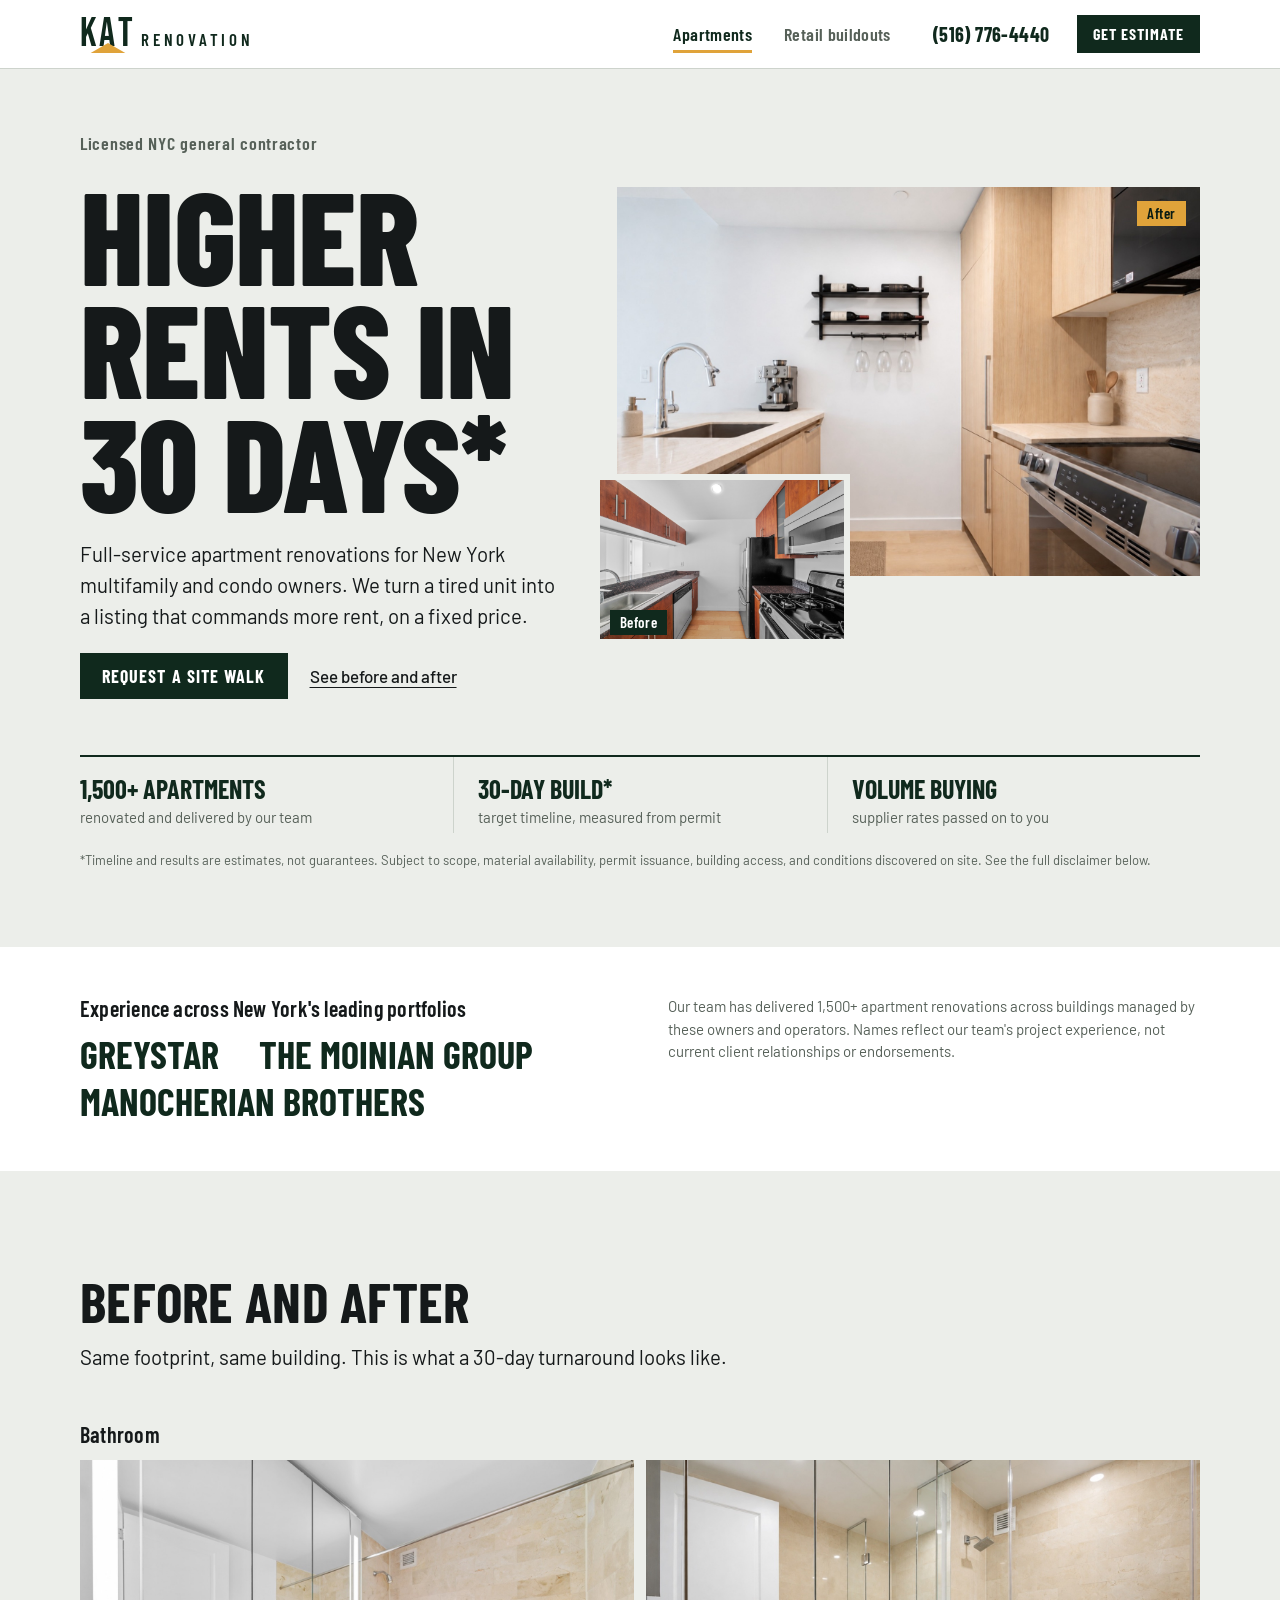
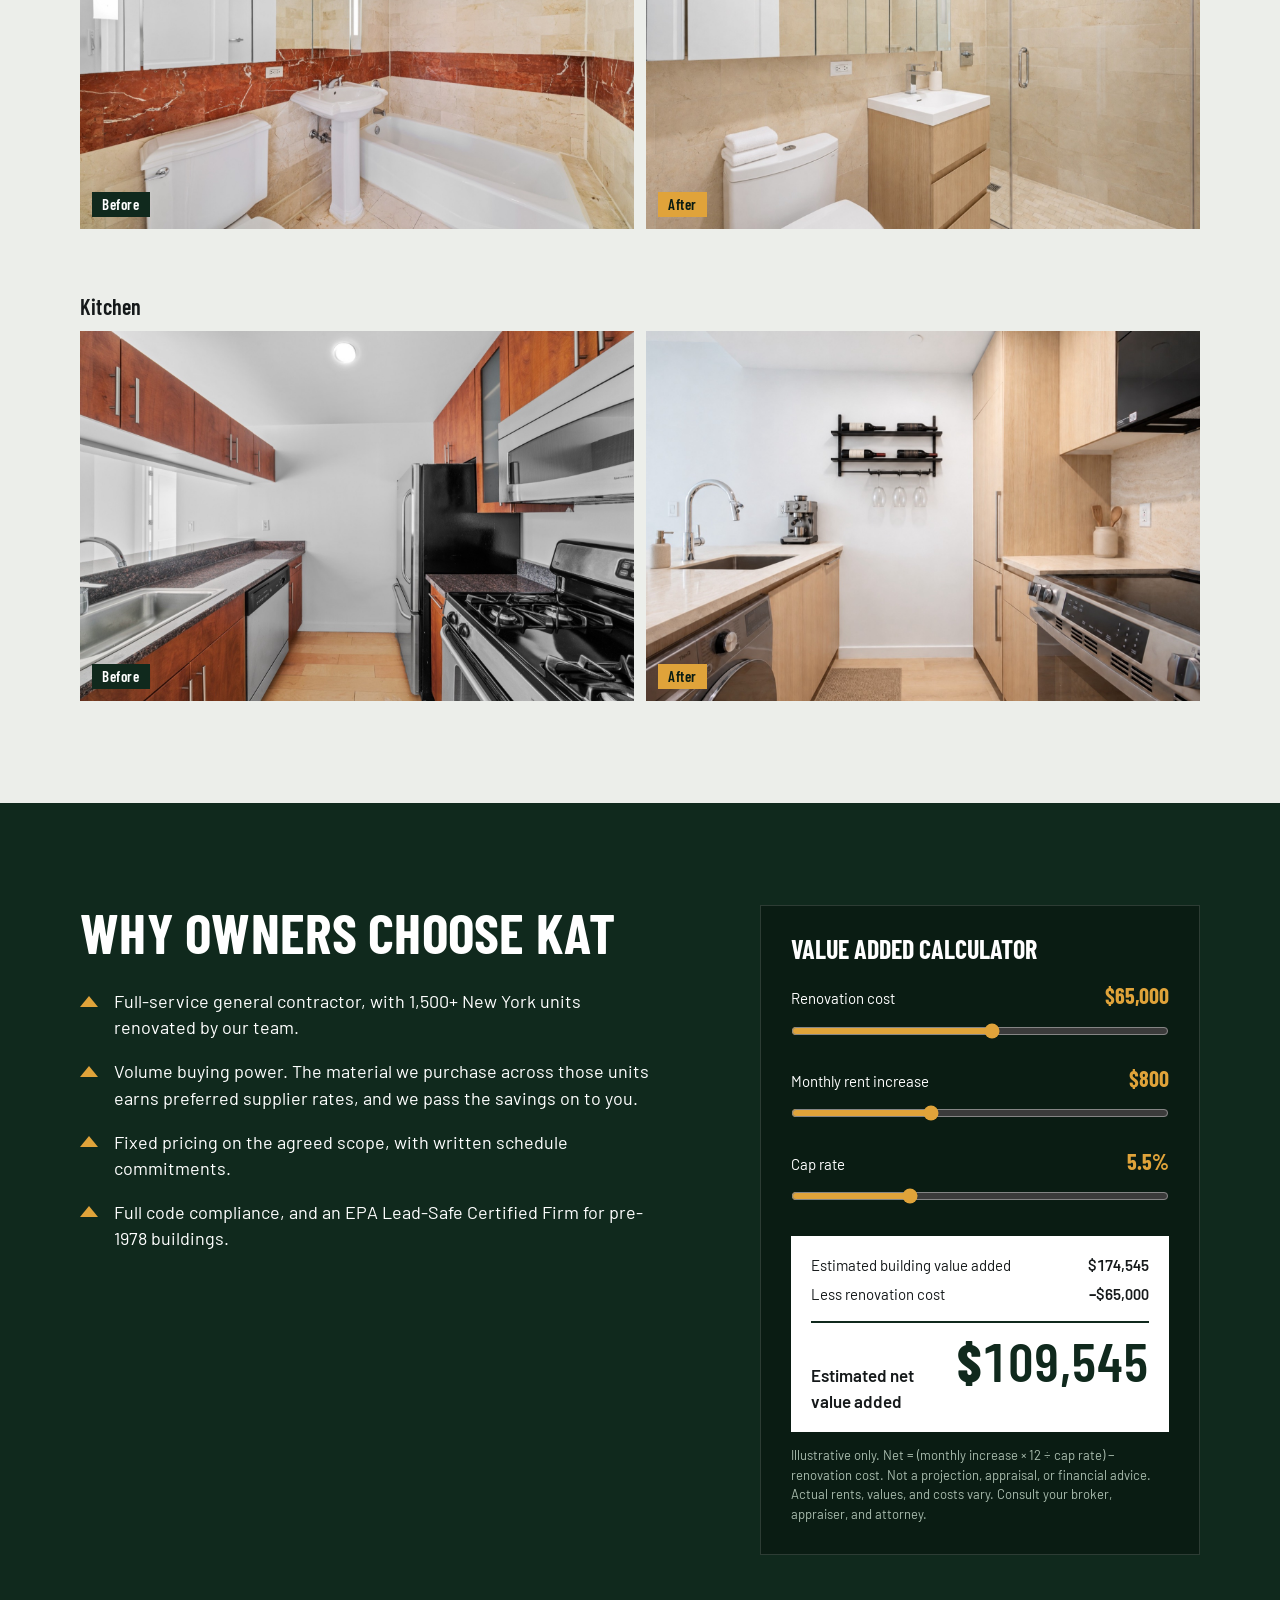
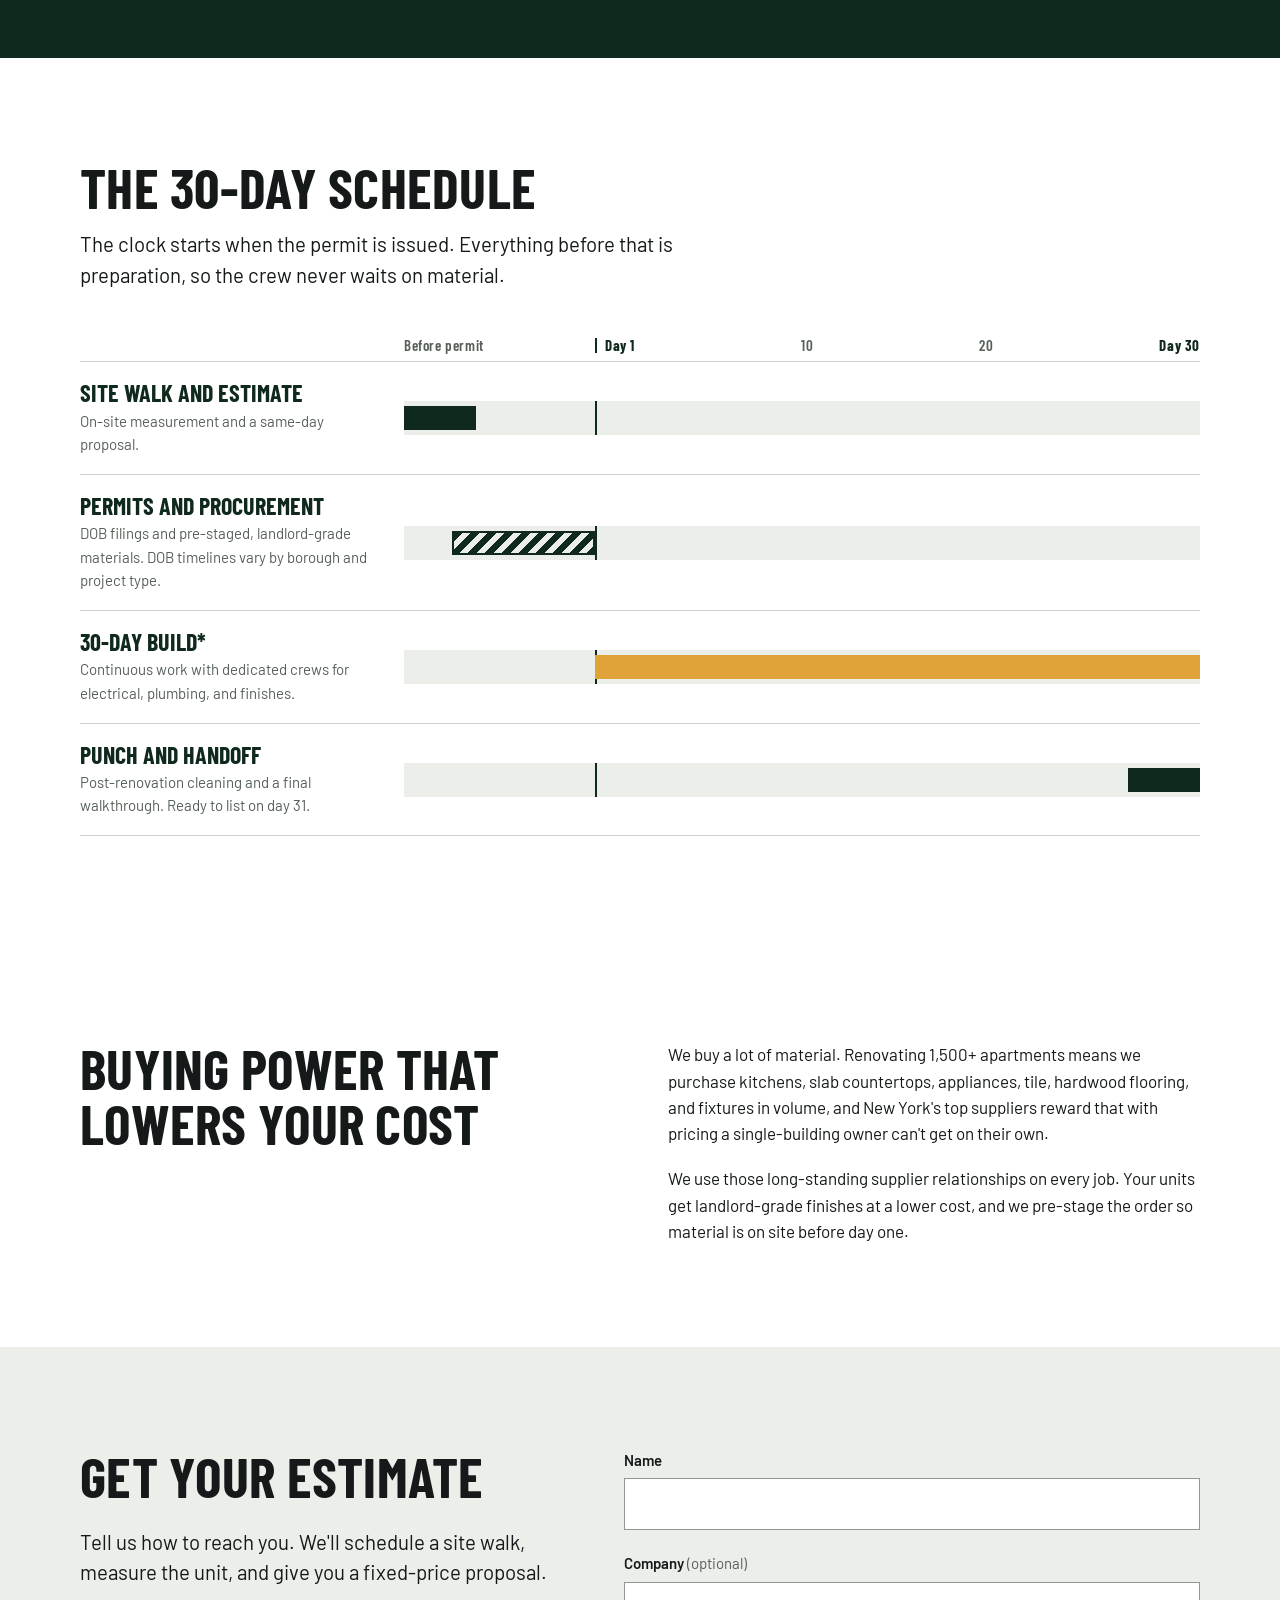
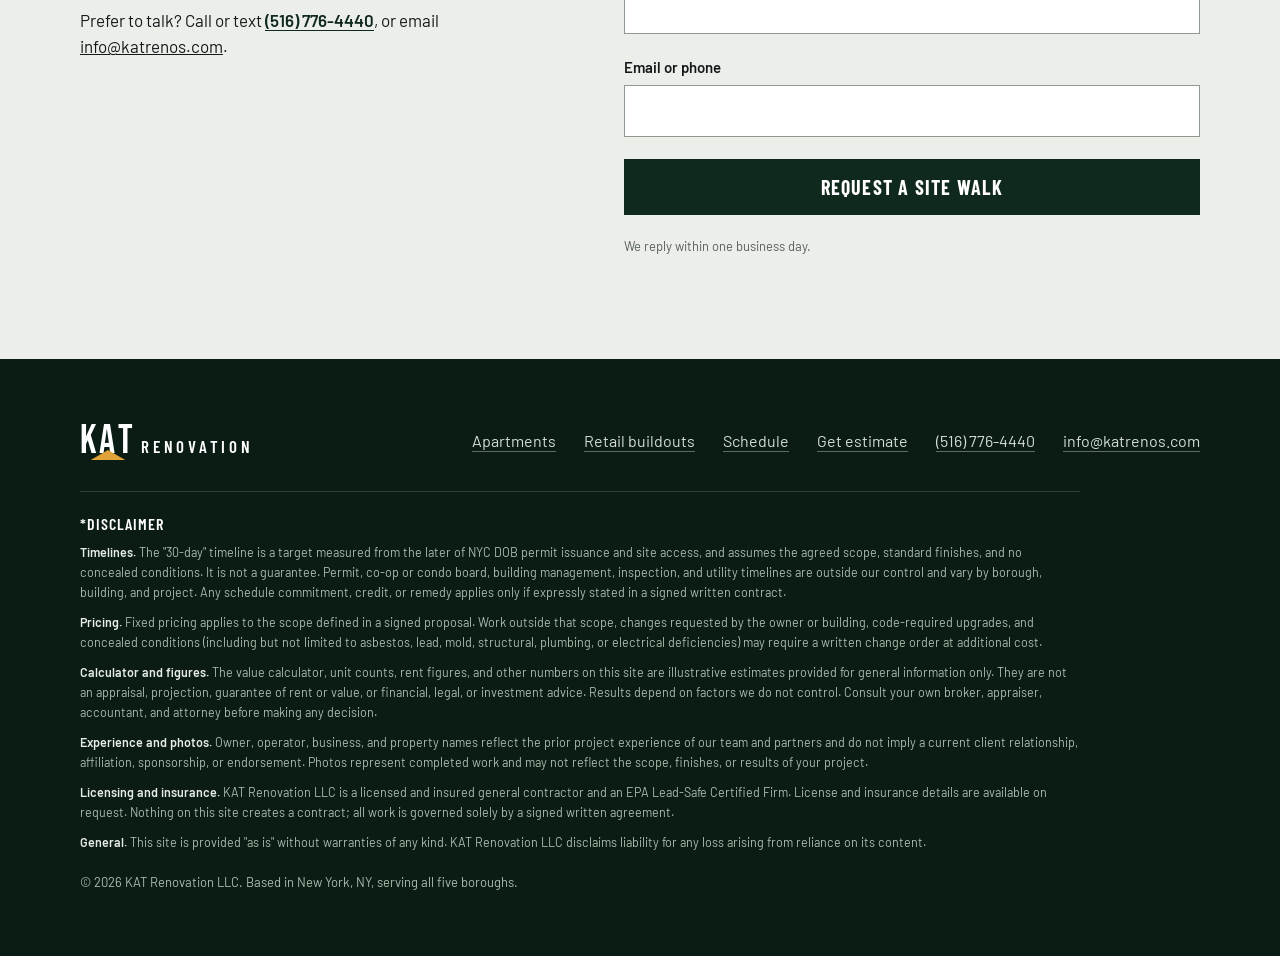
==== index.html @ f938b1af "feat: phone number in header, footer and estimate section; sticky Call, Text, Get estimate bar on ph" ====
<!doctype html>
<html lang="en">
<head>
<meta charset="utf-8">
<meta name="viewport" content="width=device-width, initial-scale=1, viewport-fit=cover">
<title>KAT Renovation | NYC Apartment Renovation Specialists</title>
<meta name="description" content="Fixed-price apartment renovations for NYC multifamily and condo owners. Higher rents, faster turnarounds, building-code compliant.">
<link rel="canonical" href="https://katrenos.com/">
<meta property="og:site_name" content="KAT Renovation">
<meta property="og:title" content="KAT Renovation | NYC's Trusted General Contractor">
<meta property="og:description" content="Licensed & insured NYC general contractor for apartment renovations. 1,500+ units delivered, fixed pricing, 30-day target timelines.">
<meta property="og:url" content="https://katrenos.com/">
<meta property="og:type" content="website">
<meta property="og:image" content="https://katrenos.com/images/og-card-2026.jpg">
<meta property="og:image:secure_url" content="https://katrenos.com/images/og-card-2026.jpg">
<meta property="og:image:type" content="image/jpeg">
<meta property="og:image:width" content="1200">
<meta property="og:image:height" content="630">
<meta property="og:image:alt" content="KAT Renovation, New York City's trusted general contractor for apartment renovations">
<meta name="twitter:card" content="summary_large_image">
<meta name="twitter:title" content="KAT Renovation | NYC's Trusted General Contractor">
<meta name="twitter:description" content="Licensed & insured NYC general contractor for apartment renovations. 1,500+ units delivered, fixed pricing, 30-day target timelines.">
<meta name="twitter:image" content="https://katrenos.com/images/og-card-2026.jpg">
<link rel="icon" type="image/png" sizes="32x32" href="/favicon-32.png">
<link rel="icon" type="image/png" sizes="192x192" href="/favicon-192.png">
<link rel="apple-touch-icon" sizes="180x180" href="/apple-touch-icon.png">
<link rel="preconnect" href="https://fonts.googleapis.com">
<link rel="preconnect" href="https://fonts.gstatic.com" crossorigin>
<link href="https://fonts.googleapis.com/css2?family=Barlow:wght@400;500;600&family=Barlow+Condensed:wght@600;700;800&family=Bebas+Neue&display=swap" rel="stylesheet">
<link rel="stylesheet" href="/styles.css?v=4">
<script type="application/ld+json">{"@context":"https://schema.org","@type":"GeneralContractor","name":"KAT Renovation","url":"https://katrenos.com/","telephone":"+15167764440","email":"info@katrenos.com","image":"https://katrenos.com/images/og-card-2026.jpg","address":{"@type":"PostalAddress","addressLocality":"New York","addressRegion":"NY","addressCountry":"US"},"areaServed":"New York City"}</script>
</head>
<body>

<header class="site-header">
  <div class="wrap">
    <a href="/" class="kat-logo" aria-label="KAT Renovation home">
      <span class="kat-mark" aria-hidden="true">K<span class="a">A<svg viewBox="0 0 100 50" preserveAspectRatio="none"><polygon points="50,0 100,50 0,50" fill="#e0a33a"/></svg></span>T</span>
      <span class="kat-word">Renovation</span>
    </a>
    <nav class="tabs" aria-label="Work">
      <a href="/" aria-current="page">Apartments</a>
      <a href="/retail/">Retail buildouts</a>
    </nav>
    <a class="phone" href="tel:+15167764440">(516) 776-4440</a>
    <a href="#estimate" class="btn btn--small">Get estimate</a>
  </div>
</header>

<main>

<section class="hero">
  <div class="wrap">
    <div class="hero-grid">
      <div class="hero-copy">
        <p class="who">Licensed NYC general contractor</p>
        <h1 class="h-display">Higher rents in 30&nbsp;days*</h1>
        <p class="lede">Full-service apartment renovations for New York multifamily and condo owners. We turn a tired unit into a listing that commands more rent, on a fixed price.</p>
        <div class="hero-actions">
          <a href="#estimate" class="btn">Request a site walk</a>
          <a href="#work" class="text">See before and after</a>
        </div>
      </div>
      <div class="diptych">
        <img class="after" src="/images/kitchen-after-2026.jpg" alt="Renovated apartment kitchen with light oak cabinets and stone counters" width="1600" height="1066">
        <span class="tag tag--gold tag-after">After</span>
        <img class="before" src="/images/kitchen-before-2026.jpg" alt="The same kitchen before renovation, with dated cherry cabinets" width="1600" height="1066">
        <span class="tag tag-before">Before</span>
      </div>
    </div>
    <ul class="facts">
      <li><strong>1,500+ apartments</strong><span>renovated and delivered by our team</span></li>
      <li><strong>30-day build*</strong><span>target timeline, measured from permit</span></li>
      <li><strong>Volume buying</strong><span>supplier rates passed on to you</span></li>
    </ul>
    <p class="note" style="margin-top:18px">*Timeline and results are estimates, not guarantees. Subject to scope, material availability, permit issuance, building access, and conditions discovered on site. See the full disclaimer below.</p>
  </div>
</section>

<section class="band band--tight">
  <div class="wrap split">
    <div>
      <h2 class="h-sub">Experience across New York's leading portfolios</h2>
      <p class="names" style="margin-top:12px"><span>Greystar</span><span>The Moinian Group</span><span>Manocherian Brothers</span></p>
    </div>
    <p class="note" style="font-size:15px">Our team has delivered 1,500+ apartment renovations across buildings managed by these owners and operators. Names reflect our team's project experience, not current client relationships or endorsements.</p>
  </div>
</section>

<section class="band band--concrete" id="work">
  <div class="wrap">
    <h2 class="h-section">Before and after</h2>
    <p class="lede" style="margin-top:14px">Same footprint, same building. This is what a 30-day turnaround looks like.</p>
    <div class="pairs">
      <div class="pair">
        <h3 class="h-sub">Bathroom</h3>
        <div class="pair-photos">
          <figure class="shot"><img src="/images/bathroom-before-2026.jpg" alt="Apartment bathroom before renovation, with a tub and red marble band" loading="lazy" width="1600" height="1066"><span class="tag">Before</span></figure>
          <figure class="shot"><img src="/images/bathroom-after-2026.jpg" alt="The same bathroom after renovation, with a glass walk-in shower and oak vanity" loading="lazy" width="1600" height="1066"><span class="tag tag--gold">After</span></figure>
        </div>
      </div>
      <div class="pair">
        <h3 class="h-sub">Kitchen</h3>
        <div class="pair-photos">
          <figure class="shot"><img src="/images/kitchen-before-2026.jpg" alt="Apartment kitchen before renovation, with cherry cabinets and dark granite" loading="lazy" width="1600" height="1066"><span class="tag">Before</span></figure>
          <figure class="shot"><img src="/images/kitchen-after-2026.jpg" alt="The same kitchen after renovation, with light oak cabinets and stone counters" loading="lazy" width="1600" height="1066"><span class="tag tag--gold">After</span></figure>
        </div>
      </div>
    </div>
  </div>
</section>

<section class="band band--shed">
  <div class="wrap why">
    <div>
      <h2 class="h-section">Why owners choose KAT</h2>
      <ul class="points">
        <li>Full-service general contractor, with 1,500+ New York units renovated by our team.</li>
        <li>Volume buying power. The material we purchase across those units earns preferred supplier rates, and we pass the savings on to you.</li>
        <li>Fixed pricing on the agreed scope, with written schedule commitments.</li>
        <li>Full code compliance, and an EPA Lead-Safe Certified Firm for pre-1978 buildings.</li>
      </ul>
    </div>
    <div class="calc">
      <h3>Value added calculator</h3>
      <div class="calc-field">
        <label for="costRange"><span>Renovation cost</span><span class="val">$<span id="costVal">65,000</span></span></label>
        <input id="costRange" type="range" min="25000" max="100000" step="1000" value="65000">
      </div>
      <div class="calc-field">
        <label for="rentRange"><span>Monthly rent increase</span><span class="val">$<span id="rentVal">800</span></span></label>
        <input id="rentRange" type="range" min="400" max="1500" step="50" value="800">
      </div>
      <div class="calc-field">
        <label for="capRange"><span>Cap rate</span><span class="val"><span id="capVal">5.5</span>%</span></label>
        <input id="capRange" type="range" min="3.5" max="10" step="0.1" value="5.5">
      </div>
      <div class="calc-result" aria-live="polite">
        <dl>
          <dt>Estimated building value added</dt><dd>$<span id="grossVal">174,545</span></dd>
          <dt>Less renovation cost</dt><dd>&minus;$<span id="costOut">65,000</span></dd>
        </dl>
        <p class="calc-total"><span>Estimated net value added</span><strong>$<span id="resultVal">109,545</span></strong></p>
      </div>
      <p class="note">Illustrative only. Net = (monthly increase &times; 12 &divide; cap rate) &minus; renovation cost. Not a projection, appraisal, or financial advice. Actual rents, values, and costs vary. Consult your broker, appraiser, and attorney.</p>
    </div>
  </div>
</section>

<section class="band" id="process">
  <div class="wrap">
    <h2 class="h-section">The 30-day schedule</h2>
    <p class="lede" style="margin-top:14px">The clock starts when the permit is issued. Everything before that is preparation, so the crew never waits on material.</p>
    <div class="schedule">
      <div class="sched-axis" aria-hidden="true">
        <div></div>
        <div class="track"><span class="pre">Before permit</span><span class="days"><b>Day 1</b><span>10</span><span>20</span><b>Day 30</b></span></div>
      </div>
      <div class="sched-row">
        <div><h3>Site walk and estimate</h3><p>On-site measurement and a same-day proposal.</p></div>
        <div class="track"><span class="bar" style="--from:0%;--to:9%;--i:0"></span></div>
      </div>
      <div class="sched-row">
        <div><h3>Permits and procurement</h3><p>DOB filings and pre-staged, landlord-grade materials. DOB timelines vary by borough and project type.</p></div>
        <div class="track"><span class="bar bar--open" style="--from:6%;--to:24%;--i:1"></span></div>
      </div>
      <div class="sched-row">
        <div><h3>30-day build*</h3><p>Continuous work with dedicated crews for electrical, plumbing, and finishes.</p></div>
        <div class="track"><span class="bar bar--gold" style="--from:24%;--to:100%;--i:2"></span></div>
      </div>
      <div class="sched-row">
        <div><h3>Punch and handoff</h3><p>Post-renovation cleaning and a final walkthrough. Ready to list on day 31.</p></div>
        <div class="track"><span class="bar" style="--from:91%;--to:100%;--i:3"></span></div>
      </div>
    </div>
  </div>
</section>

<section class="band">
  <div class="wrap split">
    <h2 class="h-section">Buying power that lowers your cost</h2>
    <div class="stack measure">
      <p>We buy a lot of material. Renovating 1,500+ apartments means we purchase kitchens, slab countertops, appliances, tile, hardwood flooring, and fixtures in volume, and New York's top suppliers reward that with pricing a single-building owner can't get on their own.</p>
      <p>We use those long-standing supplier relationships on every job. Your units get landlord-grade finishes at a lower cost, and we pre-stage the order so material is on site before day one.</p>
    </div>
  </div>
</section>

<section class="band band--concrete" id="estimate">
  <div class="wrap estimate">
    <div class="stack">
      <h2 class="h-section">Get your estimate</h2>
      <p class="lede">Tell us how to reach you. We'll schedule a site walk, measure the unit, and give you a fixed-price proposal.</p>
      <p>Prefer to talk? Call or text <a class="tel" href="tel:+15167764440">(516) 776-4440</a>, or email <a href="mailto:info@katrenos.com">info@katrenos.com</a>.</p>
    </div>
    <form class="form" id="estimateForm" action="https://formsubmit.co/info@katrenos.com" method="POST">
      <input type="hidden" name="_subject" value="New apartment estimate request from katrenos.com">
      <input type="hidden" name="_captcha" value="false">
      <input type="hidden" name="_template" value="table">
      <input type="hidden" name="project_type" value="Apartment renovation">
      <input type="text" name="_honey" style="display:none" tabindex="-1" autocomplete="off">
      <div class="field"><label for="f-name">Name</label><input id="f-name" type="text" name="name" autocomplete="name" required></div>
      <div class="field"><label for="f-company">Company <small>(optional)</small></label><input id="f-company" type="text" name="company" autocomplete="organization"></div>
      <div class="field"><label for="f-contact">Email or phone</label><input id="f-contact" type="text" name="email_or_phone" autocomplete="email" required></div>
      <button class="btn" type="submit">Request a site walk</button>
      <p class="note">We reply within one business day.</p>
    </form>
  </div>
</section>

</main>

<footer class="site-footer">
  <div class="wrap">
    <div class="footer-top">
      <a href="/" class="kat-logo" aria-label="KAT Renovation home">
        <span class="kat-mark" aria-hidden="true">K<span class="a">A<svg viewBox="0 0 100 50" preserveAspectRatio="none"><polygon points="50,0 100,50 0,50" fill="#e0a33a"/></svg></span>T</span>
        <span class="kat-word">Renovation</span>
      </a>
      <nav class="footer-nav" aria-label="Footer">
        <a href="/">Apartments</a>
        <a href="/retail/">Retail buildouts</a>
        <a href="#process">Schedule</a>
        <a href="#estimate">Get estimate</a>
        <a href="tel:+15167764440">(516) 776-4440</a>
        <a href="mailto:info@katrenos.com">info@katrenos.com</a>
      </nav>
    </div>
    <div class="disclaimer">
      <h2>*Disclaimer</h2>
      <p><strong>Timelines.</strong> The "30-day" timeline is a target measured from the later of NYC DOB permit issuance and site access, and assumes the agreed scope, standard finishes, and no concealed conditions. It is not a guarantee. Permit, co-op or condo board, building management, inspection, and utility timelines are outside our control and vary by borough, building, and project. Any schedule commitment, credit, or remedy applies only if expressly stated in a signed written contract.</p>
      <p><strong>Pricing.</strong> Fixed pricing applies to the scope defined in a signed proposal. Work outside that scope, changes requested by the owner or building, code-required upgrades, and concealed conditions (including but not limited to asbestos, lead, mold, structural, plumbing, or electrical deficiencies) may require a written change order at additional cost.</p>
      <p><strong>Calculator and figures.</strong> The value calculator, unit counts, rent figures, and other numbers on this site are illustrative estimates provided for general information only. They are not an appraisal, projection, guarantee of rent or value, or financial, legal, or investment advice. Results depend on factors we do not control. Consult your own broker, appraiser, accountant, and attorney before making any decision.</p>
      <p><strong>Experience and photos.</strong> Owner, operator, business, and property names reflect the prior project experience of our team and partners and do not imply a current client relationship, affiliation, sponsorship, or endorsement. Photos represent completed work and may not reflect the scope, finishes, or results of your project.</p>
      <p><strong>Licensing and insurance.</strong> KAT Renovation LLC is a licensed and insured general contractor and an EPA Lead-Safe Certified Firm. License and insurance details are available on request. Nothing on this site creates a contract; all work is governed solely by a signed written agreement.</p>
      <p><strong>General.</strong> This site is provided "as is" without warranties of any kind. KAT Renovation LLC disclaims liability for any loss arising from reliance on its content.</p>
    </div>
    <p class="legal">&copy; 2026 KAT Renovation LLC. Based in New York, NY, serving all five boroughs.</p>
  </div>
</footer>

<nav class="reach" aria-label="Contact">
  <a href="tel:+15167764440">Call</a>
  <a href="sms:+15167764440">Text</a>
  <a href="#estimate" class="reach-main">Get estimate</a>
</nav>

<script src="/site.js?v=4" defer></script>
</body>
</html>
---- styles.css ----
/* KAT Renovation
   Palette comes from the job site: NYC sidewalk-shed green, caution gold, concrete, primer white.
   Type is the Barlow family, drawn from highway and plate lettering. */

:root {
  --shed: #10291d;
  --shed-deep: #0a1c13;
  --gold: #e0a33a;
  --ink: #15191a;
  --muted: #566058;
  --concrete: #eceeea;
  --paper: #ffffff;
  --rule: #cdd3cc;
  --error: #a3261b;
  --wrap: 1200px;
  --gutter: clamp(16px, 4vw, 40px);
  --display: "Barlow Condensed", "Arial Narrow", sans-serif;
  --body: "Barlow", system-ui, -apple-system, sans-serif;
}

*, *::before, *::after { box-sizing: border-box; }
html { scroll-behavior: smooth; scroll-padding-top: 84px; -webkit-text-size-adjust: 100%; }
body {
  margin: 0;
  background: var(--paper);
  color: var(--ink);
  font: 400 17px/1.55 var(--body);
  -webkit-font-smoothing: antialiased;
}
img { display: block; max-width: 100%; height: auto; }
a { color: inherit; }
h1, h2, h3, p, ul, ol, figure, dl, dd { margin: 0; }
ul, ol { padding: 0; list-style: none; }
:focus-visible { outline: 3px solid var(--gold); outline-offset: 3px; }

.wrap { width: 100%; max-width: var(--wrap); margin-inline: auto; padding-inline: var(--gutter); }
.band { padding-block: clamp(56px, 8vw, 104px); }
.band--concrete { background: var(--concrete); }
.band--shed { background: var(--shed); color: #fff; }
.band--tight { padding-block: clamp(32px, 4vw, 48px); }

/* Type */
.h-display {
  font: 800 clamp(58px, 10.5vw, 132px)/0.86 var(--display);
  letter-spacing: -0.005em;
  text-transform: uppercase;
}
.h-section {
  font: 700 clamp(34px, 4.6vw, 56px)/0.98 var(--display);
  text-transform: uppercase;
  letter-spacing: 0.005em;
}
.h-sub { font: 600 22px/1.2 var(--display); letter-spacing: 0.01em; }
.lede { font-size: clamp(18px, 1.6vw, 21px); line-height: 1.5; max-width: 34em; }
.note { font-size: 13px; line-height: 1.5; color: var(--muted); }
.band--shed .note { color: #a9bcae; }
.measure { max-width: 38em; }
.stack > * + * { margin-top: 1.1em; }

/* Logo */
.kat-logo { display: inline-flex; align-items: baseline; gap: 0.4em; text-decoration: none; line-height: 1; color: var(--shed); }
.kat-mark { position: relative; display: inline-block; font: 400 40px/0.9 "Bebas Neue", Impact, sans-serif; letter-spacing: 0.04em; }
.kat-mark .a { position: relative; display: inline-block; padding: 0 0.02em; }
.kat-mark .a svg { position: absolute; left: 50%; bottom: -0.03em; width: 0.9em; height: 0.26em; transform: translateX(-50%); }
.kat-word { font: 600 17px/1 var(--display); letter-spacing: 0.22em; text-transform: uppercase; }
.site-footer .kat-logo, .band--shed .kat-logo { color: #fff; }

/* Header */
.site-header {
  position: sticky; top: 0; z-index: 40;
  background: rgba(255, 255, 255, 0.94);
  backdrop-filter: saturate(1.4) blur(10px);
  border-bottom: 1px solid var(--rule);
}
.site-header .wrap { display: flex; align-items: center; gap: 16px 28px; min-height: 68px; flex-wrap: wrap; }
.tabs { display: flex; gap: 4px; margin-left: auto; }
.tabs a {
  position: relative;
  padding: 10px 14px;
  font: 600 18px/1 var(--display);
  letter-spacing: 0.02em;
  text-decoration: none;
  color: var(--muted);
}
.tabs a:hover { color: var(--shed); }
.tabs a[aria-current="page"] { color: var(--shed); }
.tabs a[aria-current="page"]::after {
  content: ""; position: absolute; left: 14px; right: 14px; bottom: 0;
  height: 3px; background: var(--gold);
}
.btn {
  display: inline-flex; align-items: center; justify-content: center;
  padding: 14px 22px;
  background: var(--shed); color: #fff;
  font: 700 18px/1 var(--display); letter-spacing: 0.06em; text-transform: uppercase;
  text-decoration: none; border: 0; cursor: pointer;
  transition: background-color 0.15s;
}
.btn:hover { background: var(--shed-deep); }
.btn--gold { background: var(--gold); color: var(--shed-deep); }
.btn--gold:hover { background: #edb75a; }
.btn--small { padding: 11px 16px; font-size: 16px; }
.btn[disabled] { opacity: 0.6; cursor: default; }

@media (max-width: 640px) {
  .site-header .wrap { padding-block: 10px 0; min-height: 0; }
  .site-header .btn { margin-left: auto; }
  .tabs { order: 3; width: 100%; margin: 0 -14px; }
  .tabs a { padding: 12px 14px; }
}

/* Hero */
.hero { padding-block: clamp(32px, 5vw, 72px) clamp(40px, 6vw, 80px); background: var(--concrete); }
.hero-grid { display: grid; gap: clamp(28px, 4vw, 56px); align-items: center; }
@media (min-width: 900px) { .hero-grid { grid-template-columns: minmax(0, 5fr) minmax(0, 6fr); } }
.hero-copy > * + * { margin-top: 22px; }
.hero-copy .who { font: 600 18px/1.2 var(--display); letter-spacing: 0.04em; color: var(--muted); }
.hero-actions { display: flex; flex-wrap: wrap; align-items: center; gap: 14px 22px; }
.hero-actions a.text { font-weight: 500; text-underline-offset: 4px; }

.diptych { position: relative; padding-bottom: 12%; }
.diptych .after { width: 100%; aspect-ratio: 3 / 2; object-fit: cover; }
.diptych .before {
  position: absolute; left: -4%; bottom: 0;
  width: 44%; aspect-ratio: 3 / 2; object-fit: cover;
  border: 6px solid var(--concrete);
}
.tag {
  position: absolute; padding: 5px 10px;
  font: 600 15px/1 var(--display); letter-spacing: 0.04em;
  background: var(--shed); color: #fff;
}
.tag--gold { background: var(--gold); color: var(--shed-deep); }
.diptych .tag-after { top: 14px; right: 14px; }
.diptych .tag-before { left: calc(-4% + 16px); bottom: 10px; }
@media (max-width: 899px) { .diptych .before { left: 0; } .diptych .tag-before { left: 16px; } }

.facts { display: grid; gap: 0; border-top: 2px solid var(--shed); margin-top: clamp(32px, 5vw, 56px); }
.facts li { padding: 16px 0; border-bottom: 1px solid var(--rule); }
.facts strong { display: block; font: 700 26px/1.05 var(--display); text-transform: uppercase; color: var(--shed); }
.facts span { font-size: 15px; color: var(--muted); }
@media (min-width: 760px) {
  .facts { grid-template-columns: repeat(3, 1fr); }
  .facts li { padding: 18px 24px 4px 0; border-bottom: 0; }
  .facts li + li { padding-left: 24px; border-left: 1px solid var(--rule); }
}

/* Experience */
.names { display: flex; flex-wrap: wrap; gap: 6px 40px; font: 700 clamp(26px, 3.2vw, 38px)/1.1 var(--display); text-transform: uppercase; color: var(--shed); }
.split { display: grid; gap: 20px 56px; align-items: start; }
@media (min-width: 900px) { .split { grid-template-columns: minmax(0, 1fr) minmax(0, 1fr); } }

/* Before and after */
.pairs { display: grid; gap: clamp(36px, 5vw, 64px); margin-top: clamp(28px, 4vw, 48px); }
.pair { display: grid; gap: 12px; }
.pair-photos { display: grid; gap: 12px; }
@media (min-width: 640px) { .pair-photos { grid-template-columns: 1fr 1fr; } }
.shot { position: relative; }
.shot img { width: 100%; aspect-ratio: 3 / 2; object-fit: cover; }
.shot .tag { left: 12px; bottom: 12px; }

/* Schedule */
.schedule { margin-top: clamp(28px, 4vw, 48px); }
.sched-axis, .sched-row { display: grid; gap: 6px 24px; }
@media (min-width: 860px) { .sched-axis, .sched-row { grid-template-columns: 300px minmax(0, 1fr); } }
.sched-axis .track { display: flex; font: 600 15px/1 var(--display); letter-spacing: 0.04em; color: var(--muted); padding-bottom: 8px; }
.sched-axis .pre { width: 24%; }
.sched-axis .days { flex: 1; display: flex; justify-content: space-between; border-left: 2px solid var(--shed); padding-left: 8px; }
.sched-axis .days b { color: var(--shed); font-weight: 700; }
@media (max-width: 859px) { .sched-axis > :first-child { display: none; } }
.sched-row { padding: 18px 0; border-top: 1px solid var(--rule); align-items: center; }
.sched-row:last-child { border-bottom: 1px solid var(--rule); }
.sched-row h3 { font: 700 24px/1.05 var(--display); text-transform: uppercase; color: var(--shed); }
.sched-row p { font-size: 15px; color: var(--muted); margin-top: 4px; }
.sched-row .track {
  position: relative; height: 34px;
  background: linear-gradient(var(--shed), var(--shed)) 24% 0 / 2px 100% no-repeat, var(--concrete);
}
.bar {
  position: absolute; top: 5px; bottom: 5px;
  left: var(--from); width: calc(var(--to) - var(--from));
  background: var(--shed);
  transform-origin: left center;
}
.bar--gold { background: var(--gold); }
.bar--open {
  background: repeating-linear-gradient(135deg, var(--shed) 0 6px, transparent 6px 12px);
  border: 2px solid var(--shed);
}
.js .schedule:not(.is-in) .bar { transform: scaleX(0); }
.schedule.is-in .bar { transform: scaleX(1); transition: transform 0.7s cubic-bezier(0.2, 0.7, 0.2, 1); transition-delay: calc(var(--i) * 0.16s); }
@media (prefers-reduced-motion: reduce) {
  .js .schedule:not(.is-in) .bar, .schedule.is-in .bar { transform: none; transition: none; }
  html { scroll-behavior: auto; }
}

/* Why KAT + calculator */
.why { display: grid; gap: clamp(32px, 5vw, 72px); align-items: start; }
@media (min-width: 940px) { .why { grid-template-columns: minmax(0, 1fr) minmax(0, 440px); } }
.points { margin-top: 28px; display: grid; gap: 18px; }
.points li { position: relative; padding-left: 34px; font-size: 18px; line-height: 1.45; max-width: 32em; }
.points li::before {
  content: ""; position: absolute; left: 0; top: 0.42em;
  border: 9px solid transparent; border-top: 0; border-bottom: 11px solid var(--gold);
}
.calc { background: var(--shed-deep); border: 1px solid rgba(255, 255, 255, 0.14); padding: clamp(20px, 3vw, 30px); }
.calc h3 { font: 700 26px/1 var(--display); text-transform: uppercase; }
.calc-field { margin-top: 22px; }
.calc-field label { display: flex; justify-content: space-between; align-items: baseline; font-size: 15px; }
.calc-field output, .calc-field .val { font: 700 22px/1 var(--display); color: var(--gold); }
.calc input[type="range"] { width: 100%; margin: 12px 0 0; accent-color: var(--gold); }
.calc-result { margin-top: 26px; background: #fff; color: var(--ink); padding: 18px 20px; }
.calc-result dl { display: grid; grid-template-columns: 1fr auto; gap: 6px 16px; font-size: 15px; }
.calc-result dd { text-align: right; font-weight: 600; font-variant-numeric: tabular-nums; }
.calc-total { margin-top: 14px; padding-top: 14px; border-top: 2px solid var(--shed); display: flex; justify-content: space-between; align-items: baseline; gap: 12px; }
.calc-total span { font-weight: 600; }
.calc-total strong { font: 800 clamp(40px, 6vw, 54px)/0.9 var(--display); color: var(--shed); font-variant-numeric: tabular-nums; }
.calc .note { margin-top: 14px; }

/* Estimate form */
.estimate { display: grid; gap: clamp(28px, 5vw, 72px); align-items: start; }
@media (min-width: 900px) { .estimate { grid-template-columns: minmax(0, 5fr) minmax(0, 6fr); } }
.form { display: grid; gap: 22px; }
.field label { display: block; font-weight: 600; font-size: 15px; margin-bottom: 6px; }
.field label small { font-weight: 400; color: var(--muted); font-size: inherit; }
.field input {
  width: 100%; padding: 14px 14px;
  font: 400 17px/1.3 var(--body); color: var(--ink);
  background: #fff; border: 1px solid #8f9990; border-radius: 0;
}
.field input:focus { outline: 3px solid var(--gold); outline-offset: 0; border-color: var(--shed); }
.form .btn { width: 100%; padding: 18px; font-size: 20px; }
.form-error { color: var(--error); font-size: 15px; }
.form-done h3 { font: 700 34px/1 var(--display); text-transform: uppercase; color: var(--shed); }
.form-done p { margin-top: 10px; }

/* Footer */
.site-footer { background: var(--shed-deep); color: #d5ddd6; padding-block: clamp(40px, 6vw, 64px); }
.footer-top { display: flex; flex-wrap: wrap; gap: 20px 40px; align-items: center; justify-content: space-between; }
.footer-nav { display: flex; flex-wrap: wrap; gap: 8px 28px; font-size: 16px; }
.footer-nav a { text-underline-offset: 4px; text-decoration-color: rgba(255, 255, 255, 0.35); }
.footer-nav a:hover { text-decoration-color: var(--gold); }
.disclaimer { margin-top: 32px; padding-top: 24px; border-top: 1px solid rgba(255, 255, 255, 0.16); font-size: 12.5px; line-height: 1.6; color: #a9bcae; display: grid; gap: 10px; max-width: 80em; }
.disclaimer strong { color: #e6ece7; font-weight: 600; }
.disclaimer h2 { font: 600 16px/1 var(--display); letter-spacing: 0.06em; text-transform: uppercase; color: #fff; }
.legal { margin-top: 20px; font-size: 13px; color: #a9bcae; }

/* Retail page */
.retail-hero { background: var(--shed); color: #fff; padding-block: clamp(36px, 6vw, 88px) 0; }
.retail-hero .lede { color: #d5ddd6; }
.retail-hero .hero-copy { padding-bottom: clamp(32px, 5vw, 64px); }
.retail-lead { display: grid; gap: 12px; }
@media (min-width: 760px) { .retail-lead { grid-template-columns: 5fr 4fr; align-items: end; } }
.retail-lead figure { position: relative; }
.retail-lead img { width: 100%; object-fit: cover; }
.retail-lead .wide img { aspect-ratio: 6 / 5; }
.retail-lead .tall img { aspect-ratio: 4 / 5; }
figcaption { font-size: 14px; line-height: 1.4; color: var(--muted); padding-top: 8px; }
.retail-hero figcaption { color: #a9bcae; padding-bottom: 20px; }

.ledger { margin-top: clamp(28px, 4vw, 48px); border-top: 2px solid var(--shed); }
.ledger-group { display: grid; gap: 4px 24px; padding: 22px 0; border-bottom: 1px solid var(--rule); }
@media (min-width: 860px) { .ledger-group { grid-template-columns: 260px minmax(0, 1fr); } }
.ledger-group h3 { font: 700 24px/1.05 var(--display); text-transform: uppercase; color: var(--shed); }
.ledger-group h3 small { display: block; font: 400 15px/1.4 var(--body); text-transform: none; color: var(--muted); margin-top: 4px; }
.ledger-list li { display: grid; gap: 0 20px; padding: 10px 0; border-top: 1px solid var(--rule); }
.ledger-list li:first-child { border-top: 0; padding-top: 0; }
@media (min-width: 560px) { .ledger-list li { grid-template-columns: minmax(0, 1fr) minmax(0, 1fr); align-items: baseline; } }
.ledger-list b { font: 600 22px/1.15 var(--display); letter-spacing: 0.01em; }
.ledger-list span { font-size: 15px; color: var(--muted); }

.gallery { display: grid; gap: 28px 16px; margin-top: clamp(28px, 4vw, 48px); }
@media (min-width: 700px) { .gallery { grid-template-columns: repeat(2, 1fr); } }
.gallery img { width: 100%; aspect-ratio: 4 / 3; object-fit: cover; }

.scope { display: grid; gap: 28px 48px; margin-top: 28px; }
@media (min-width: 800px) { .scope { grid-template-columns: repeat(3, 1fr); } }
.scope h3 { font: 700 24px/1.05 var(--display); text-transform: uppercase; padding-top: 14px; border-top: 3px solid var(--gold); }
.scope p { margin-top: 10px; color: #d5ddd6; font-size: 16px; }

/* Small-screen polish */
@media (max-width: 859px) {
  .ledger-group h3 { margin-bottom: 12px; }
  .sched-axis .pre { font-size: 13px; letter-spacing: 0; }
  .sched-row .track { margin-top: 10px; }
}

/* Phone number and the reach bar */
.site-header .phone, .tel { font: 700 20px/1 var(--display); letter-spacing: 0.02em; color: var(--shed); text-decoration: none; white-space: nowrap; }
.site-header .phone:hover, .tel:hover { text-decoration: underline; text-underline-offset: 4px; }
.tel { font-size: inherit; font-family: inherit; font-weight: 600; letter-spacing: 0; text-decoration: underline; text-underline-offset: 3px; }
.reach { display: none; }
@media (max-width: 760px) {
  .site-header .phone { display: none; }
  .reach {
    position: fixed; left: 0; right: 0; bottom: 0; z-index: 50;
    display: grid; grid-template-columns: 1fr 1fr 1.5fr;
    background: var(--shed-deep);
    padding-bottom: env(safe-area-inset-bottom, 0px);
    border-top: 1px solid rgba(255, 255, 255, 0.18);
  }
  .reach a {
    display: flex; align-items: center; justify-content: center; min-height: 54px;
    font: 700 18px/1 var(--display); letter-spacing: 0.06em; text-transform: uppercase;
    color: #fff; text-decoration: none;
    border-left: 1px solid rgba(255, 255, 255, 0.18);
  }
  .reach a:first-child { border-left: 0; }
  .reach .reach-main { background: var(--gold); color: var(--shed-deep); }
  .site-footer { padding-bottom: calc(clamp(40px, 6vw, 64px) + 60px + env(safe-area-inset-bottom, 0px)); }
}
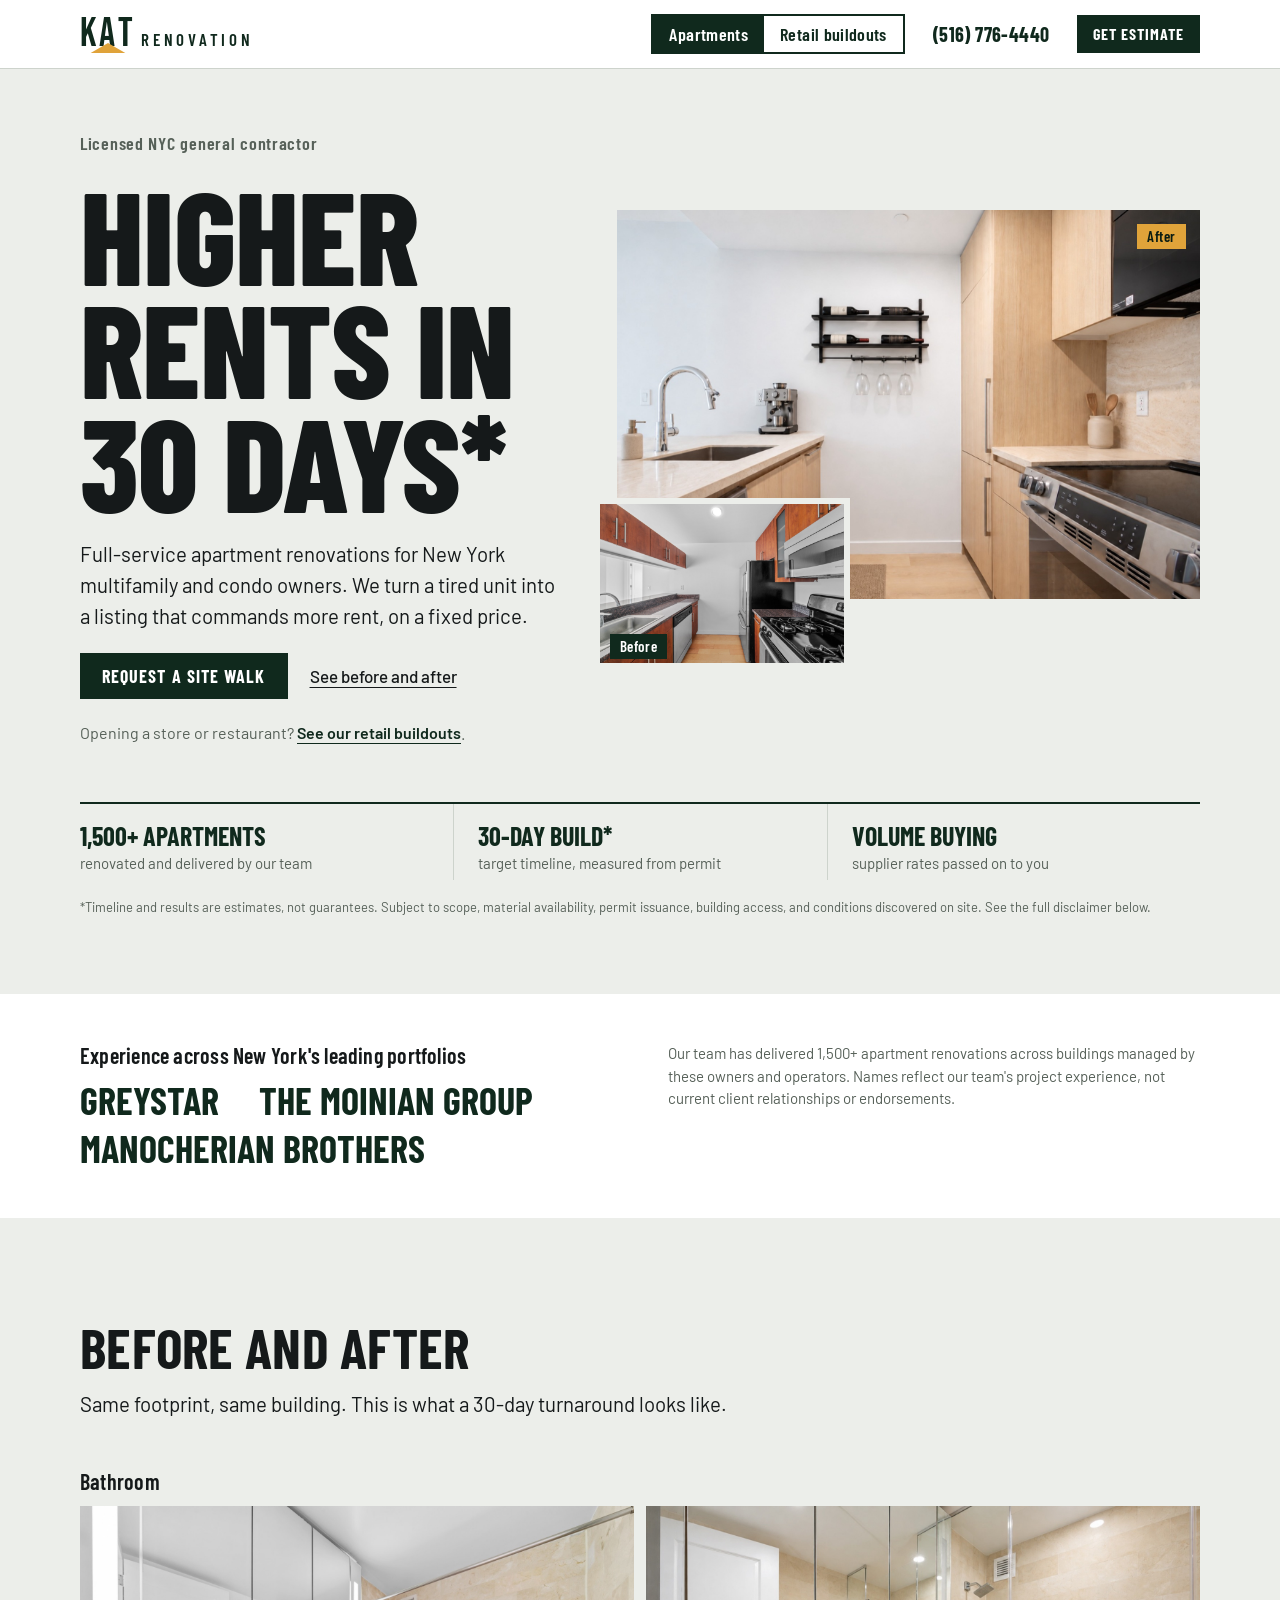
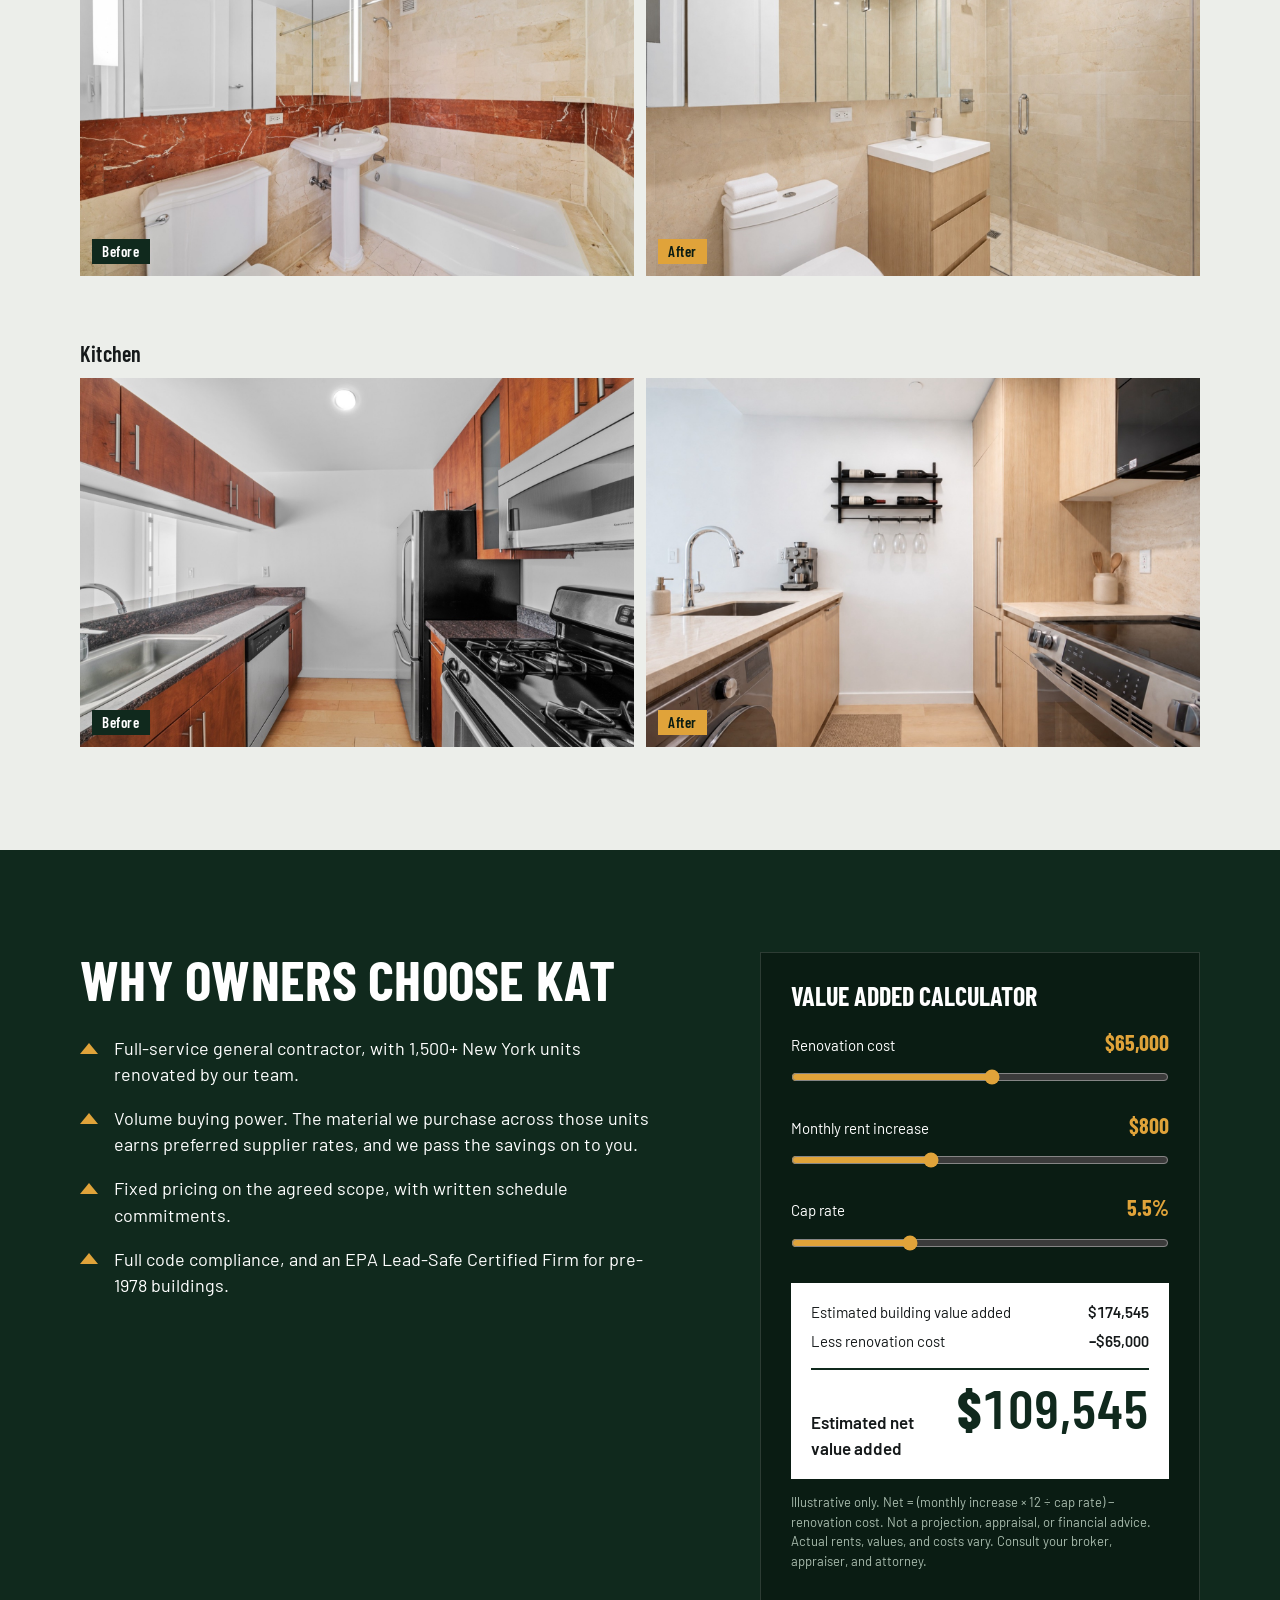
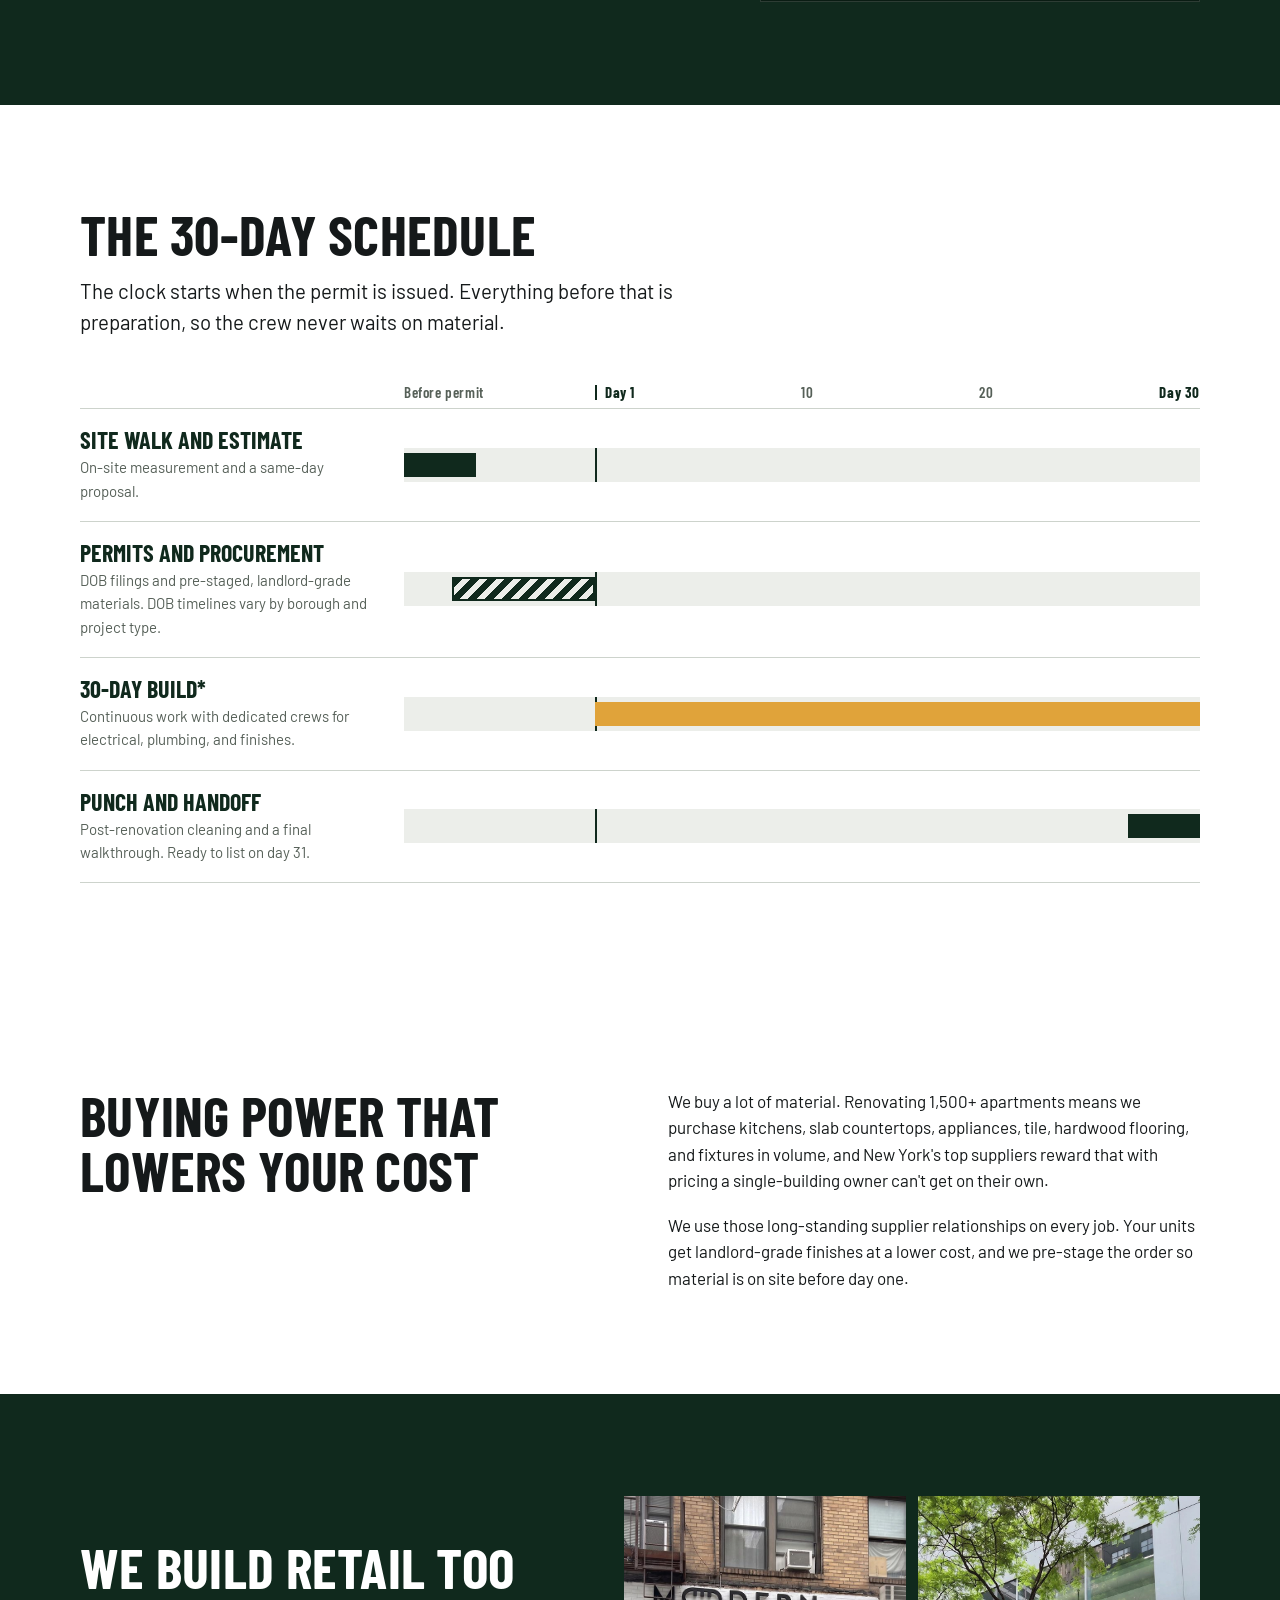
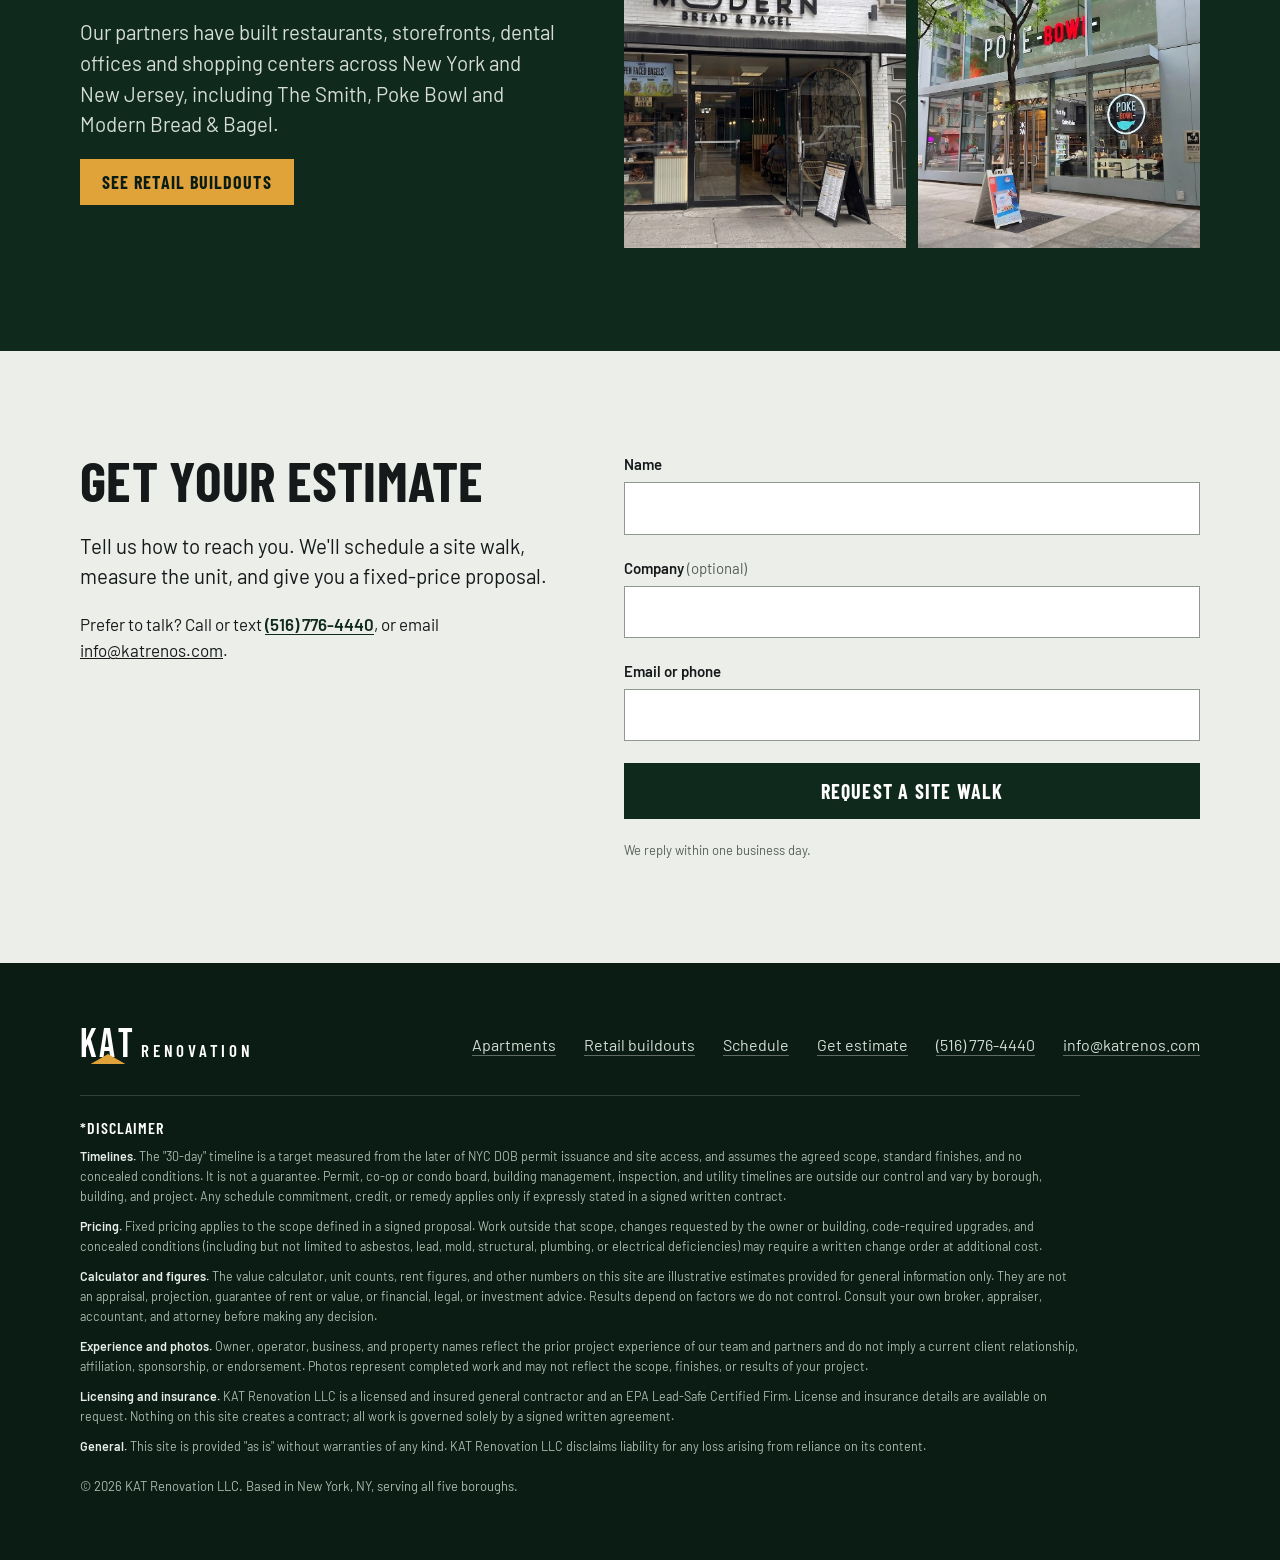
==== commit 1fdf9cda: "feat: make retail buildouts easier to find: tab switch, hero line, retail section on the apartments " ====
--- a/index.html
+++ b/index.html
@@ -27,7 +27,7 @@
 <link rel="preconnect" href="https://fonts.googleapis.com">
 <link rel="preconnect" href="https://fonts.gstatic.com" crossorigin>
 <link href="https://fonts.googleapis.com/css2?family=Barlow:wght@400;500;600&family=Barlow+Condensed:wght@600;700;800&family=Bebas+Neue&display=swap" rel="stylesheet">
-<link rel="stylesheet" href="/styles.css?v=4">
+<link rel="stylesheet" href="/styles.css?v=5">
 <script type="application/ld+json">{"@context":"https://schema.org","@type":"GeneralContractor","name":"KAT Renovation","url":"https://katrenos.com/","telephone":"+15167764440","email":"info@katrenos.com","image":"https://katrenos.com/images/og-card-2026.jpg","address":{"@type":"PostalAddress","addressLocality":"New York","addressRegion":"NY","addressCountry":"US"},"areaServed":"New York City"}</script>
 </head>
 <body>
@@ -60,6 +60,7 @@
           <a href="#estimate" class="btn">Request a site walk</a>
           <a href="#work" class="text">See before and after</a>
         </div>
+        <p class="also">Opening a store or restaurant? <a href="/retail/">See our retail buildouts</a>.</p>
       </div>
       <div class="diptych">
         <img class="after" src="/images/kitchen-after-2026.jpg" alt="Renovated apartment kitchen with light oak cabinets and stone counters" width="1600" height="1066">
@@ -182,6 +183,20 @@
     <div class="stack measure">
       <p>We buy a lot of material. Renovating 1,500+ apartments means we purchase kitchens, slab countertops, appliances, tile, hardwood flooring, and fixtures in volume, and New York's top suppliers reward that with pricing a single-building owner can't get on their own.</p>
       <p>We use those long-standing supplier relationships on every job. Your units get landlord-grade finishes at a lower cost, and we pre-stage the order so material is on site before day one.</p>
+    </div>
+  </div>
+</section>
+
+<section class="band band--shed">
+  <div class="wrap promo">
+    <div class="stack">
+      <h2 class="h-section">We build retail too</h2>
+      <p class="lede">Our partners have built restaurants, storefronts, dental offices and shopping centers across New York and New Jersey, including The Smith, Poke Bowl and Modern Bread &amp; Bagel.</p>
+      <p><a href="/retail/" class="btn btn--gold">See retail buildouts</a></p>
+    </div>
+    <div class="promo-photos">
+      <img src="/images/retail/modern-bread-bagel-storefront.jpg" alt="Modern Bread and Bagel storefront with black awning and glass entry" loading="lazy" width="1023" height="850">
+      <img src="/images/retail/poke-bowl-entrance.jpg" alt="Poke Bowl restaurant with a double-height glass storefront" loading="lazy" width="1023" height="1059">
     </div>
   </div>
 </section>
--- a/styles.css
+++ b/styles.css
@@ -309,3 +309,23 @@
   .reach .reach-main { background: var(--gold); color: var(--shed-deep); }
   .site-footer { padding-bottom: calc(clamp(40px, 6vw, 64px) + 60px + env(safe-area-inset-bottom, 0px)); }
 }
+
+/* Tabs as a two-way switch, so the second option reads as a button */
+.tabs { gap: 0; border: 2px solid var(--shed); }
+.tabs a { padding: 9px 16px; color: var(--shed); background: #fff; }
+.tabs a:hover { background: var(--concrete); }
+.tabs a[aria-current="page"] { background: var(--shed); color: #fff; }
+.tabs a[aria-current="page"]::after { display: none; }
+@media (max-width: 640px) {
+  .tabs { margin: 0 0 10px; }
+  .tabs a { flex: 1; text-align: center; padding: 11px 8px; }
+}
+
+/* Retail mentions on the apartments page */
+.hero-copy .also { font-size: 16px; color: var(--muted); }
+.hero-copy .also a { color: var(--shed); font-weight: 600; text-underline-offset: 4px; }
+.promo { display: grid; gap: clamp(28px, 5vw, 64px); align-items: center; }
+@media (min-width: 900px) { .promo { grid-template-columns: minmax(0, 5fr) minmax(0, 6fr); } }
+.promo .lede { color: #d5ddd6; }
+.promo-photos { display: grid; grid-template-columns: 1fr 1fr; gap: 12px; }
+.promo-photos img { width: 100%; aspect-ratio: 4 / 5; object-fit: cover; }
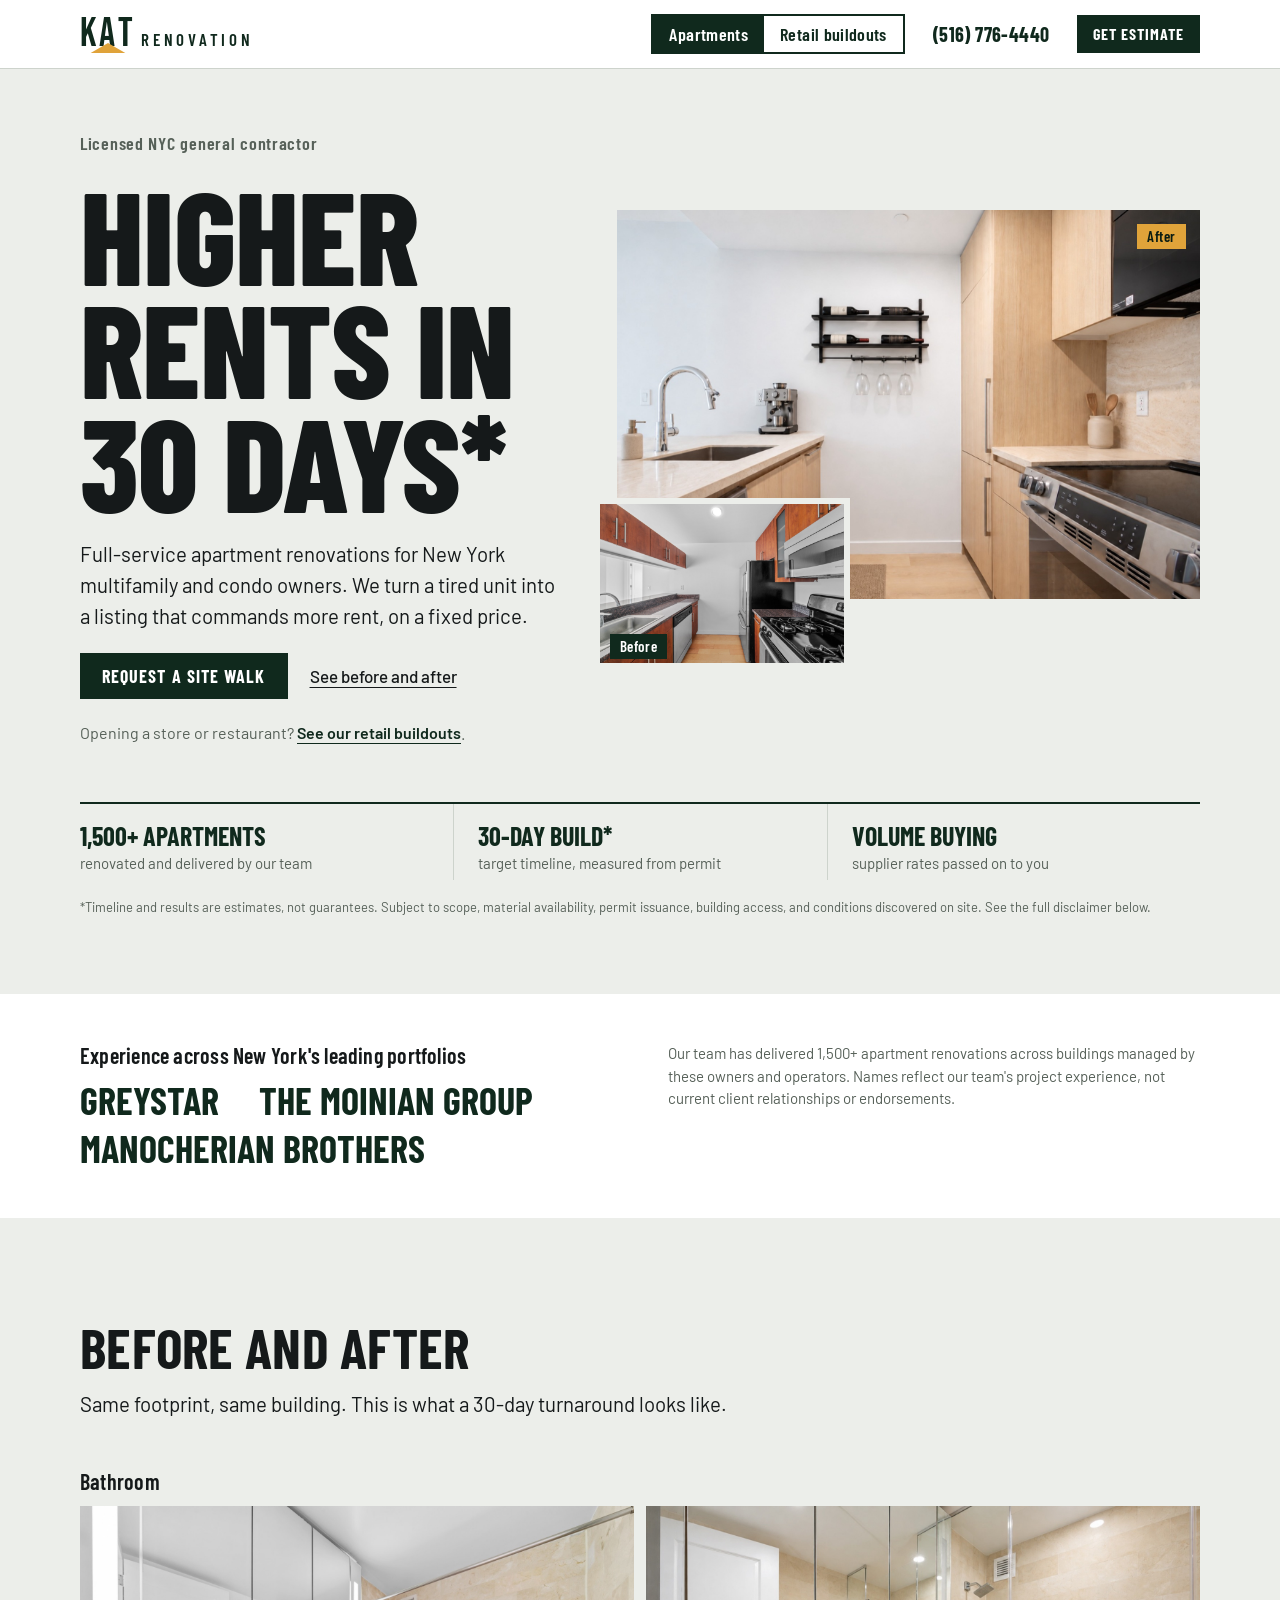
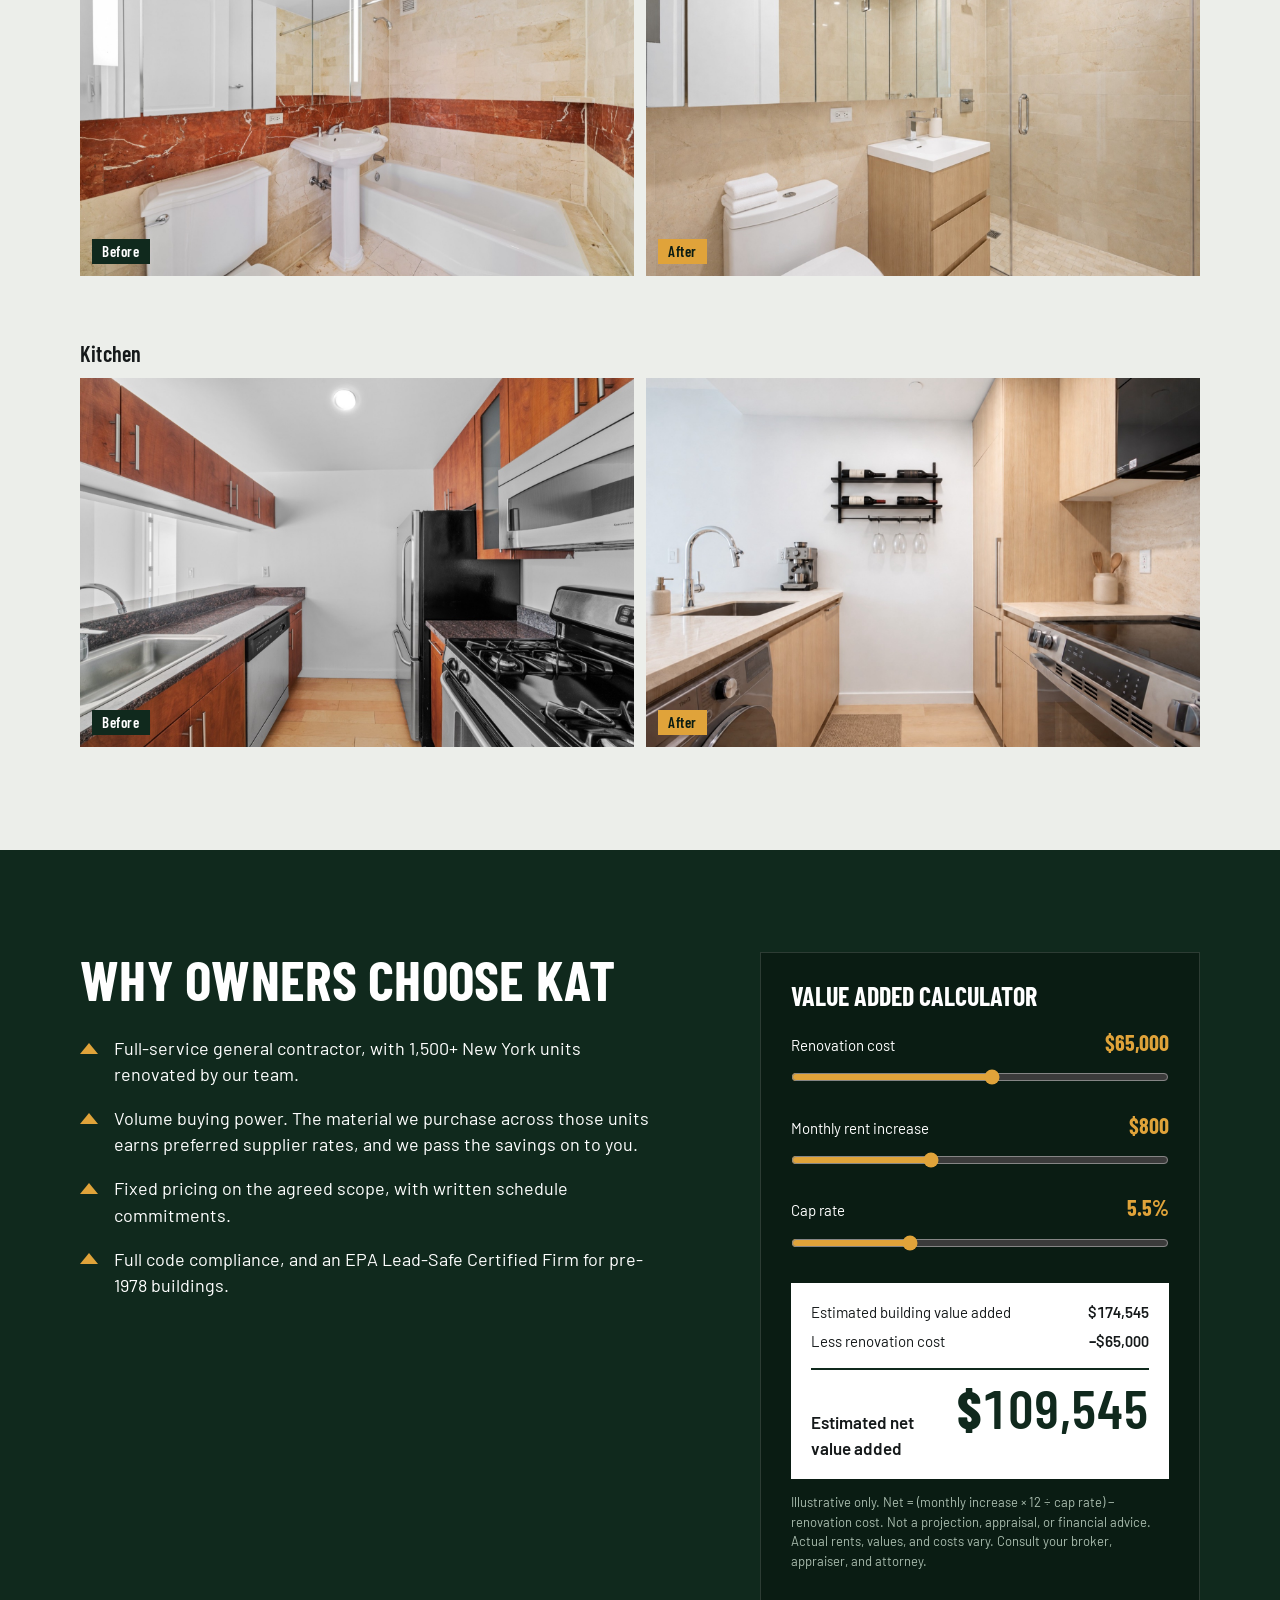
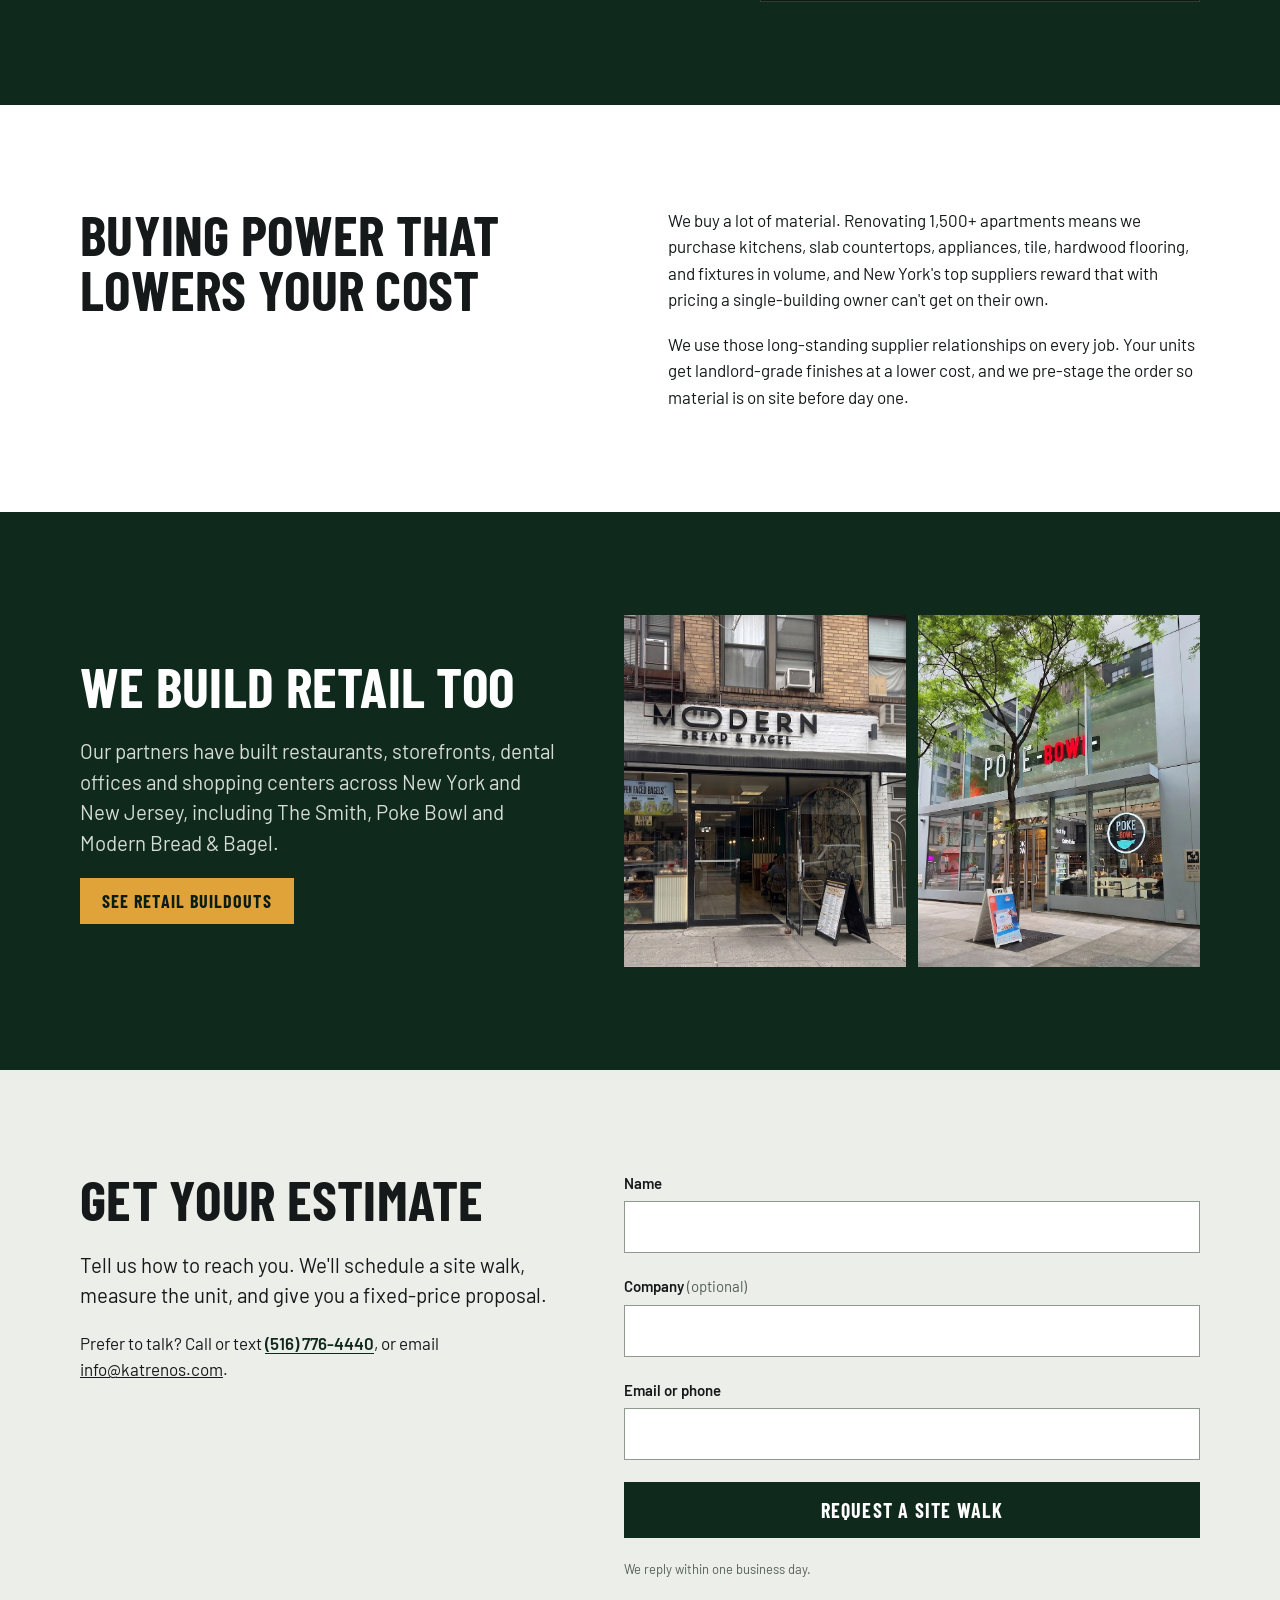
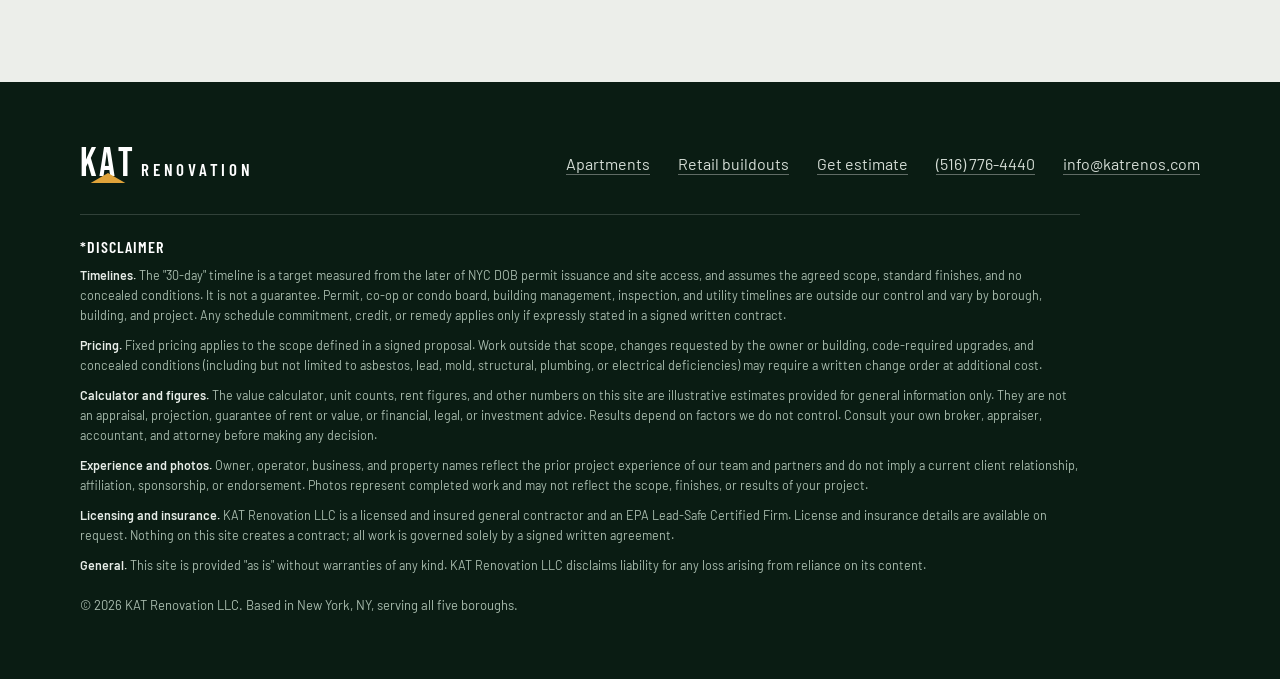
==== commit 83add24a: "content: remove the 30-day schedule section Co-Authored-By: Claude Fable 5.1 <noreply@anthropic.com>" ====
--- a/index.html
+++ b/index.html
@@ -148,35 +148,6 @@
   </div>
 </section>
 
-<section class="band" id="process">
-  <div class="wrap">
-    <h2 class="h-section">The 30-day schedule</h2>
-    <p class="lede" style="margin-top:14px">The clock starts when the permit is issued. Everything before that is preparation, so the crew never waits on material.</p>
-    <div class="schedule">
-      <div class="sched-axis" aria-hidden="true">
-        <div></div>
-        <div class="track"><span class="pre">Before permit</span><span class="days"><b>Day 1</b><span>10</span><span>20</span><b>Day 30</b></span></div>
-      </div>
-      <div class="sched-row">
-        <div><h3>Site walk and estimate</h3><p>On-site measurement and a same-day proposal.</p></div>
-        <div class="track"><span class="bar" style="--from:0%;--to:9%;--i:0"></span></div>
-      </div>
-      <div class="sched-row">
-        <div><h3>Permits and procurement</h3><p>DOB filings and pre-staged, landlord-grade materials. DOB timelines vary by borough and project type.</p></div>
-        <div class="track"><span class="bar bar--open" style="--from:6%;--to:24%;--i:1"></span></div>
-      </div>
-      <div class="sched-row">
-        <div><h3>30-day build*</h3><p>Continuous work with dedicated crews for electrical, plumbing, and finishes.</p></div>
-        <div class="track"><span class="bar bar--gold" style="--from:24%;--to:100%;--i:2"></span></div>
-      </div>
-      <div class="sched-row">
-        <div><h3>Punch and handoff</h3><p>Post-renovation cleaning and a final walkthrough. Ready to list on day 31.</p></div>
-        <div class="track"><span class="bar" style="--from:91%;--to:100%;--i:3"></span></div>
-      </div>
-    </div>
-  </div>
-</section>
-
 <section class="band">
   <div class="wrap split">
     <h2 class="h-section">Buying power that lowers your cost</h2>
@@ -235,7 +206,6 @@
       <nav class="footer-nav" aria-label="Footer">
         <a href="/">Apartments</a>
         <a href="/retail/">Retail buildouts</a>
-        <a href="#process">Schedule</a>
         <a href="#estimate">Get estimate</a>
         <a href="tel:+15167764440">(516) 776-4440</a>
         <a href="mailto:info@katrenos.com">info@katrenos.com</a>
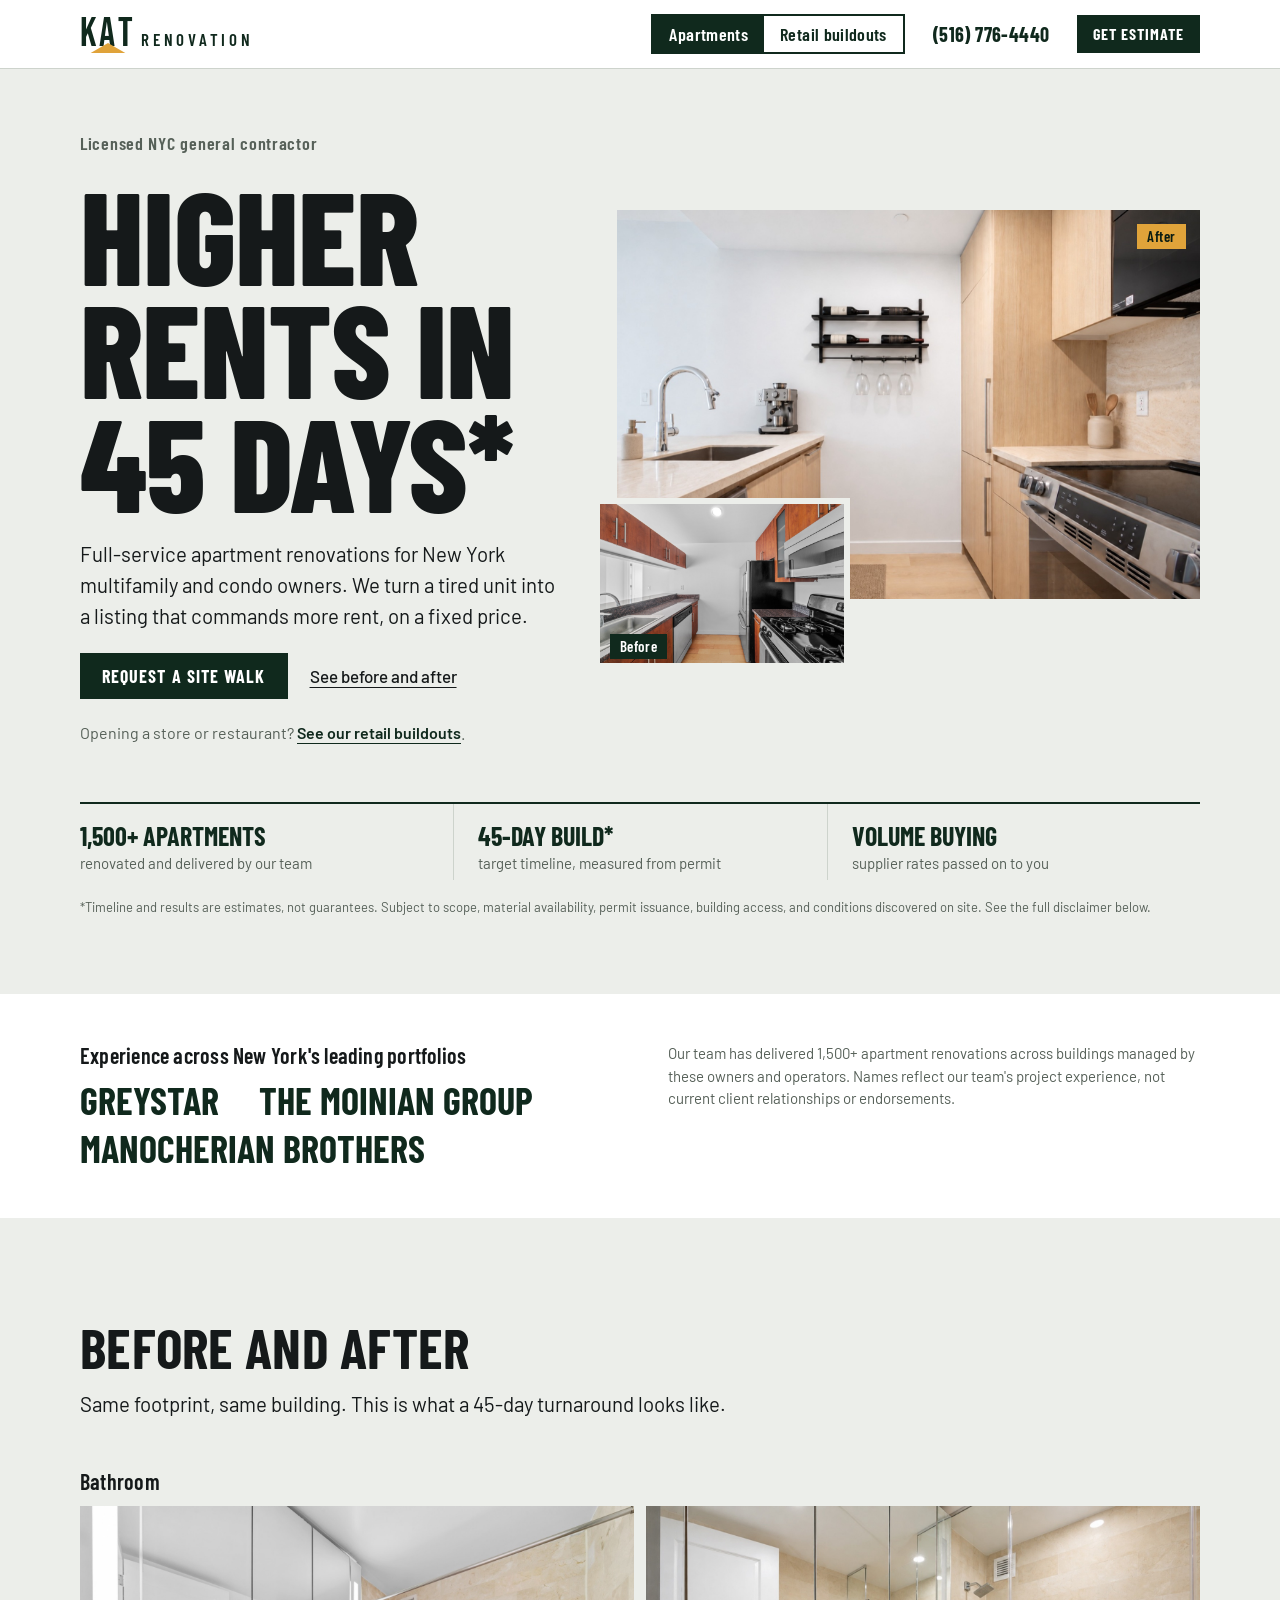
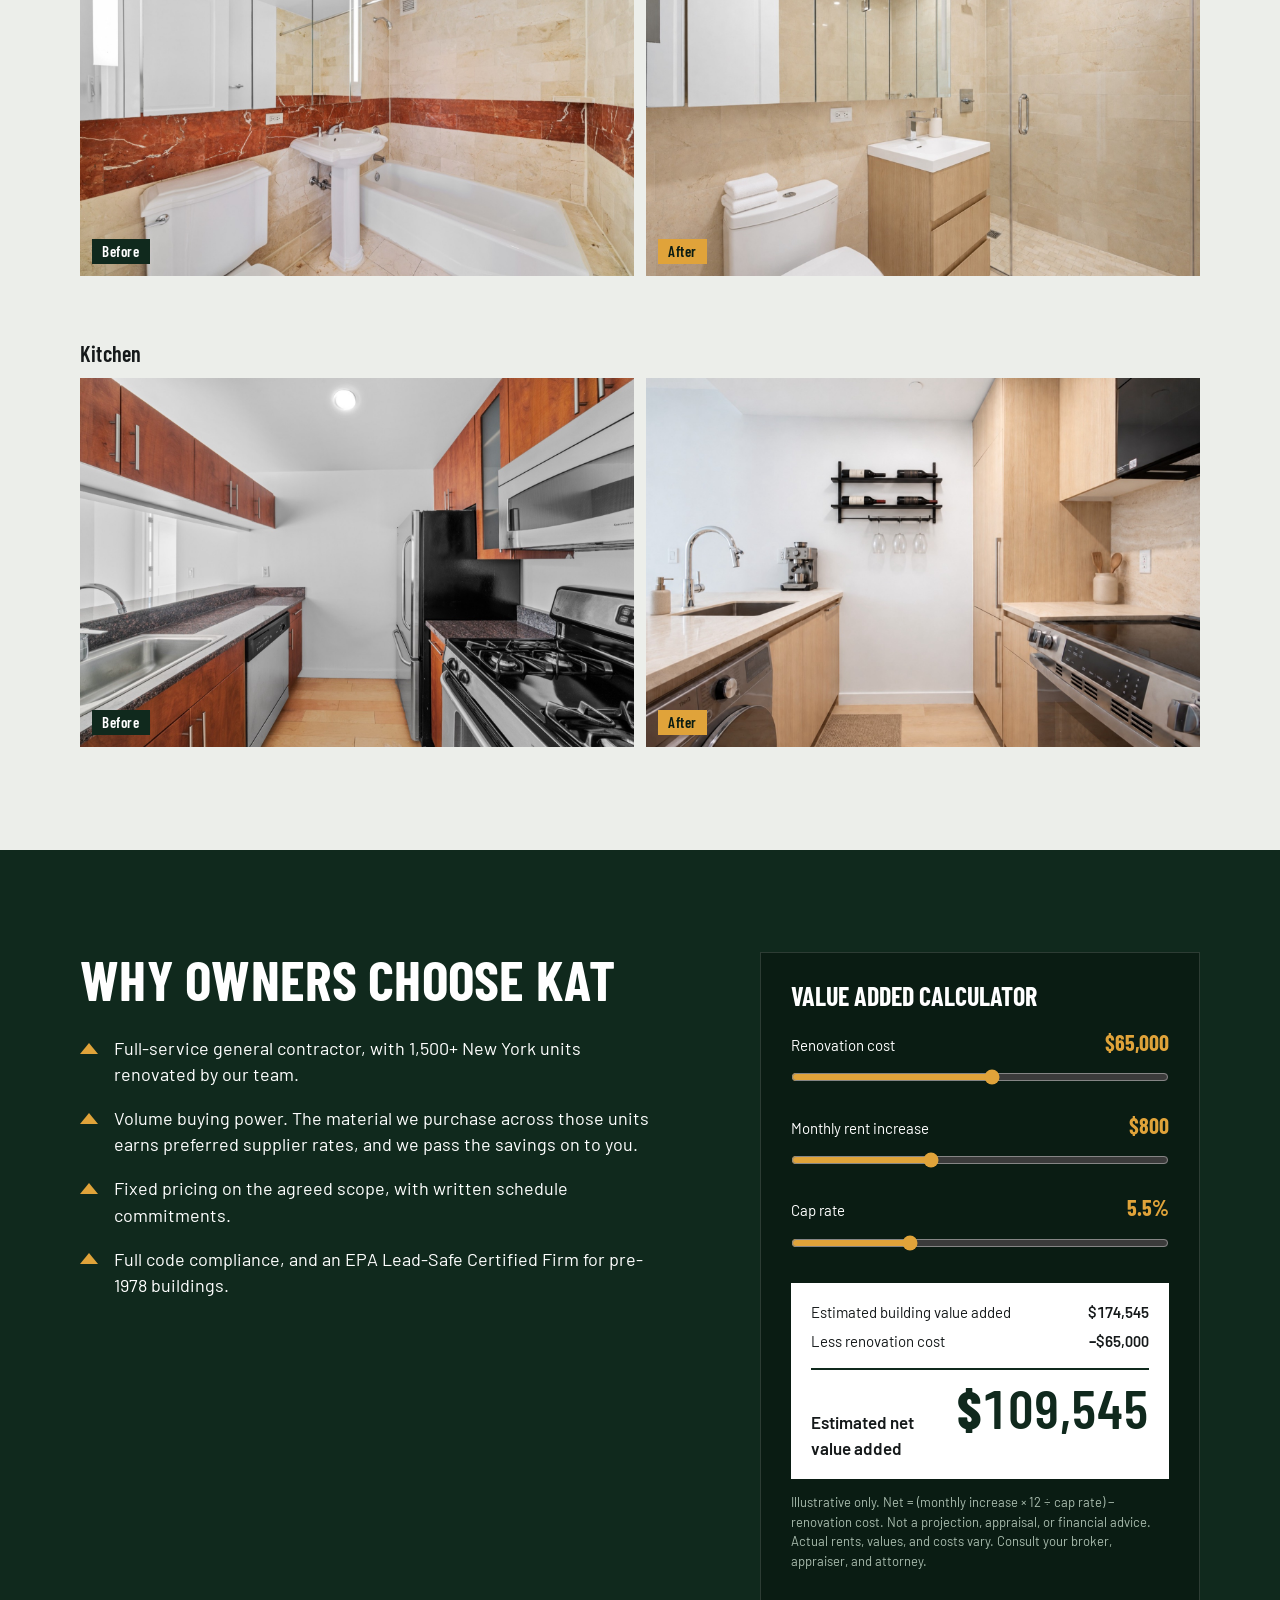
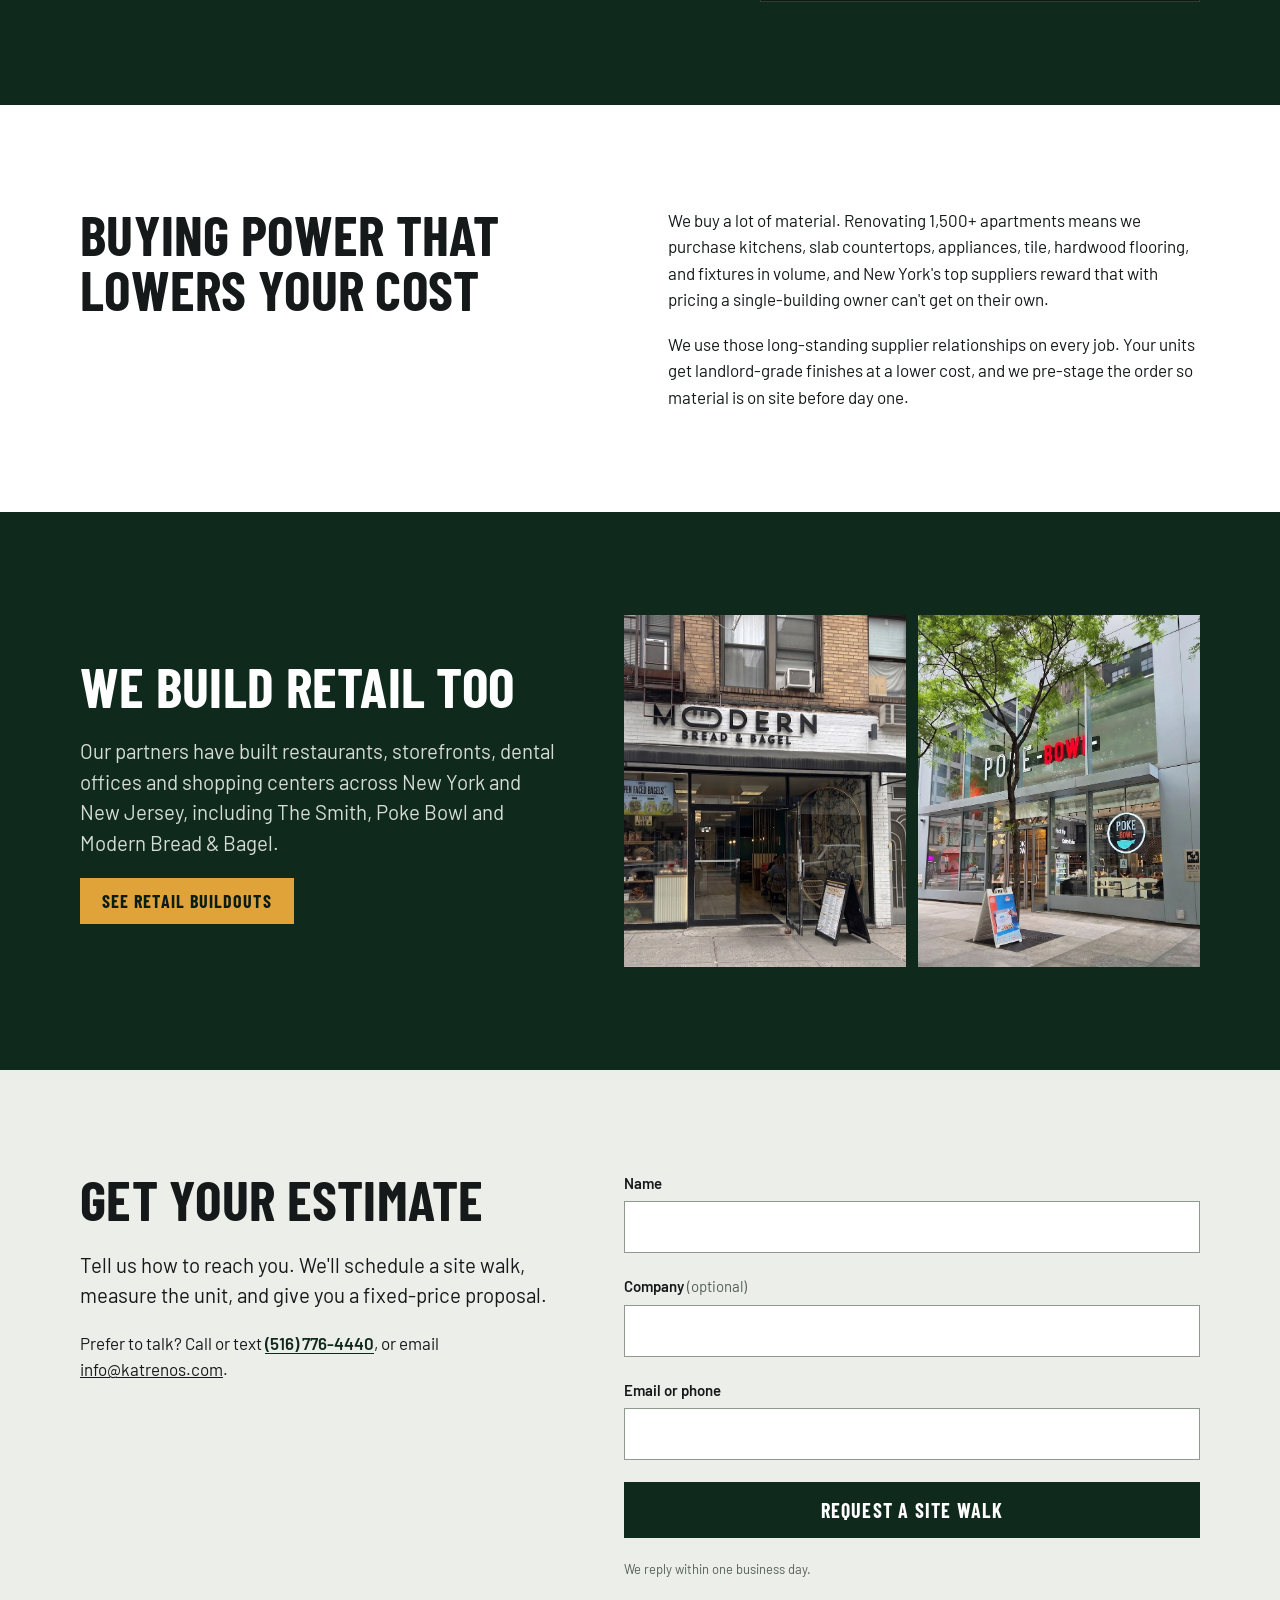
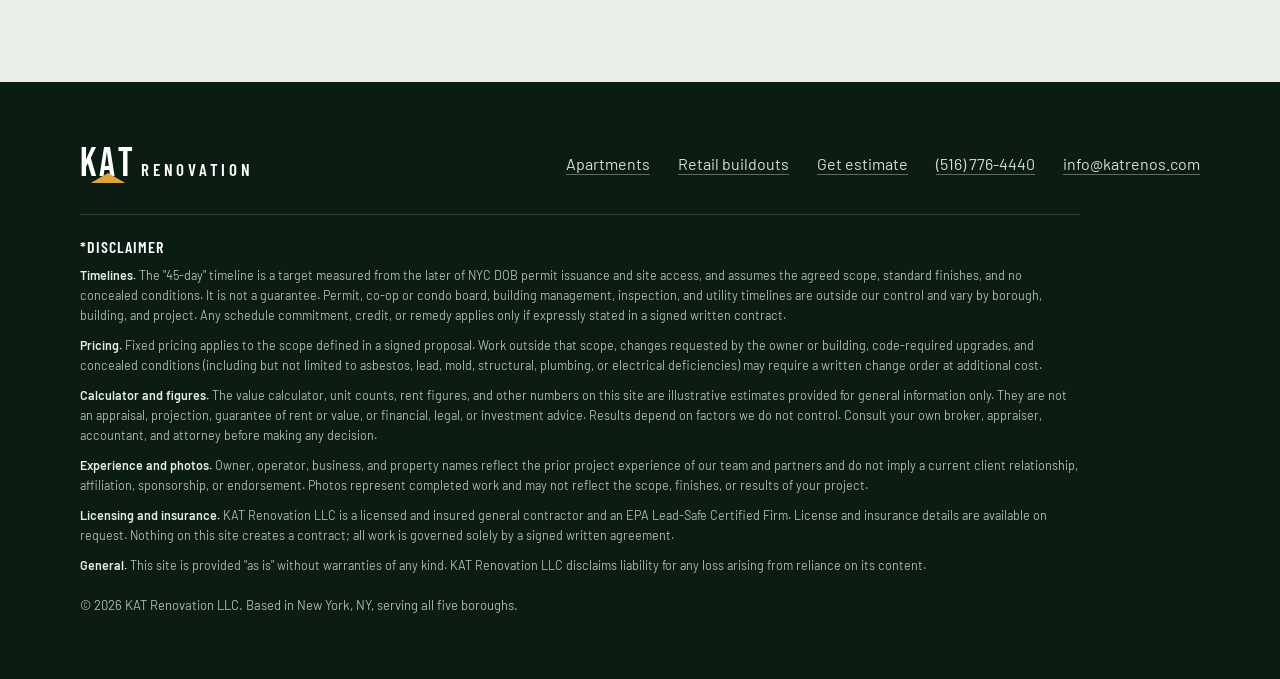
==== commit bf844a69: "content: 45-day timeline instead of 30-day, refreshed link preview card Co-Authored-By: Claude Fable" ====
--- a/index.html
+++ b/index.html
@@ -8,19 +8,19 @@
 <link rel="canonical" href="https://katrenos.com/">
 <meta property="og:site_name" content="KAT Renovation">
 <meta property="og:title" content="KAT Renovation | NYC's Trusted General Contractor">
-<meta property="og:description" content="Licensed & insured NYC general contractor for apartment renovations. 1,500+ units delivered, fixed pricing, 30-day target timelines.">
+<meta property="og:description" content="Licensed & insured NYC general contractor for apartment renovations. 1,500+ units delivered, fixed pricing, 45-day target timelines.">
 <meta property="og:url" content="https://katrenos.com/">
 <meta property="og:type" content="website">
-<meta property="og:image" content="https://katrenos.com/images/og-card-2026.jpg">
-<meta property="og:image:secure_url" content="https://katrenos.com/images/og-card-2026.jpg">
+<meta property="og:image" content="https://katrenos.com/images/og-card-45.jpg">
+<meta property="og:image:secure_url" content="https://katrenos.com/images/og-card-45.jpg">
 <meta property="og:image:type" content="image/jpeg">
 <meta property="og:image:width" content="1200">
 <meta property="og:image:height" content="630">
 <meta property="og:image:alt" content="KAT Renovation, New York City's trusted general contractor for apartment renovations">
 <meta name="twitter:card" content="summary_large_image">
 <meta name="twitter:title" content="KAT Renovation | NYC's Trusted General Contractor">
-<meta name="twitter:description" content="Licensed & insured NYC general contractor for apartment renovations. 1,500+ units delivered, fixed pricing, 30-day target timelines.">
-<meta name="twitter:image" content="https://katrenos.com/images/og-card-2026.jpg">
+<meta name="twitter:description" content="Licensed & insured NYC general contractor for apartment renovations. 1,500+ units delivered, fixed pricing, 45-day target timelines.">
+<meta name="twitter:image" content="https://katrenos.com/images/og-card-45.jpg">
 <link rel="icon" type="image/png" sizes="32x32" href="/favicon-32.png">
 <link rel="icon" type="image/png" sizes="192x192" href="/favicon-192.png">
 <link rel="apple-touch-icon" sizes="180x180" href="/apple-touch-icon.png">
@@ -28,7 +28,7 @@
 <link rel="preconnect" href="https://fonts.gstatic.com" crossorigin>
 <link href="https://fonts.googleapis.com/css2?family=Barlow:wght@400;500;600&family=Barlow+Condensed:wght@600;700;800&family=Bebas+Neue&display=swap" rel="stylesheet">
 <link rel="stylesheet" href="/styles.css?v=5">
-<script type="application/ld+json">{"@context":"https://schema.org","@type":"GeneralContractor","name":"KAT Renovation","url":"https://katrenos.com/","telephone":"+15167764440","email":"info@katrenos.com","image":"https://katrenos.com/images/og-card-2026.jpg","address":{"@type":"PostalAddress","addressLocality":"New York","addressRegion":"NY","addressCountry":"US"},"areaServed":"New York City"}</script>
+<script type="application/ld+json">{"@context":"https://schema.org","@type":"GeneralContractor","name":"KAT Renovation","url":"https://katrenos.com/","telephone":"+15167764440","email":"info@katrenos.com","image":"https://katrenos.com/images/og-card-45.jpg","address":{"@type":"PostalAddress","addressLocality":"New York","addressRegion":"NY","addressCountry":"US"},"areaServed":"New York City"}</script>
 </head>
 <body>
 
@@ -54,7 +54,7 @@
     <div class="hero-grid">
       <div class="hero-copy">
         <p class="who">Licensed NYC general contractor</p>
-        <h1 class="h-display">Higher rents in 30&nbsp;days*</h1>
+        <h1 class="h-display">Higher rents in 45&nbsp;days*</h1>
         <p class="lede">Full-service apartment renovations for New York multifamily and condo owners. We turn a tired unit into a listing that commands more rent, on a fixed price.</p>
         <div class="hero-actions">
           <a href="#estimate" class="btn">Request a site walk</a>
@@ -71,7 +71,7 @@
     </div>
     <ul class="facts">
       <li><strong>1,500+ apartments</strong><span>renovated and delivered by our team</span></li>
-      <li><strong>30-day build*</strong><span>target timeline, measured from permit</span></li>
+      <li><strong>45-day build*</strong><span>target timeline, measured from permit</span></li>
       <li><strong>Volume buying</strong><span>supplier rates passed on to you</span></li>
     </ul>
     <p class="note" style="margin-top:18px">*Timeline and results are estimates, not guarantees. Subject to scope, material availability, permit issuance, building access, and conditions discovered on site. See the full disclaimer below.</p>
@@ -91,7 +91,7 @@
 <section class="band band--concrete" id="work">
   <div class="wrap">
     <h2 class="h-section">Before and after</h2>
-    <p class="lede" style="margin-top:14px">Same footprint, same building. This is what a 30-day turnaround looks like.</p>
+    <p class="lede" style="margin-top:14px">Same footprint, same building. This is what a 45-day turnaround looks like.</p>
     <div class="pairs">
       <div class="pair">
         <h3 class="h-sub">Bathroom</h3>
@@ -213,7 +213,7 @@
     </div>
     <div class="disclaimer">
       <h2>*Disclaimer</h2>
-      <p><strong>Timelines.</strong> The "30-day" timeline is a target measured from the later of NYC DOB permit issuance and site access, and assumes the agreed scope, standard finishes, and no concealed conditions. It is not a guarantee. Permit, co-op or condo board, building management, inspection, and utility timelines are outside our control and vary by borough, building, and project. Any schedule commitment, credit, or remedy applies only if expressly stated in a signed written contract.</p>
+      <p><strong>Timelines.</strong> The "45-day" timeline is a target measured from the later of NYC DOB permit issuance and site access, and assumes the agreed scope, standard finishes, and no concealed conditions. It is not a guarantee. Permit, co-op or condo board, building management, inspection, and utility timelines are outside our control and vary by borough, building, and project. Any schedule commitment, credit, or remedy applies only if expressly stated in a signed written contract.</p>
       <p><strong>Pricing.</strong> Fixed pricing applies to the scope defined in a signed proposal. Work outside that scope, changes requested by the owner or building, code-required upgrades, and concealed conditions (including but not limited to asbestos, lead, mold, structural, plumbing, or electrical deficiencies) may require a written change order at additional cost.</p>
       <p><strong>Calculator and figures.</strong> The value calculator, unit counts, rent figures, and other numbers on this site are illustrative estimates provided for general information only. They are not an appraisal, projection, guarantee of rent or value, or financial, legal, or investment advice. Results depend on factors we do not control. Consult your own broker, appraiser, accountant, and attorney before making any decision.</p>
       <p><strong>Experience and photos.</strong> Owner, operator, business, and property names reflect the prior project experience of our team and partners and do not imply a current client relationship, affiliation, sponsorship, or endorsement. Photos represent completed work and may not reflect the scope, finishes, or results of your project.</p>
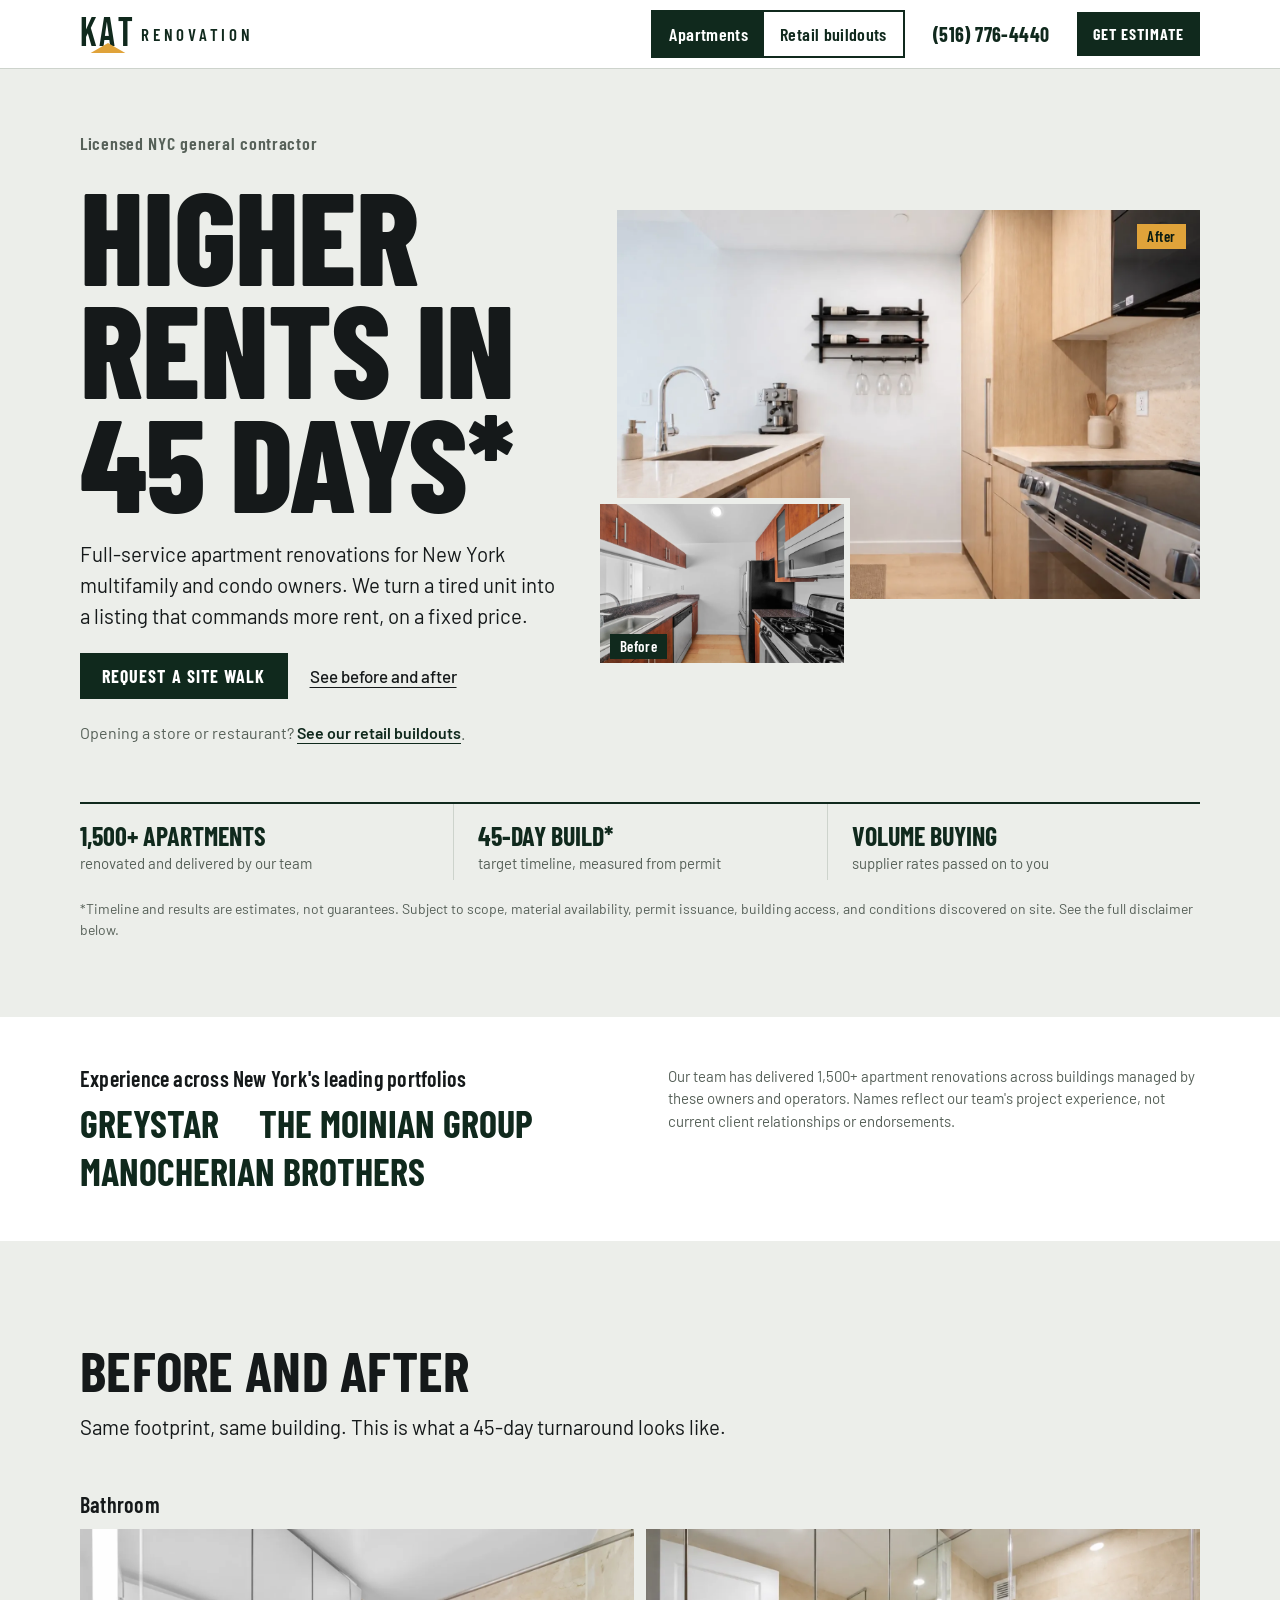
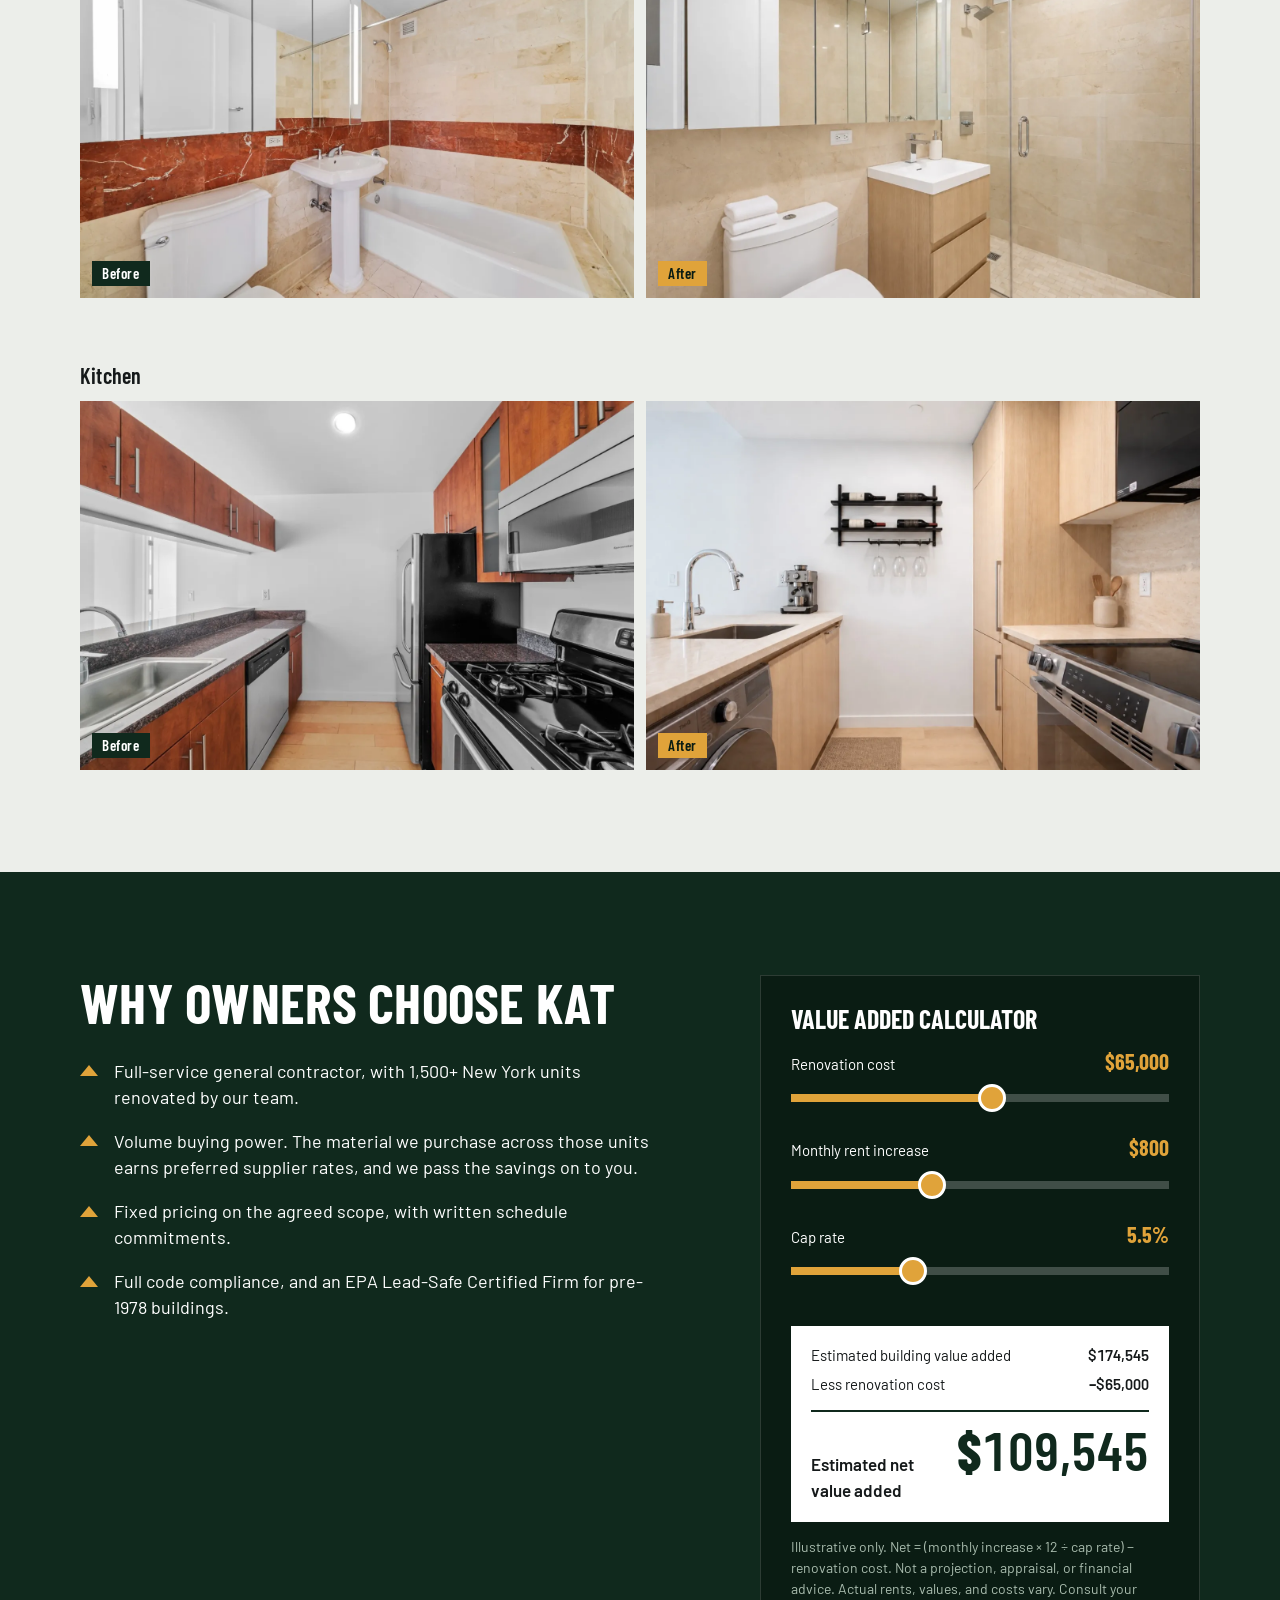
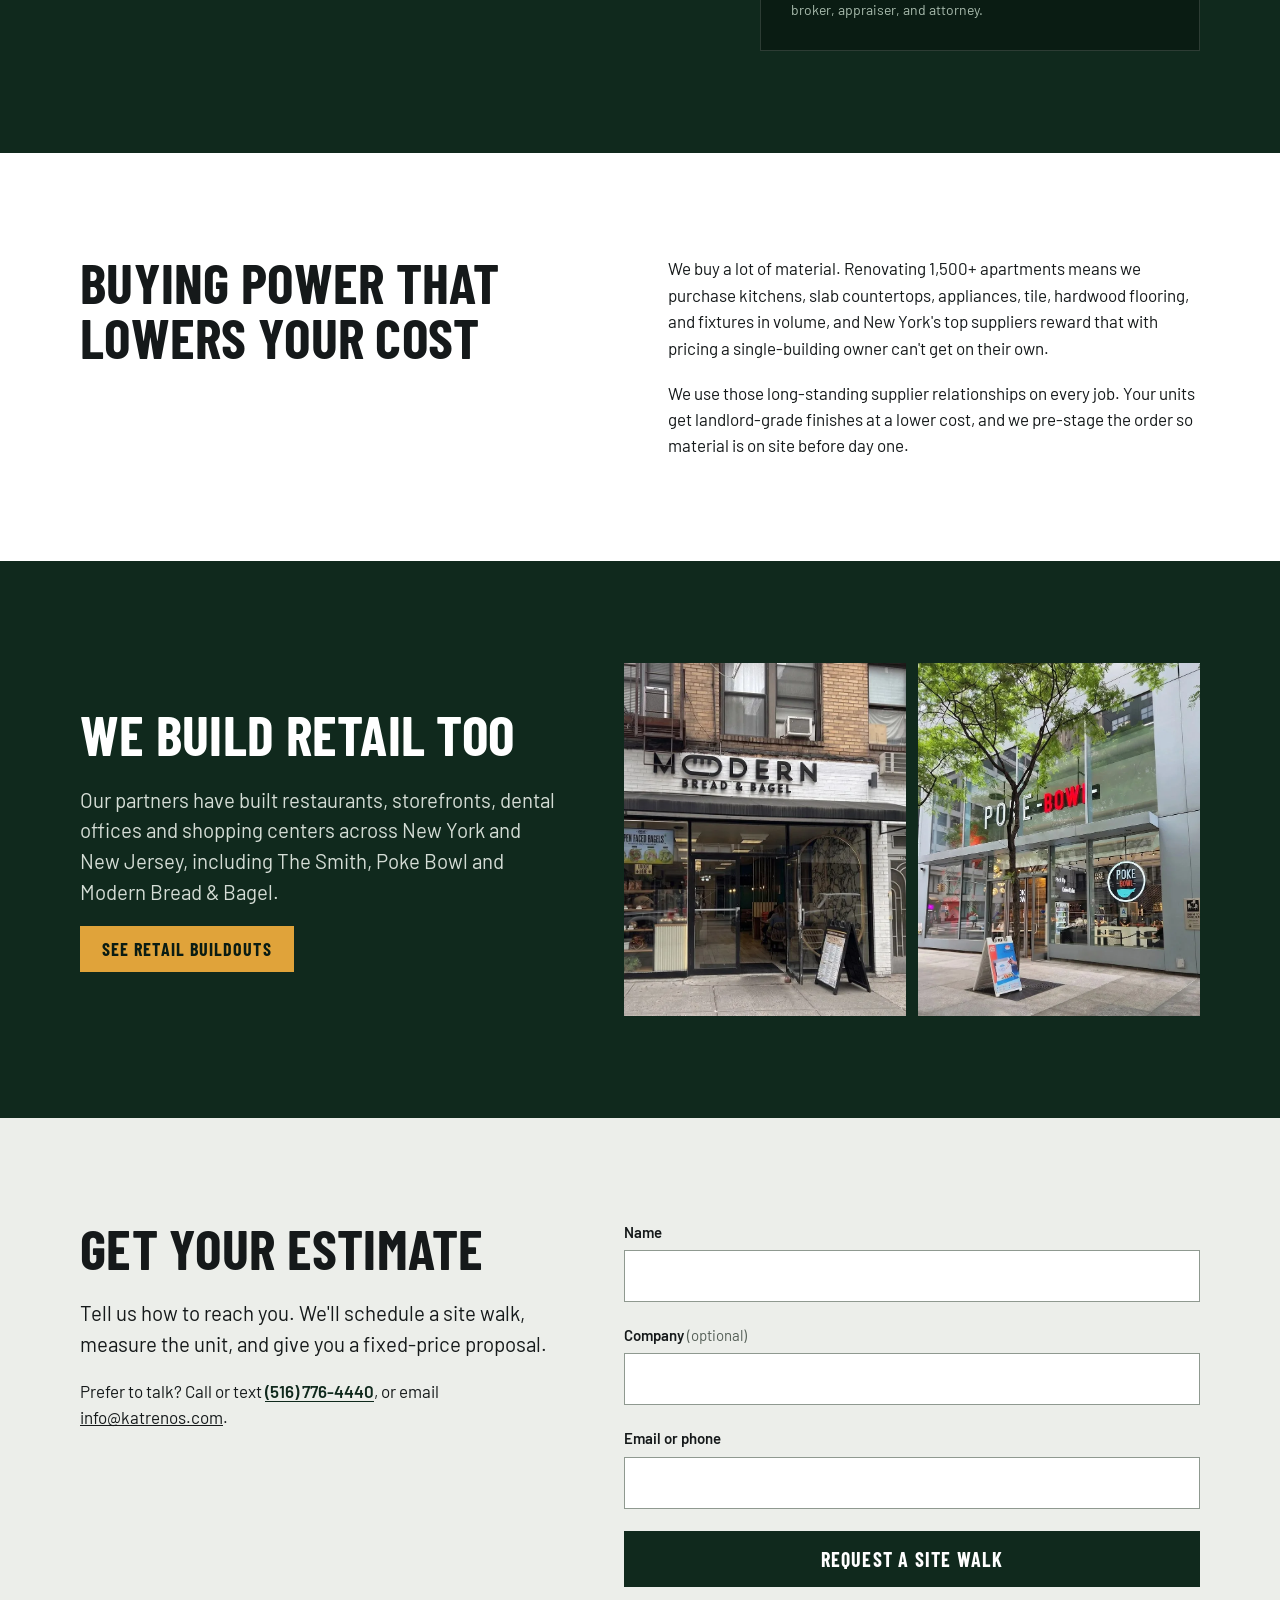
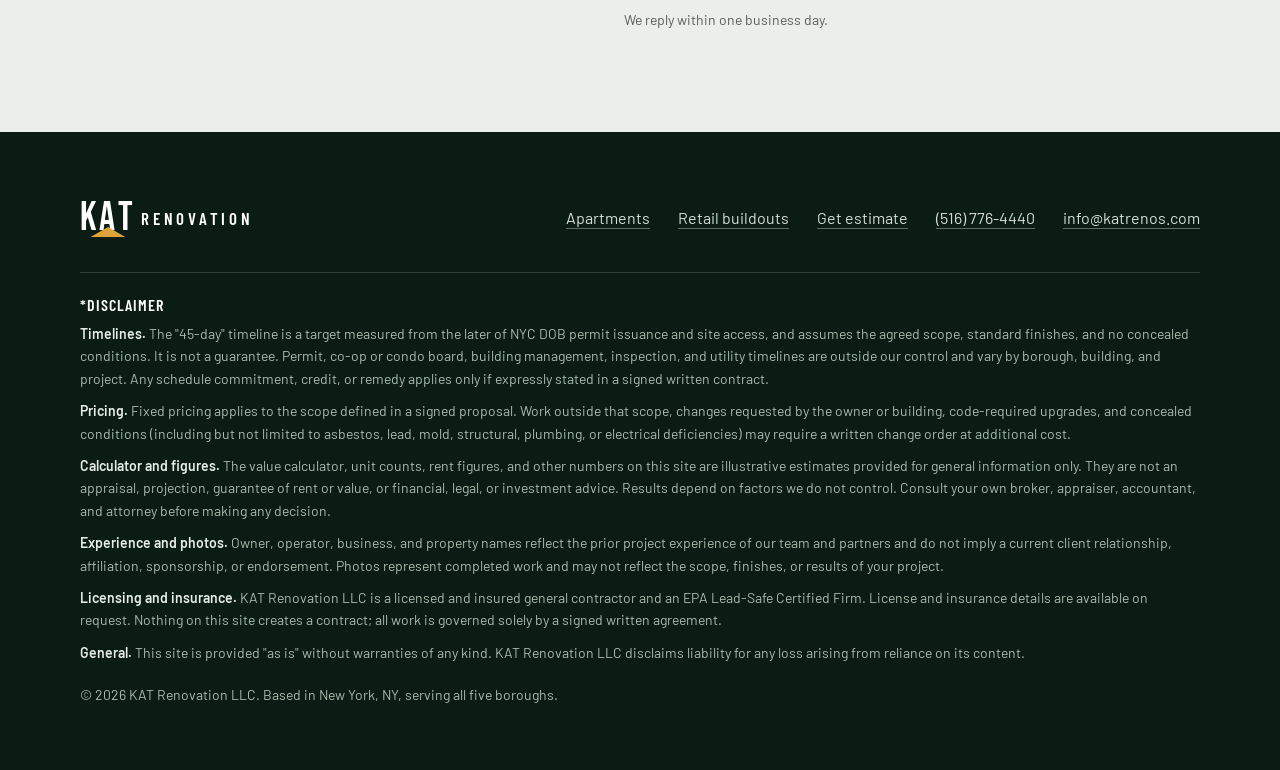
==== commit 7df8f630: "fix: 44px tap targets, larger calculator sliders, skip link, WebP photos, 14px small print Co-Author" ====
--- a/index.html
+++ b/index.html
@@ -27,10 +27,11 @@
 <link rel="preconnect" href="https://fonts.googleapis.com">
 <link rel="preconnect" href="https://fonts.gstatic.com" crossorigin>
 <link href="https://fonts.googleapis.com/css2?family=Barlow:wght@400;500;600&family=Barlow+Condensed:wght@600;700;800&family=Bebas+Neue&display=swap" rel="stylesheet">
-<link rel="stylesheet" href="/styles.css?v=5">
+<link rel="stylesheet" href="/styles.css?v=6">
 <script type="application/ld+json">{"@context":"https://schema.org","@type":"GeneralContractor","name":"KAT Renovation","url":"https://katrenos.com/","telephone":"+15167764440","email":"info@katrenos.com","image":"https://katrenos.com/images/og-card-45.jpg","address":{"@type":"PostalAddress","addressLocality":"New York","addressRegion":"NY","addressCountry":"US"},"areaServed":"New York City"}</script>
 </head>
 <body>
+<a class="skip" href="#main">Skip to content</a>
 
 <header class="site-header">
   <div class="wrap">
@@ -47,7 +48,7 @@
   </div>
 </header>
 
-<main>
+<main id="main">
 
 <section class="hero">
   <div class="wrap">
@@ -63,9 +64,9 @@
         <p class="also">Opening a store or restaurant? <a href="/retail/">See our retail buildouts</a>.</p>
       </div>
       <div class="diptych">
-        <img class="after" src="/images/kitchen-after-2026.jpg" alt="Renovated apartment kitchen with light oak cabinets and stone counters" width="1600" height="1066">
+        <img class="after" src="/images/kitchen-after-2026.webp" alt="Renovated apartment kitchen with light oak cabinets and stone counters" width="1400" height="933">
         <span class="tag tag--gold tag-after">After</span>
-        <img class="before" src="/images/kitchen-before-2026.jpg" alt="The same kitchen before renovation, with dated cherry cabinets" width="1600" height="1066">
+        <img class="before" src="/images/kitchen-before-2026.webp" alt="The same kitchen before renovation, with dated cherry cabinets" width="1400" height="933">
         <span class="tag tag-before">Before</span>
       </div>
     </div>
@@ -96,15 +97,15 @@
       <div class="pair">
         <h3 class="h-sub">Bathroom</h3>
         <div class="pair-photos">
-          <figure class="shot"><img src="/images/bathroom-before-2026.jpg" alt="Apartment bathroom before renovation, with a tub and red marble band" loading="lazy" width="1600" height="1066"><span class="tag">Before</span></figure>
-          <figure class="shot"><img src="/images/bathroom-after-2026.jpg" alt="The same bathroom after renovation, with a glass walk-in shower and oak vanity" loading="lazy" width="1600" height="1066"><span class="tag tag--gold">After</span></figure>
+          <figure class="shot"><img src="/images/bathroom-before-2026.webp" alt="Apartment bathroom before renovation, with a tub and red marble band" loading="lazy" width="1400" height="933"><span class="tag">Before</span></figure>
+          <figure class="shot"><img src="/images/bathroom-after-2026.webp" alt="The same bathroom after renovation, with a glass walk-in shower and oak vanity" loading="lazy" width="1400" height="933"><span class="tag tag--gold">After</span></figure>
         </div>
       </div>
       <div class="pair">
         <h3 class="h-sub">Kitchen</h3>
         <div class="pair-photos">
-          <figure class="shot"><img src="/images/kitchen-before-2026.jpg" alt="Apartment kitchen before renovation, with cherry cabinets and dark granite" loading="lazy" width="1600" height="1066"><span class="tag">Before</span></figure>
-          <figure class="shot"><img src="/images/kitchen-after-2026.jpg" alt="The same kitchen after renovation, with light oak cabinets and stone counters" loading="lazy" width="1600" height="1066"><span class="tag tag--gold">After</span></figure>
+          <figure class="shot"><img src="/images/kitchen-before-2026.webp" alt="Apartment kitchen before renovation, with cherry cabinets and dark granite" loading="lazy" width="1400" height="933"><span class="tag">Before</span></figure>
+          <figure class="shot"><img src="/images/kitchen-after-2026.webp" alt="The same kitchen after renovation, with light oak cabinets and stone counters" loading="lazy" width="1400" height="933"><span class="tag tag--gold">After</span></figure>
         </div>
       </div>
     </div>
@@ -166,8 +167,8 @@
       <p><a href="/retail/" class="btn btn--gold">See retail buildouts</a></p>
     </div>
     <div class="promo-photos">
-      <img src="/images/retail/modern-bread-bagel-storefront.jpg" alt="Modern Bread and Bagel storefront with black awning and glass entry" loading="lazy" width="1023" height="850">
-      <img src="/images/retail/poke-bowl-entrance.jpg" alt="Poke Bowl restaurant with a double-height glass storefront" loading="lazy" width="1023" height="1059">
+      <img src="/images/retail/modern-bread-bagel-storefront.webp" alt="Modern Bread and Bagel storefront with black awning and glass entry" loading="lazy" width="1023" height="850">
+      <img src="/images/retail/poke-bowl-entrance.webp" alt="Poke Bowl restaurant with a double-height glass storefront" loading="lazy" width="1023" height="1059">
     </div>
   </div>
 </section>
@@ -230,6 +231,6 @@
   <a href="#estimate" class="reach-main">Get estimate</a>
 </nav>
 
-<script src="/site.js?v=4" defer></script>
+<script src="/site.js?v=5" defer></script>
 </body>
 </html>
--- a/styles.css
+++ b/styles.css
@@ -329,3 +329,40 @@
 .promo .lede { color: #d5ddd6; }
 .promo-photos { display: grid; grid-template-columns: 1fr 1fr; gap: 12px; }
 .promo-photos img { width: 100%; aspect-ratio: 4 / 5; object-fit: cover; }
+
+/* Accessibility and touch pass */
+.skip {
+  position: absolute; left: 12px; top: -60px; z-index: 100;
+  padding: 12px 16px; background: var(--shed); color: #fff;
+  font: 700 18px/1 var(--display); letter-spacing: 0.04em; text-decoration: none;
+}
+.skip:focus { top: 12px; }
+main:focus { outline: none; }
+
+/* 44px minimum tap height */
+.tabs a { display: inline-flex; align-items: center; justify-content: center; min-height: 44px; }
+.btn--small { min-height: 44px; }
+.site-header .phone { display: inline-flex; align-items: center; min-height: 44px; }
+.hero-actions a.text { display: inline-flex; align-items: center; min-height: 44px; }
+.footer-nav { gap: 0 28px; }
+.footer-nav a { display: inline-flex; align-items: center; min-height: 44px; }
+.kat-logo { min-height: 44px; align-items: center; }
+.kat-logo .kat-word { align-self: center; }
+@media (max-width: 760px) { .site-header .phone { display: none; } }
+
+/* Thicker calculator sliders with a 28px thumb */
+.calc input[type="range"] {
+  -webkit-appearance: none; appearance: none;
+  height: 44px; margin: 0; background: transparent; cursor: pointer; touch-action: pan-y;
+}
+.calc input[type="range"]::-webkit-slider-runnable-track { height: 8px; background: linear-gradient(var(--gold), var(--gold)) 0 / var(--fill, 50%) 100% no-repeat, rgba(255, 255, 255, 0.22); }
+.calc input[type="range"]::-moz-range-track { height: 8px; background: rgba(255, 255, 255, 0.22); }
+.calc input[type="range"]::-moz-range-progress { height: 8px; background: var(--gold); }
+.calc input[type="range"]::-webkit-slider-thumb { -webkit-appearance: none; width: 28px; height: 28px; margin-top: -10px; border-radius: 50%; background: var(--gold); border: 3px solid #fff; }
+.calc input[type="range"]::-moz-range-thumb { width: 22px; height: 22px; border-radius: 50%; background: var(--gold); border: 3px solid #fff; }
+.calc-field { margin-top: 10px; }
+.calc h3 + .calc-field { margin-top: 18px; }
+
+/* Legible small print */
+.disclaimer { font-size: 14px; }
+.note, .legal { font-size: 14px; }
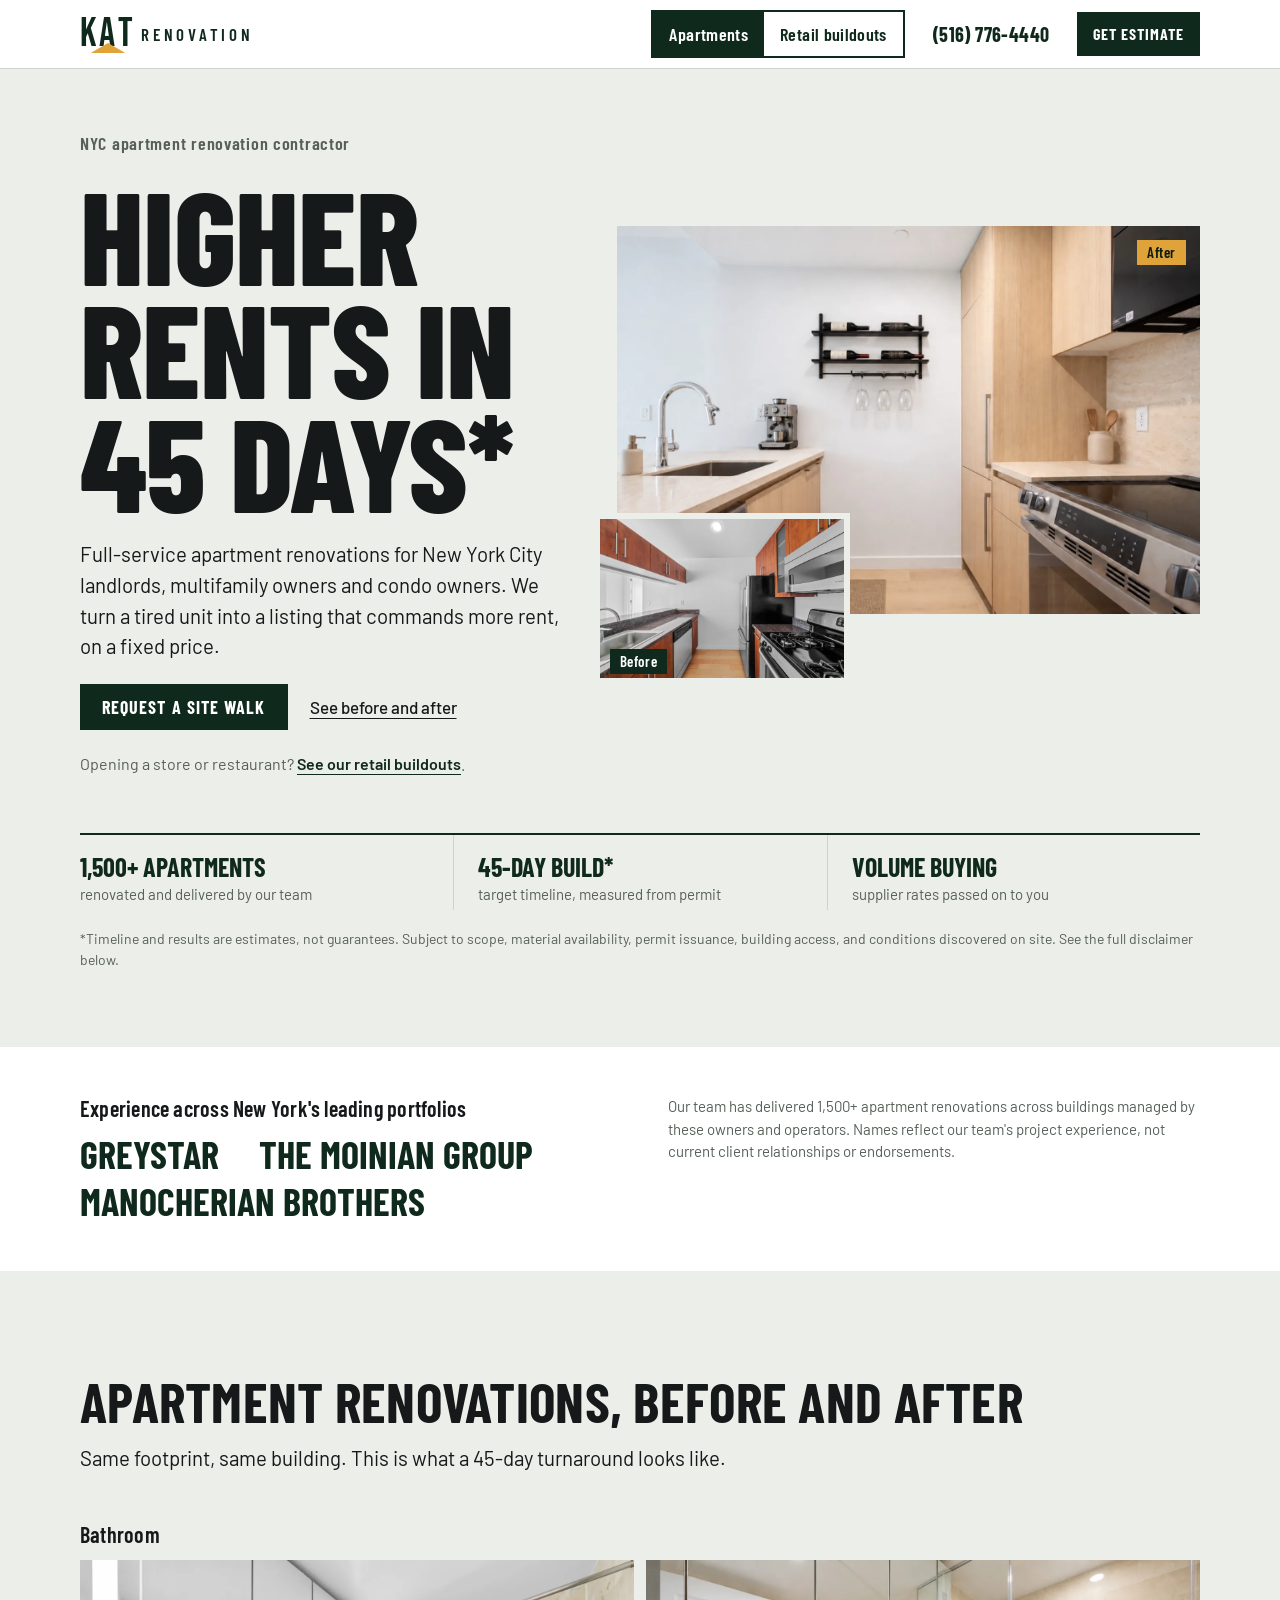
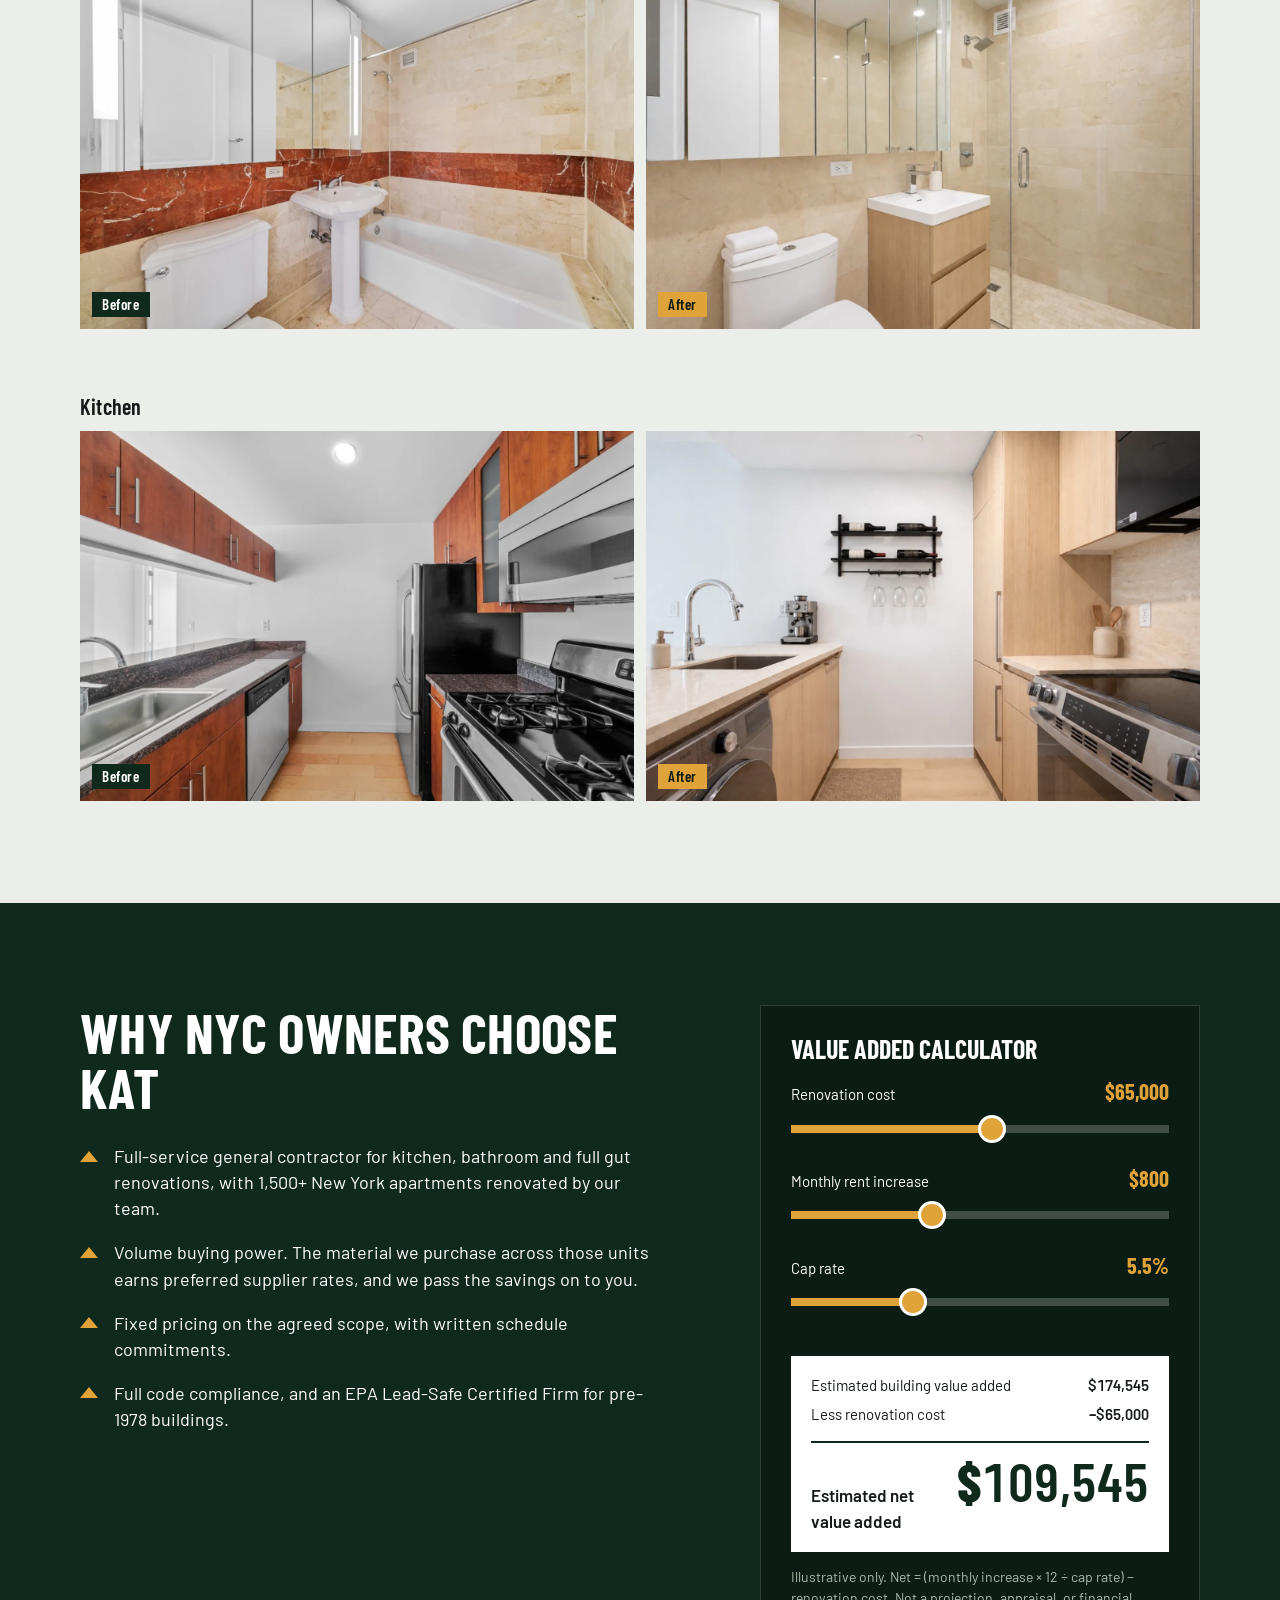
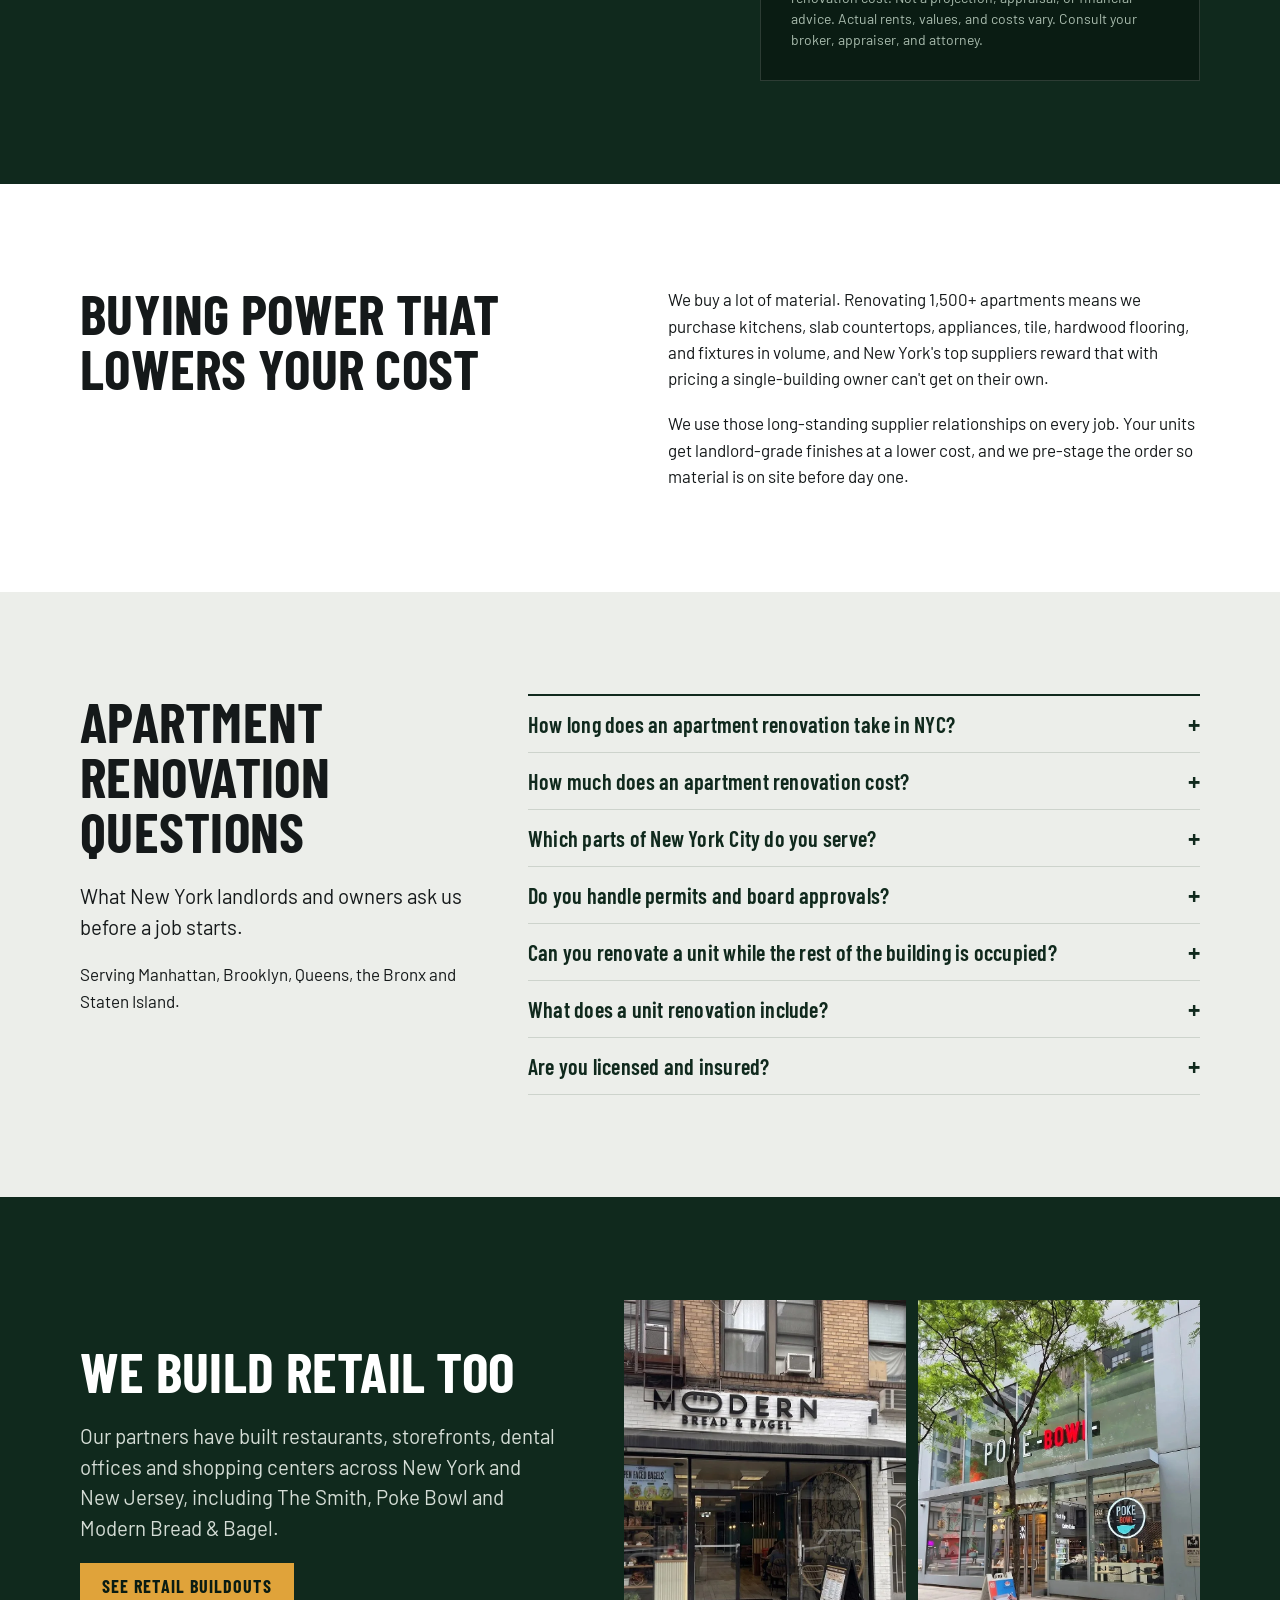
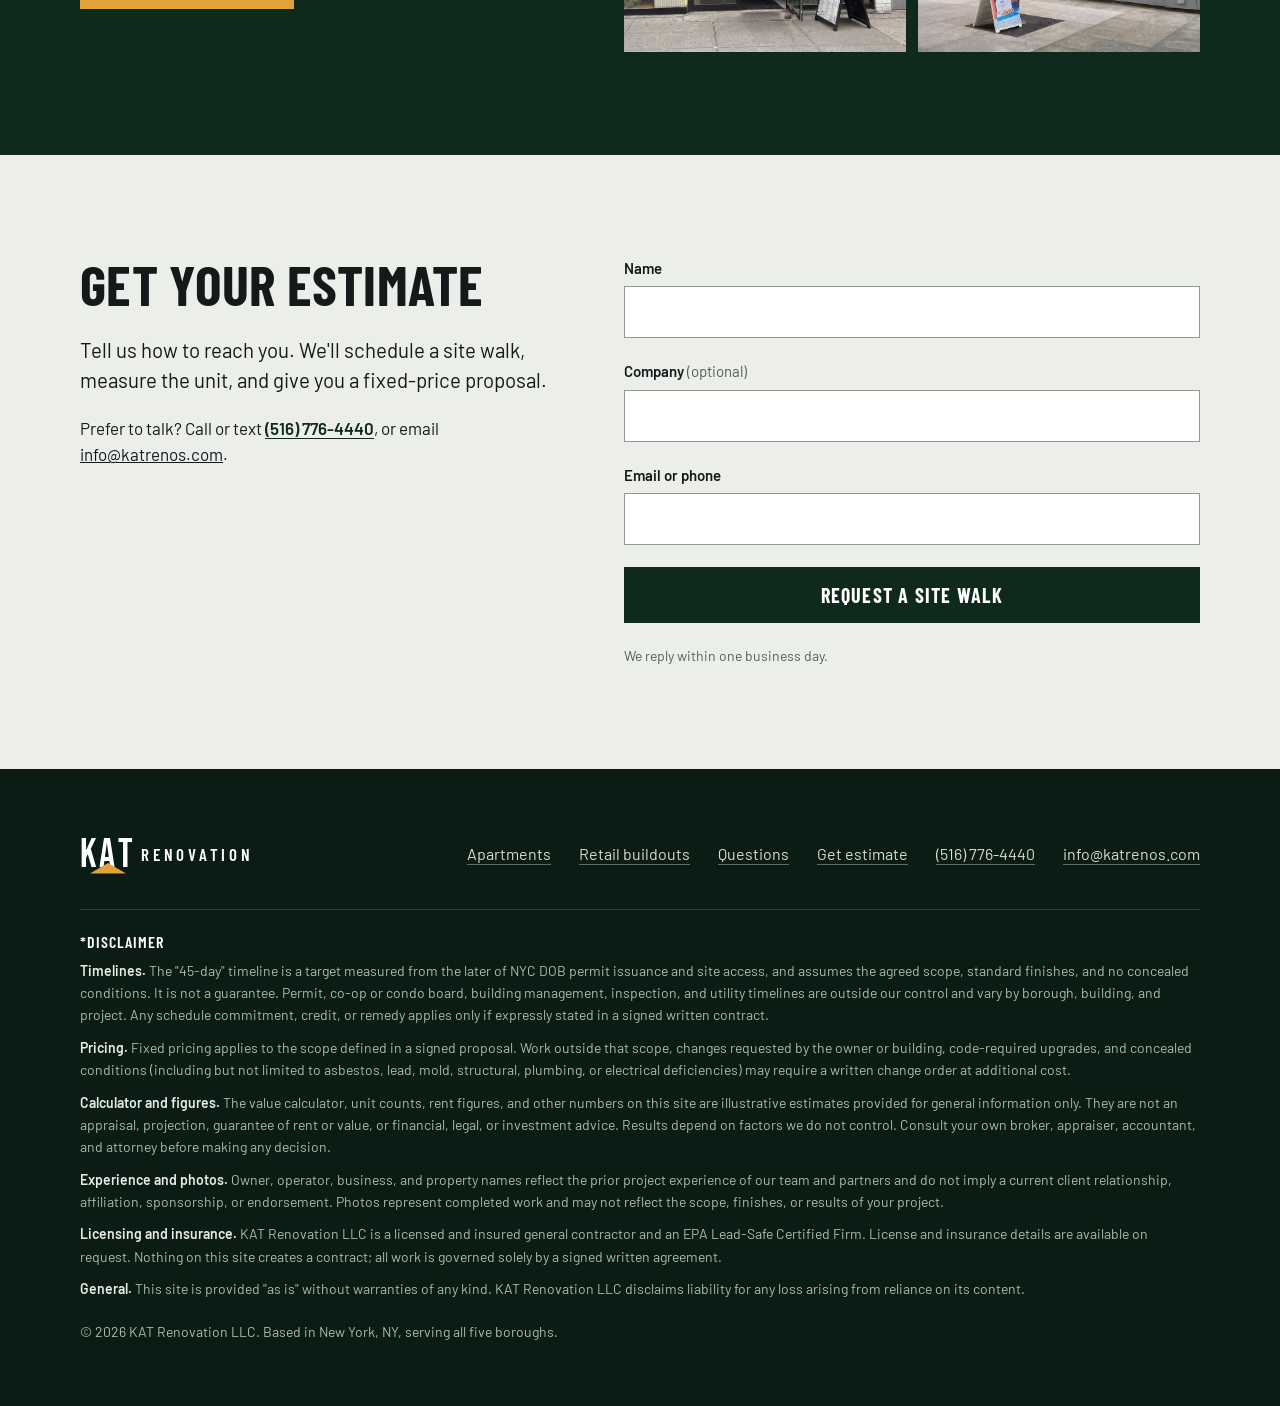
==== commit 0bedbc71: "seo: sitemap and robots, search-focused titles and copy, borough coverage, FAQ section with structur" ====
--- a/index.html
+++ b/index.html
@@ -3,8 +3,8 @@
 <head>
 <meta charset="utf-8">
 <meta name="viewport" content="width=device-width, initial-scale=1, viewport-fit=cover">
-<title>KAT Renovation | NYC Apartment Renovation Specialists</title>
-<meta name="description" content="Fixed-price apartment renovations for NYC multifamily and condo owners. Higher rents, faster turnarounds, building-code compliant.">
+<title>NYC Apartment Renovation Contractor | KAT Renovation</title>
+<meta name="description" content="NYC apartment renovation contractor for landlords, multifamily and condo owners. Fixed-price unit turnovers and gut renovations in Manhattan, Brooklyn, Queens, the Bronx and Staten Island.">
 <link rel="canonical" href="https://katrenos.com/">
 <meta property="og:site_name" content="KAT Renovation">
 <meta property="og:title" content="KAT Renovation | NYC's Trusted General Contractor">
@@ -27,8 +27,9 @@
 <link rel="preconnect" href="https://fonts.googleapis.com">
 <link rel="preconnect" href="https://fonts.gstatic.com" crossorigin>
 <link href="https://fonts.googleapis.com/css2?family=Barlow:wght@400;500;600&family=Barlow+Condensed:wght@600;700;800&family=Bebas+Neue&display=swap" rel="stylesheet">
-<link rel="stylesheet" href="/styles.css?v=6">
-<script type="application/ld+json">{"@context":"https://schema.org","@type":"GeneralContractor","name":"KAT Renovation","url":"https://katrenos.com/","telephone":"+15167764440","email":"info@katrenos.com","image":"https://katrenos.com/images/og-card-45.jpg","address":{"@type":"PostalAddress","addressLocality":"New York","addressRegion":"NY","addressCountry":"US"},"areaServed":"New York City"}</script>
+<link rel="stylesheet" href="/styles.css?v=7">
+<script type="application/ld+json">{"@context": "https://schema.org", "@type": "GeneralContractor", "name": "KAT Renovation", "url": "https://katrenos.com/", "telephone": "+15167764440", "email": "info@katrenos.com", "image": "https://katrenos.com/images/og-card-45.jpg", "description": "NYC apartment renovation contractor for landlords, multifamily and condo owners.", "address": {"@type": "PostalAddress", "addressLocality": "New York", "addressRegion": "NY", "addressCountry": "US"}, "areaServed": [{"@type": "City", "name": "New York"}, "Manhattan", "Brooklyn", "Queens", "The Bronx", "Staten Island"], "knowsAbout": ["Apartment renovation", "Kitchen renovation", "Bathroom renovation", "Multifamily unit turnover", "Retail buildouts"]}</script>
+<script type="application/ld+json">{"@context": "https://schema.org", "@type": "FAQPage", "mainEntity": [{"@type": "Question", "name": "How long does an apartment renovation take in NYC?", "acceptedAnswer": {"@type": "Answer", "text": "Our target for a typical unit is 45 days of construction, measured from the day the permit is issued and we have access. Permit and board approval time comes before that and varies by building and borough. Your written proposal states the schedule for your unit."}}, {"@type": "Question", "name": "How much does an apartment renovation cost?", "acceptedAnswer": {"@type": "Answer", "text": "It depends on the unit size, the scope and the finish level, so we price every job after a site walk. You get one fixed price for the agreed scope in writing. If something outside that scope comes up, such as a hidden plumbing problem, we price it as a written change order before doing the work."}}, {"@type": "Question", "name": "Which parts of New York City do you serve?", "acceptedAnswer": {"@type": "Answer", "text": "All five boroughs: Manhattan, Brooklyn, Queens, the Bronx and Staten Island. We work in rental buildings, condos and co-ops."}}, {"@type": "Question", "name": "Do you handle permits and board approvals?", "acceptedAnswer": {"@type": "Answer", "text": "Yes. We prepare and file the NYC Department of Buildings paperwork and put together the alteration package your co-op or condo board asks for. Approval timing is set by the city and the building, not by us."}}, {"@type": "Question", "name": "Can you renovate a unit while the rest of the building is occupied?", "acceptedAnswer": {"@type": "Answer", "text": "Yes, that is most of our work. We follow the building's work hours, protect hallways and elevators, and keep the unit closed off so neighbors are disturbed as little as possible."}}, {"@type": "Question", "name": "What does a unit renovation include?", "acceptedAnswer": {"@type": "Answer", "text": "Whatever the unit needs to rent or sell for more: kitchens, bathrooms, flooring, painting, lighting, electrical and plumbing updates, up to a full gut renovation. We also renovate several units at once for owners turning over a building."}}, {"@type": "Question", "name": "Are you licensed and insured?", "acceptedAnswer": {"@type": "Answer", "text": "Yes. KAT Renovation LLC is a licensed and insured general contractor and an EPA Lead-Safe Certified Firm, which matters for buildings built before 1978. We send a certificate of insurance on request."}}]}</script>
 </head>
 <body>
 <a class="skip" href="#main">Skip to content</a>
@@ -54,9 +55,9 @@
   <div class="wrap">
     <div class="hero-grid">
       <div class="hero-copy">
-        <p class="who">Licensed NYC general contractor</p>
+        <p class="who">NYC apartment renovation contractor</p>
         <h1 class="h-display">Higher rents in 45&nbsp;days*</h1>
-        <p class="lede">Full-service apartment renovations for New York multifamily and condo owners. We turn a tired unit into a listing that commands more rent, on a fixed price.</p>
+        <p class="lede">Full-service apartment renovations for New York City landlords, multifamily owners and condo owners. We turn a tired unit into a listing that commands more rent, on a fixed price.</p>
         <div class="hero-actions">
           <a href="#estimate" class="btn">Request a site walk</a>
           <a href="#work" class="text">See before and after</a>
@@ -91,7 +92,7 @@
 
 <section class="band band--concrete" id="work">
   <div class="wrap">
-    <h2 class="h-section">Before and after</h2>
+    <h2 class="h-section">Apartment renovations, before and after</h2>
     <p class="lede" style="margin-top:14px">Same footprint, same building. This is what a 45-day turnaround looks like.</p>
     <div class="pairs">
       <div class="pair">
@@ -115,9 +116,9 @@
 <section class="band band--shed">
   <div class="wrap why">
     <div>
-      <h2 class="h-section">Why owners choose KAT</h2>
+      <h2 class="h-section">Why NYC owners choose KAT</h2>
       <ul class="points">
-        <li>Full-service general contractor, with 1,500+ New York units renovated by our team.</li>
+        <li>Full-service general contractor for kitchen, bathroom and full gut renovations, with 1,500+ New York apartments renovated by our team.</li>
         <li>Volume buying power. The material we purchase across those units earns preferred supplier rates, and we pass the savings on to you.</li>
         <li>Fixed pricing on the agreed scope, with written schedule commitments.</li>
         <li>Full code compliance, and an EPA Lead-Safe Certified Firm for pre-1978 buildings.</li>
@@ -155,6 +156,46 @@
     <div class="stack measure">
       <p>We buy a lot of material. Renovating 1,500+ apartments means we purchase kitchens, slab countertops, appliances, tile, hardwood flooring, and fixtures in volume, and New York's top suppliers reward that with pricing a single-building owner can't get on their own.</p>
       <p>We use those long-standing supplier relationships on every job. Your units get landlord-grade finishes at a lower cost, and we pre-stage the order so material is on site before day one.</p>
+    </div>
+  </div>
+</section>
+
+<section class="band band--concrete" id="faq">
+  <div class="wrap faq-grid">
+    <div class="stack">
+      <h2 class="h-section">Apartment renovation questions</h2>
+      <p class="lede">What New York landlords and owners ask us before a job starts.</p>
+      <p>Serving Manhattan, Brooklyn, Queens, the Bronx and Staten Island.</p>
+    </div>
+    <div class="faq">
+      <details>
+        <summary>How long does an apartment renovation take in NYC?</summary>
+        <p>Our target for a typical unit is 45 days of construction, measured from the day the permit is issued and we have access. Permit and board approval time comes before that and varies by building and borough. Your written proposal states the schedule for your unit.</p>
+      </details>
+      <details>
+        <summary>How much does an apartment renovation cost?</summary>
+        <p>It depends on the unit size, the scope and the finish level, so we price every job after a site walk. You get one fixed price for the agreed scope in writing. If something outside that scope comes up, such as a hidden plumbing problem, we price it as a written change order before doing the work.</p>
+      </details>
+      <details>
+        <summary>Which parts of New York City do you serve?</summary>
+        <p>All five boroughs: Manhattan, Brooklyn, Queens, the Bronx and Staten Island. We work in rental buildings, condos and co-ops.</p>
+      </details>
+      <details>
+        <summary>Do you handle permits and board approvals?</summary>
+        <p>Yes. We prepare and file the NYC Department of Buildings paperwork and put together the alteration package your co-op or condo board asks for. Approval timing is set by the city and the building, not by us.</p>
+      </details>
+      <details>
+        <summary>Can you renovate a unit while the rest of the building is occupied?</summary>
+        <p>Yes, that is most of our work. We follow the building&#x27;s work hours, protect hallways and elevators, and keep the unit closed off so neighbors are disturbed as little as possible.</p>
+      </details>
+      <details>
+        <summary>What does a unit renovation include?</summary>
+        <p>Whatever the unit needs to rent or sell for more: kitchens, bathrooms, flooring, painting, lighting, electrical and plumbing updates, up to a full gut renovation. We also renovate several units at once for owners turning over a building.</p>
+      </details>
+      <details>
+        <summary>Are you licensed and insured?</summary>
+        <p>Yes. KAT Renovation LLC is a licensed and insured general contractor and an EPA Lead-Safe Certified Firm, which matters for buildings built before 1978. We send a certificate of insurance on request.</p>
+      </details>
     </div>
   </div>
 </section>
@@ -207,6 +248,7 @@
       <nav class="footer-nav" aria-label="Footer">
         <a href="/">Apartments</a>
         <a href="/retail/">Retail buildouts</a>
+        <a href="#faq">Questions</a>
         <a href="#estimate">Get estimate</a>
         <a href="tel:+15167764440">(516) 776-4440</a>
         <a href="mailto:info@katrenos.com">info@katrenos.com</a>
--- a/styles.css
+++ b/styles.css
@@ -366,3 +366,18 @@
 /* Legible small print */
 .disclaimer { font-size: 14px; }
 .note, .legal { font-size: 14px; }
+
+/* FAQ */
+.faq-grid { display: grid; gap: clamp(24px, 5vw, 72px); align-items: start; }
+@media (min-width: 900px) { .faq-grid { grid-template-columns: minmax(0, 4fr) minmax(0, 7fr); } }
+.faq { border-top: 2px solid var(--shed); }
+.faq details { border-bottom: 1px solid var(--rule); }
+.faq summary {
+  display: flex; align-items: center; justify-content: space-between; gap: 16px;
+  min-height: 56px; padding: 12px 0; cursor: pointer; list-style: none;
+  font: 600 22px/1.2 var(--display); letter-spacing: 0.01em; color: var(--shed);
+}
+.faq summary::-webkit-details-marker { display: none; }
+.faq summary::after { content: "+"; flex: none; font: 600 28px/1 var(--display); color: var(--shed); }
+.faq details[open] summary::after { content: "\2212"; }
+.faq details p { padding: 0 0 18px; max-width: 40em; }
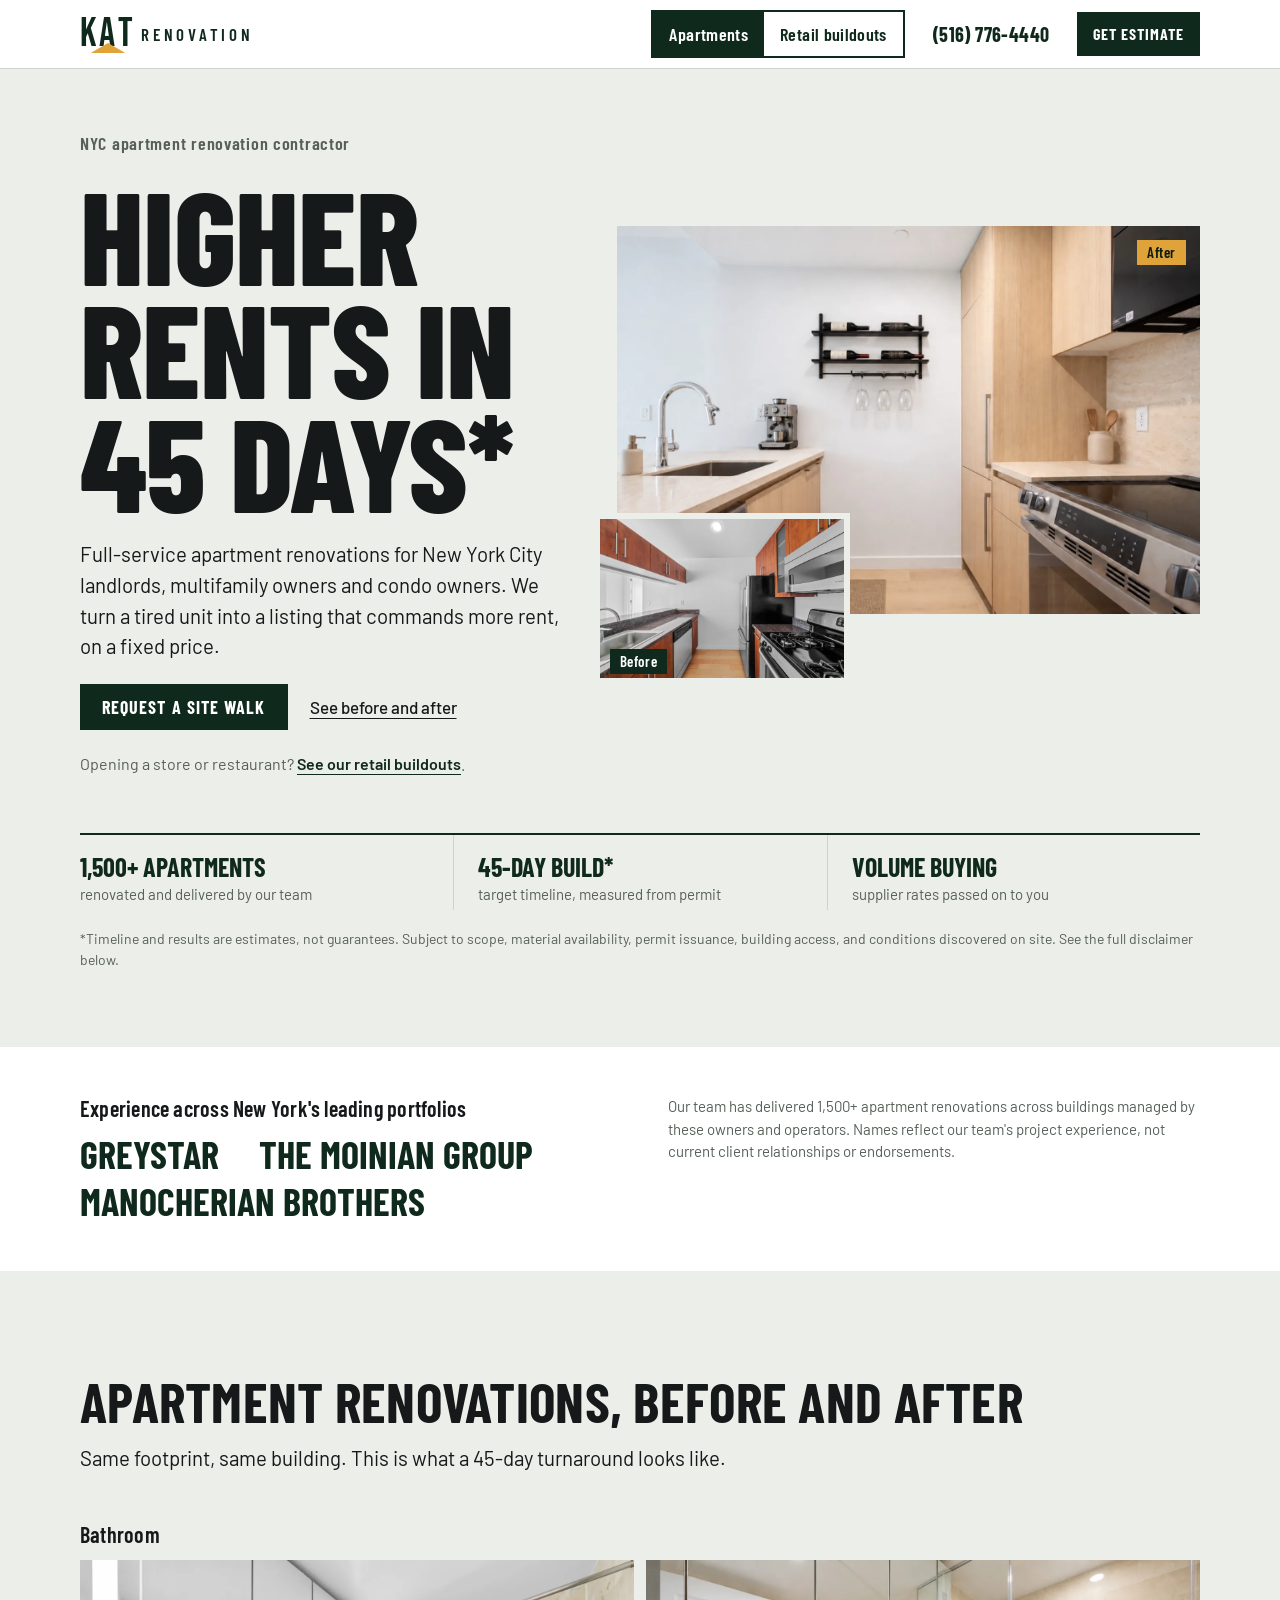
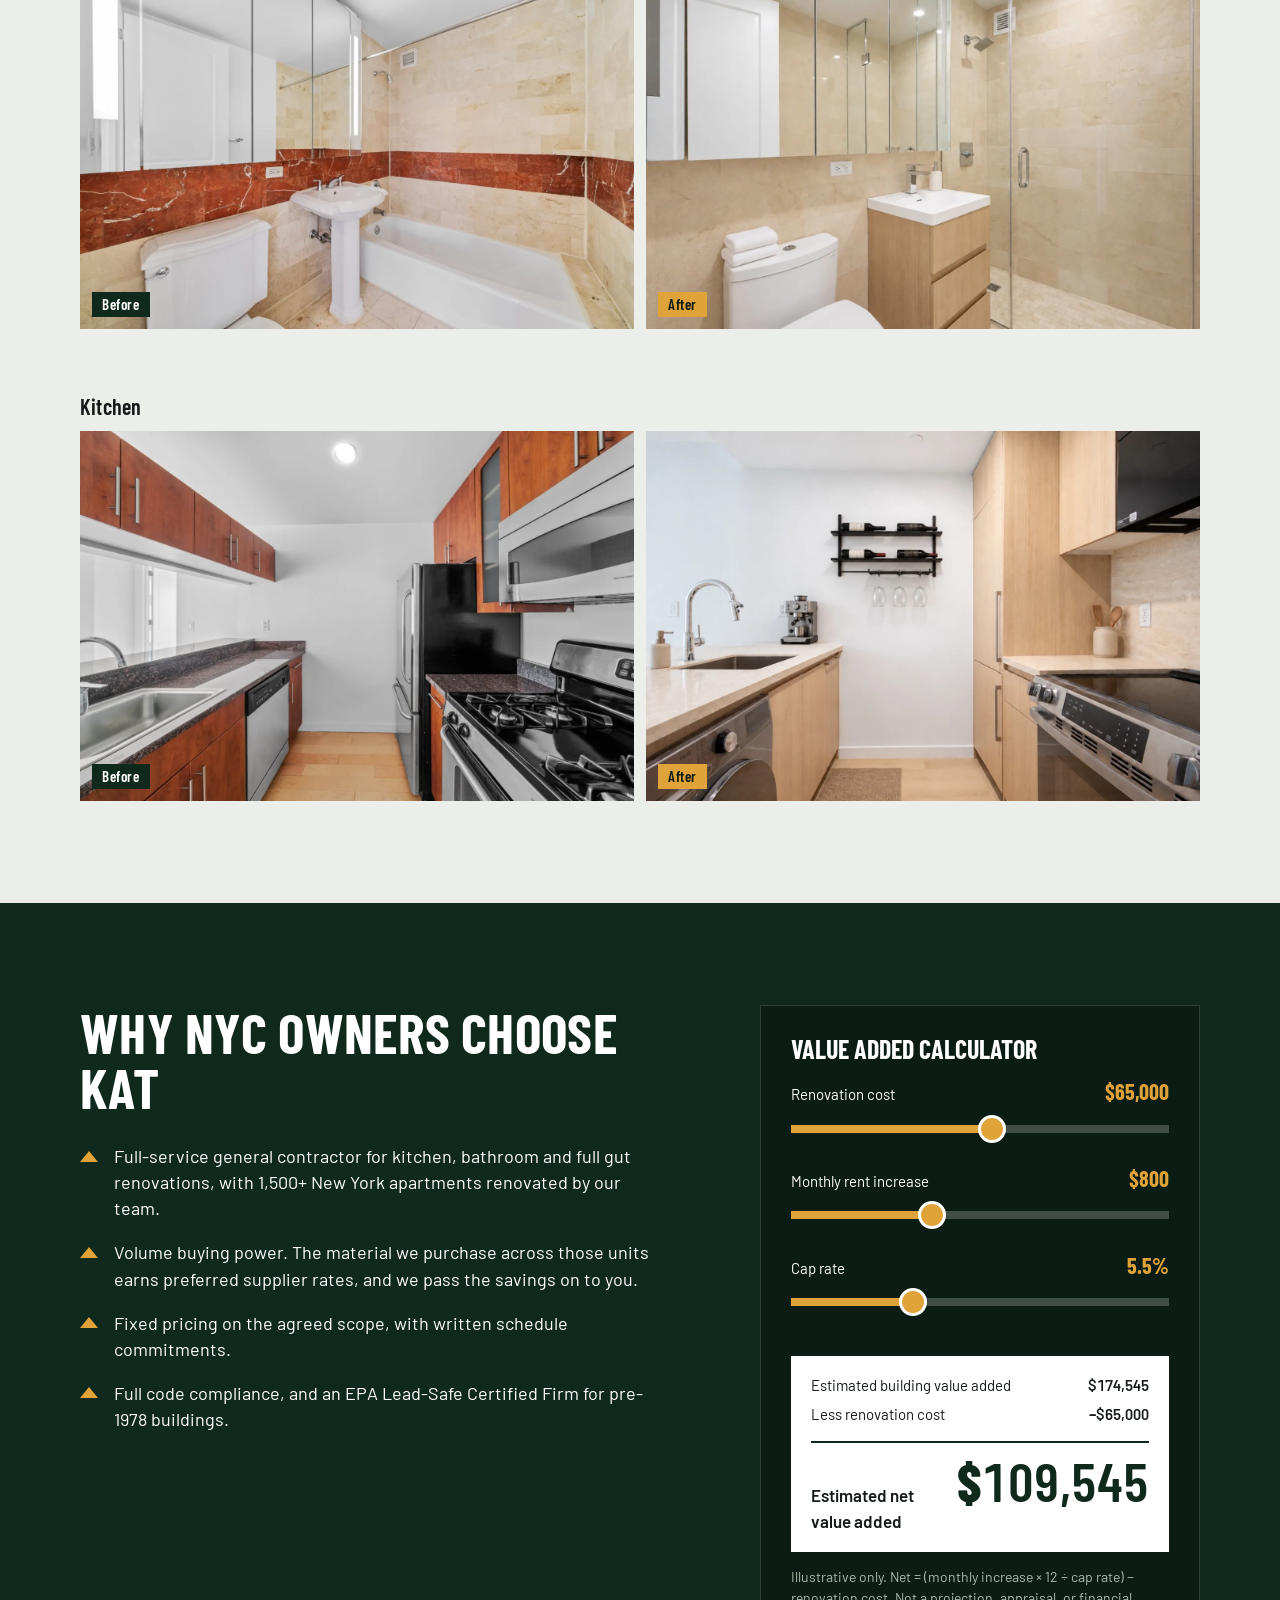
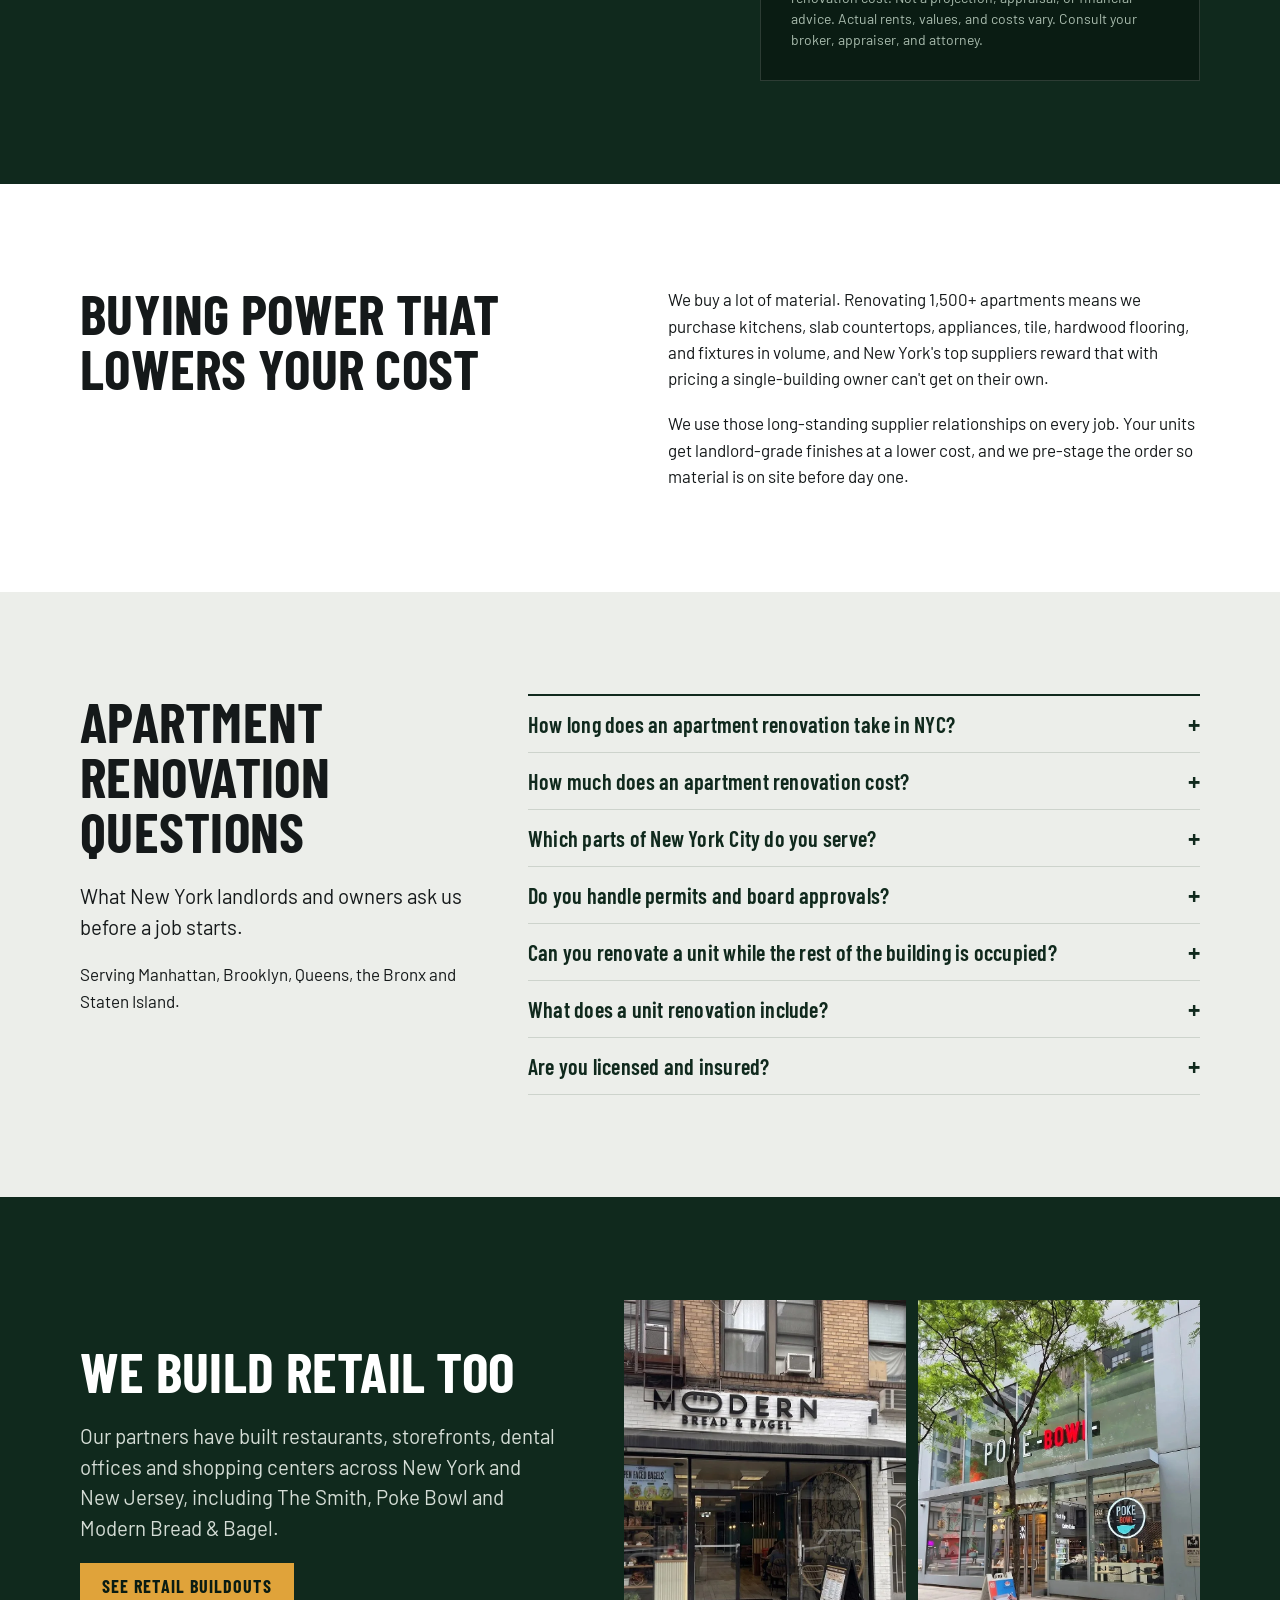
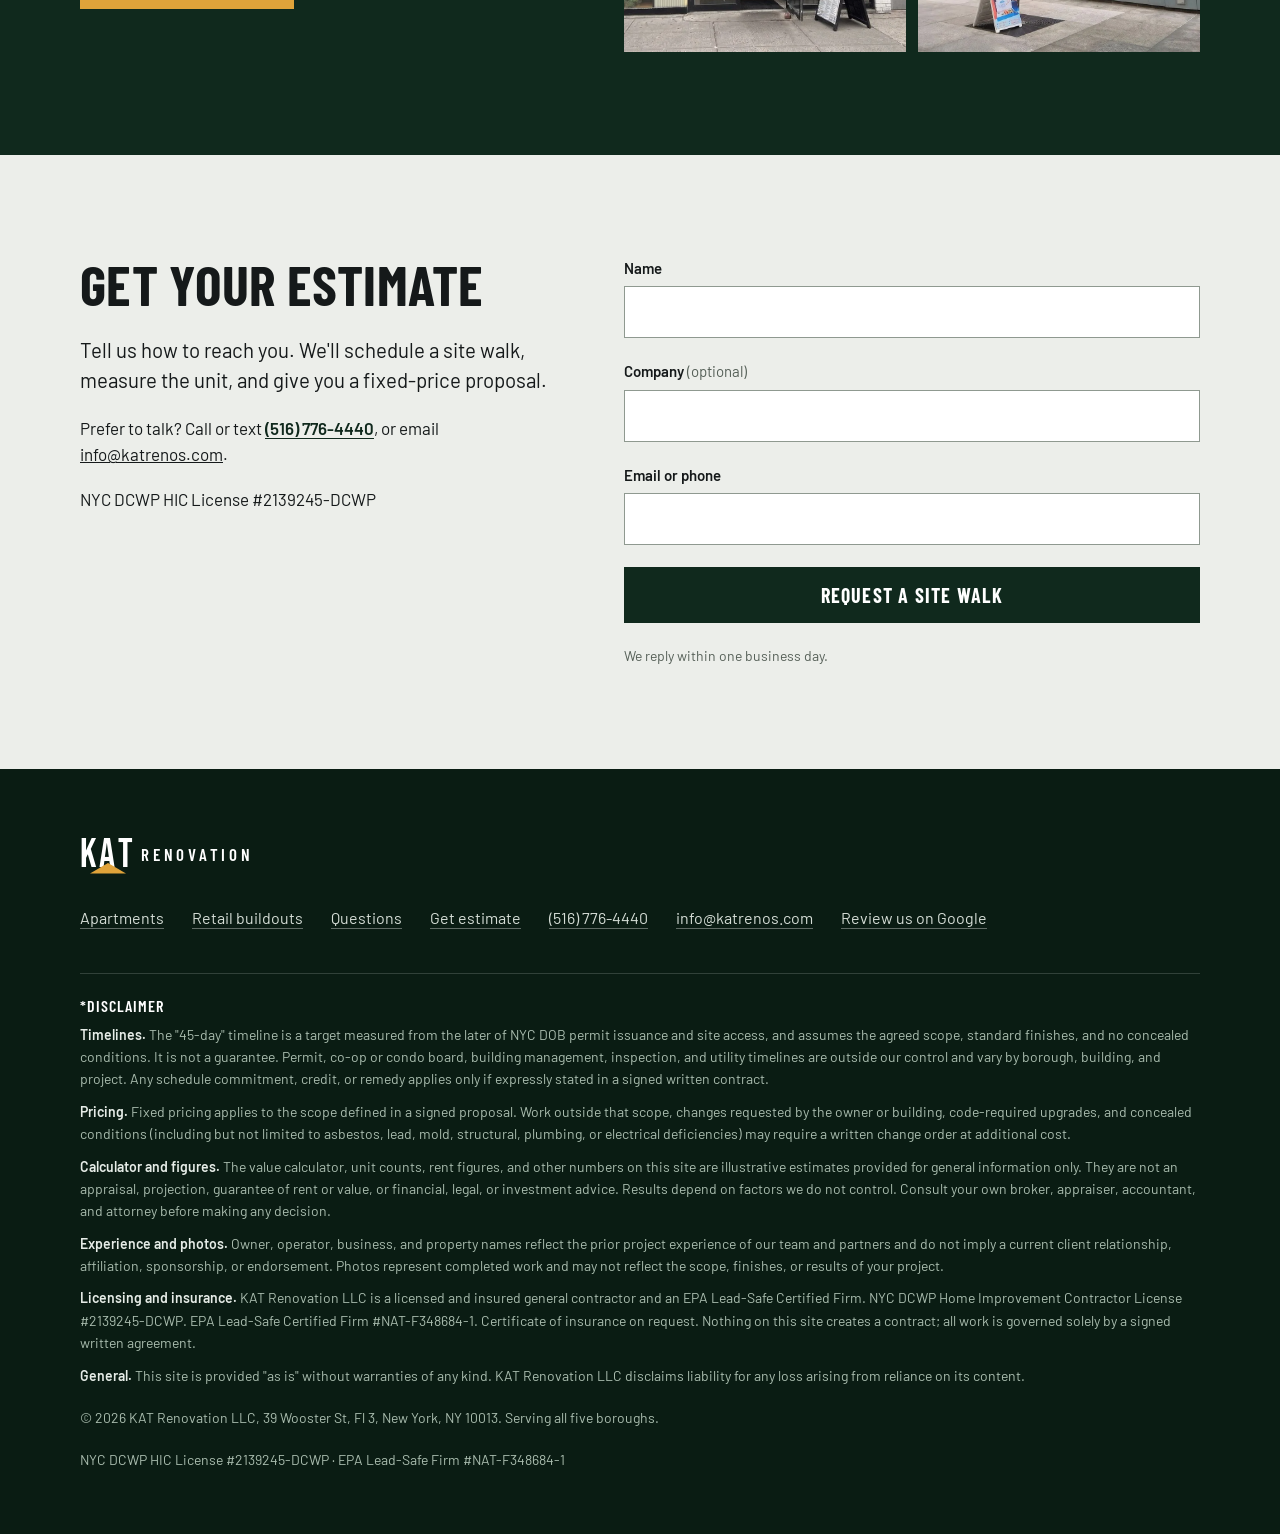
==== commit 2d38700c: "trust: license numbers, street address, Google review link, llms.txt Co-Authored-By: Claude Opus 5.5" ====
--- a/index.html
+++ b/index.html
@@ -4,7 +4,7 @@
 <meta charset="utf-8">
 <meta name="viewport" content="width=device-width, initial-scale=1, viewport-fit=cover">
 <title>NYC Apartment Renovation Contractor | KAT Renovation</title>
-<meta name="description" content="NYC apartment renovation contractor for landlords, multifamily and condo owners. Fixed-price unit turnovers and gut renovations in Manhattan, Brooklyn, Queens, the Bronx and Staten Island.">
+<meta name="description" content="NYC apartment renovation contractor for landlords and condo owners. Fixed price unit turnovers and gut renovations in all five boroughs. Licensed and insured.">
 <link rel="canonical" href="https://katrenos.com/">
 <meta property="og:site_name" content="KAT Renovation">
 <meta property="og:title" content="KAT Renovation | NYC's Trusted General Contractor">
@@ -28,7 +28,7 @@
 <link rel="preconnect" href="https://fonts.gstatic.com" crossorigin>
 <link href="https://fonts.googleapis.com/css2?family=Barlow:wght@400;500;600&family=Barlow+Condensed:wght@600;700;800&family=Bebas+Neue&display=swap" rel="stylesheet">
 <link rel="stylesheet" href="/styles.css?v=7">
-<script type="application/ld+json">{"@context": "https://schema.org", "@type": "GeneralContractor", "name": "KAT Renovation", "url": "https://katrenos.com/", "telephone": "+15167764440", "email": "info@katrenos.com", "image": "https://katrenos.com/images/og-card-45.jpg", "description": "NYC apartment renovation contractor for landlords, multifamily and condo owners.", "address": {"@type": "PostalAddress", "addressLocality": "New York", "addressRegion": "NY", "addressCountry": "US"}, "areaServed": [{"@type": "City", "name": "New York"}, "Manhattan", "Brooklyn", "Queens", "The Bronx", "Staten Island"], "knowsAbout": ["Apartment renovation", "Kitchen renovation", "Bathroom renovation", "Multifamily unit turnover", "Retail buildouts"]}</script>
+<script type="application/ld+json">{"@context": "https://schema.org", "@type": "GeneralContractor", "name": "KAT Renovation", "url": "https://katrenos.com/", "telephone": "+15167764440", "email": "info@katrenos.com", "image": "https://katrenos.com/images/og-card-45.jpg", "description": "NYC apartment renovation contractor for landlords, multifamily and condo owners.", "address": {"@type": "PostalAddress", "streetAddress": "39 Wooster St, Fl 3", "addressLocality": "New York", "addressRegion": "NY", "postalCode": "10013", "addressCountry": "US"}, "areaServed": [{"@type": "City", "name": "New York"}, "Manhattan", "Brooklyn", "Queens", "The Bronx", "Staten Island"], "knowsAbout": ["Apartment renovation", "Kitchen renovation", "Bathroom renovation", "Multifamily unit turnover", "Retail buildouts"], "legalName": "KAT Renovation LLC", "sameAs": ["https://g.page/r/CdDJ072TU0iWEBM/review"], "hasCredential": [{"@type": "EducationalOccupationalCredential", "name": "NYC DCWP Home Improvement Contractor License", "identifier": "2139245-DCWP", "recognizedBy": {"@type": "GovernmentOrganization", "name": "NYC Department of Consumer and Worker Protection"}}, {"@type": "EducationalOccupationalCredential", "name": "EPA Lead-Safe Certified Firm (RRP)", "identifier": "NAT-F348684-1", "recognizedBy": {"@type": "GovernmentOrganization", "name": "US Environmental Protection Agency"}}]}</script>
 <script type="application/ld+json">{"@context": "https://schema.org", "@type": "FAQPage", "mainEntity": [{"@type": "Question", "name": "How long does an apartment renovation take in NYC?", "acceptedAnswer": {"@type": "Answer", "text": "Our target for a typical unit is 45 days of construction, measured from the day the permit is issued and we have access. Permit and board approval time comes before that and varies by building and borough. Your written proposal states the schedule for your unit."}}, {"@type": "Question", "name": "How much does an apartment renovation cost?", "acceptedAnswer": {"@type": "Answer", "text": "It depends on the unit size, the scope and the finish level, so we price every job after a site walk. You get one fixed price for the agreed scope in writing. If something outside that scope comes up, such as a hidden plumbing problem, we price it as a written change order before doing the work."}}, {"@type": "Question", "name": "Which parts of New York City do you serve?", "acceptedAnswer": {"@type": "Answer", "text": "All five boroughs: Manhattan, Brooklyn, Queens, the Bronx and Staten Island. We work in rental buildings, condos and co-ops."}}, {"@type": "Question", "name": "Do you handle permits and board approvals?", "acceptedAnswer": {"@type": "Answer", "text": "Yes. We prepare and file the NYC Department of Buildings paperwork and put together the alteration package your co-op or condo board asks for. Approval timing is set by the city and the building, not by us."}}, {"@type": "Question", "name": "Can you renovate a unit while the rest of the building is occupied?", "acceptedAnswer": {"@type": "Answer", "text": "Yes, that is most of our work. We follow the building's work hours, protect hallways and elevators, and keep the unit closed off so neighbors are disturbed as little as possible."}}, {"@type": "Question", "name": "What does a unit renovation include?", "acceptedAnswer": {"@type": "Answer", "text": "Whatever the unit needs to rent or sell for more: kitchens, bathrooms, flooring, painting, lighting, electrical and plumbing updates, up to a full gut renovation. We also renovate several units at once for owners turning over a building."}}, {"@type": "Question", "name": "Are you licensed and insured?", "acceptedAnswer": {"@type": "Answer", "text": "Yes. KAT Renovation LLC is a licensed and insured general contractor and an EPA Lead-Safe Certified Firm, which matters for buildings built before 1978. We send a certificate of insurance on request."}}]}</script>
 </head>
 <body>
@@ -220,6 +220,7 @@
       <h2 class="h-section">Get your estimate</h2>
       <p class="lede">Tell us how to reach you. We'll schedule a site walk, measure the unit, and give you a fixed-price proposal.</p>
       <p>Prefer to talk? Call or text <a class="tel" href="tel:+15167764440">(516) 776-4440</a>, or email <a href="mailto:info@katrenos.com">info@katrenos.com</a>.</p>
+      <p>NYC DCWP HIC License #2139245-DCWP</p>
     </div>
     <form class="form" id="estimateForm" action="https://formsubmit.co/info@katrenos.com" method="POST">
       <input type="hidden" name="_subject" value="New apartment estimate request from katrenos.com">
@@ -252,6 +253,7 @@
         <a href="#estimate">Get estimate</a>
         <a href="tel:+15167764440">(516) 776-4440</a>
         <a href="mailto:info@katrenos.com">info@katrenos.com</a>
+        <a href="https://g.page/r/CdDJ072TU0iWEBM/review" rel="noopener" target="_blank">Review us on Google</a>
       </nav>
     </div>
     <div class="disclaimer">
@@ -260,10 +262,11 @@
       <p><strong>Pricing.</strong> Fixed pricing applies to the scope defined in a signed proposal. Work outside that scope, changes requested by the owner or building, code-required upgrades, and concealed conditions (including but not limited to asbestos, lead, mold, structural, plumbing, or electrical deficiencies) may require a written change order at additional cost.</p>
       <p><strong>Calculator and figures.</strong> The value calculator, unit counts, rent figures, and other numbers on this site are illustrative estimates provided for general information only. They are not an appraisal, projection, guarantee of rent or value, or financial, legal, or investment advice. Results depend on factors we do not control. Consult your own broker, appraiser, accountant, and attorney before making any decision.</p>
       <p><strong>Experience and photos.</strong> Owner, operator, business, and property names reflect the prior project experience of our team and partners and do not imply a current client relationship, affiliation, sponsorship, or endorsement. Photos represent completed work and may not reflect the scope, finishes, or results of your project.</p>
-      <p><strong>Licensing and insurance.</strong> KAT Renovation LLC is a licensed and insured general contractor and an EPA Lead-Safe Certified Firm. License and insurance details are available on request. Nothing on this site creates a contract; all work is governed solely by a signed written agreement.</p>
+      <p><strong>Licensing and insurance.</strong> KAT Renovation LLC is a licensed and insured general contractor and an EPA Lead-Safe Certified Firm. NYC DCWP Home Improvement Contractor License #2139245-DCWP. EPA Lead-Safe Certified Firm #NAT-F348684-1. Certificate of insurance on request. Nothing on this site creates a contract; all work is governed solely by a signed written agreement.</p>
       <p><strong>General.</strong> This site is provided "as is" without warranties of any kind. KAT Renovation LLC disclaims liability for any loss arising from reliance on its content.</p>
     </div>
-    <p class="legal">&copy; 2026 KAT Renovation LLC. Based in New York, NY, serving all five boroughs.</p>
+    <p class="legal">&copy; 2026 KAT Renovation LLC, 39 Wooster St, Fl 3, New York, NY 10013. Serving all five boroughs.</p>
+    <p class="legal">NYC DCWP HIC License #2139245-DCWP &middot; EPA Lead-Safe Firm #NAT-F348684-1</p>
   </div>
 </footer>
 
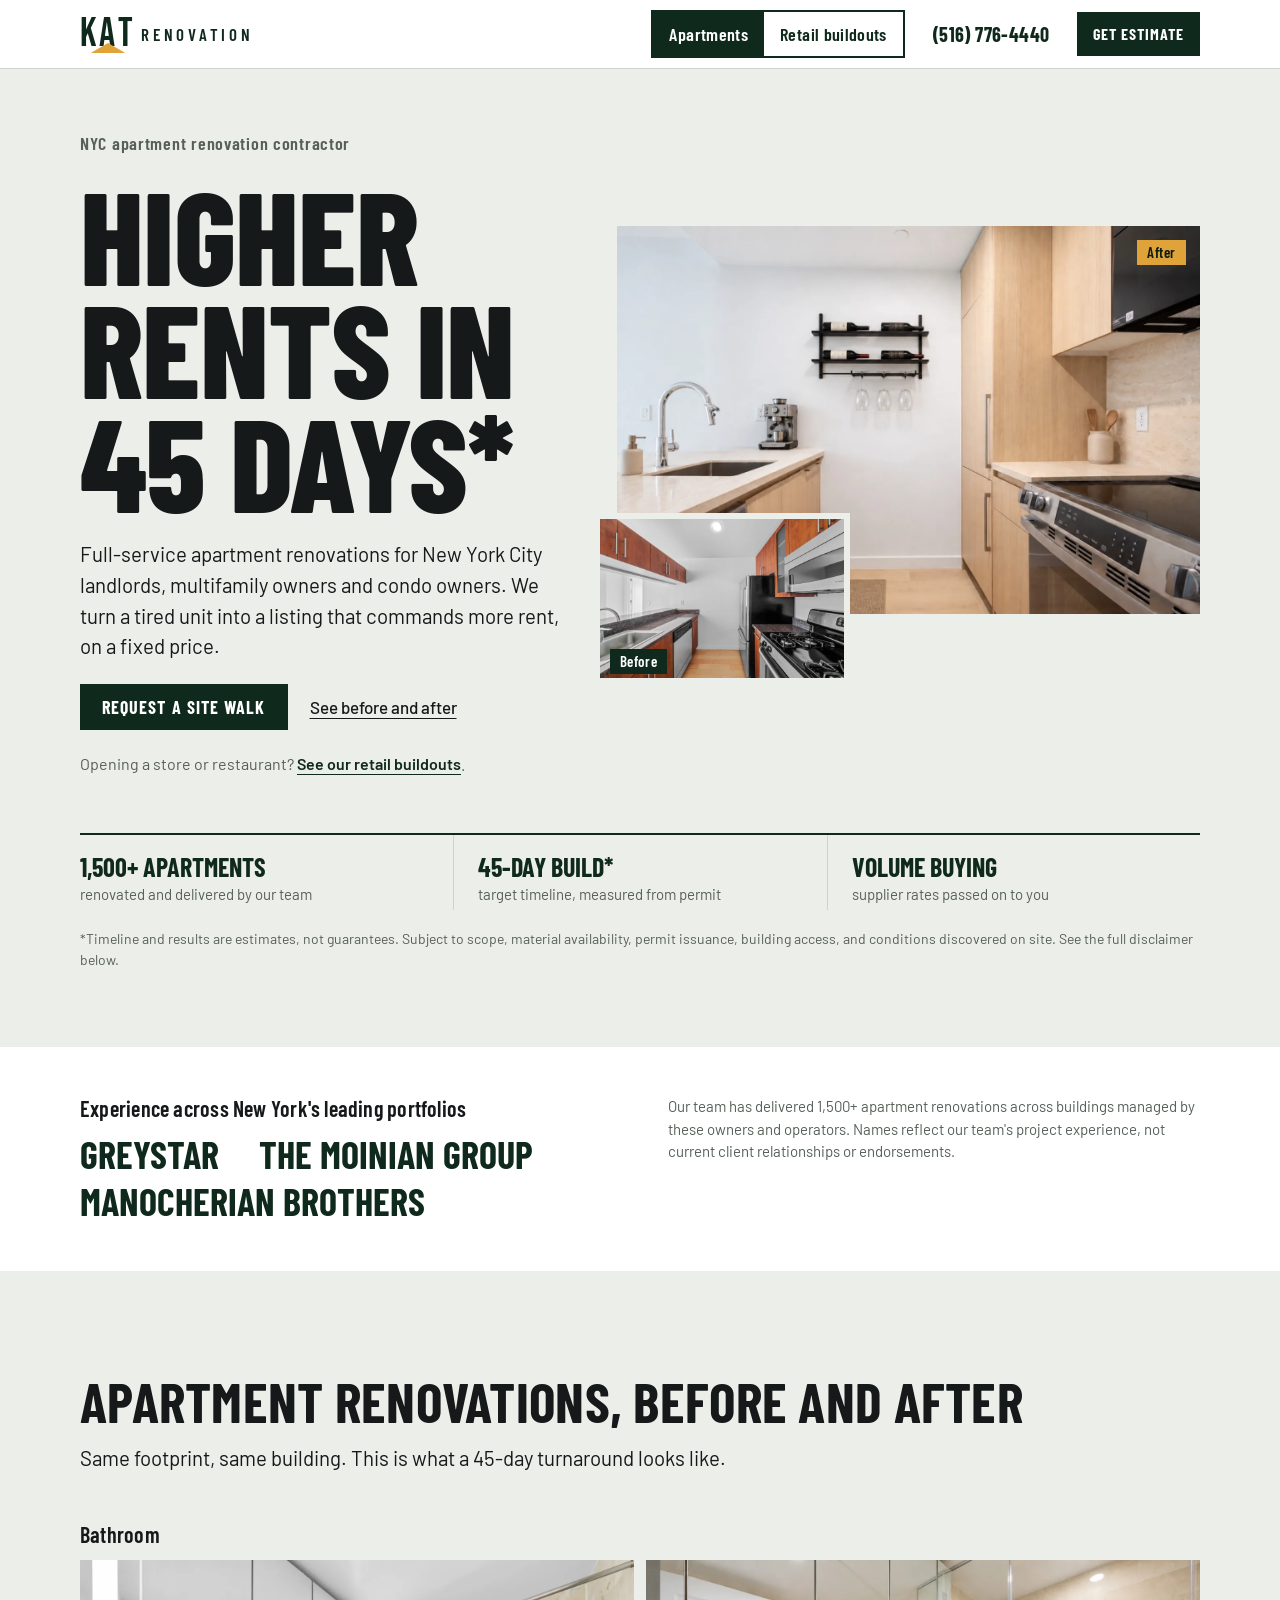
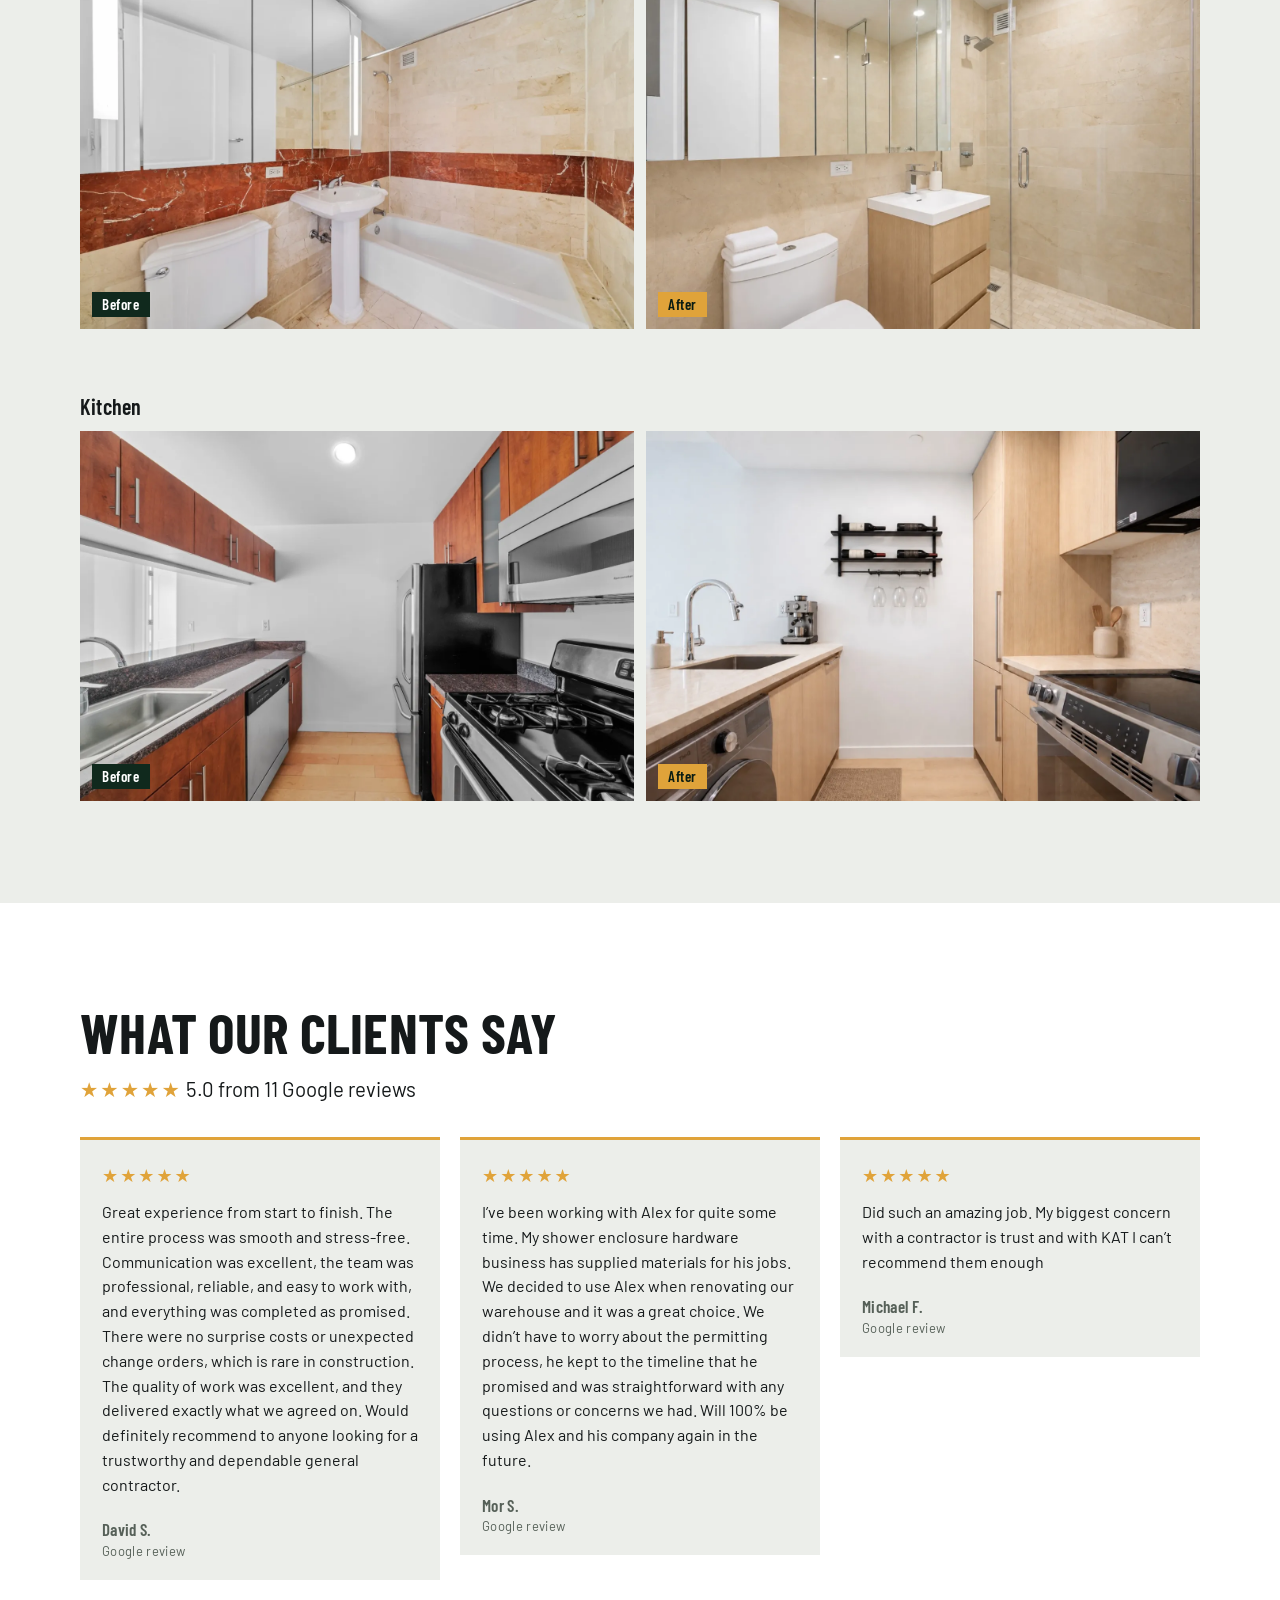
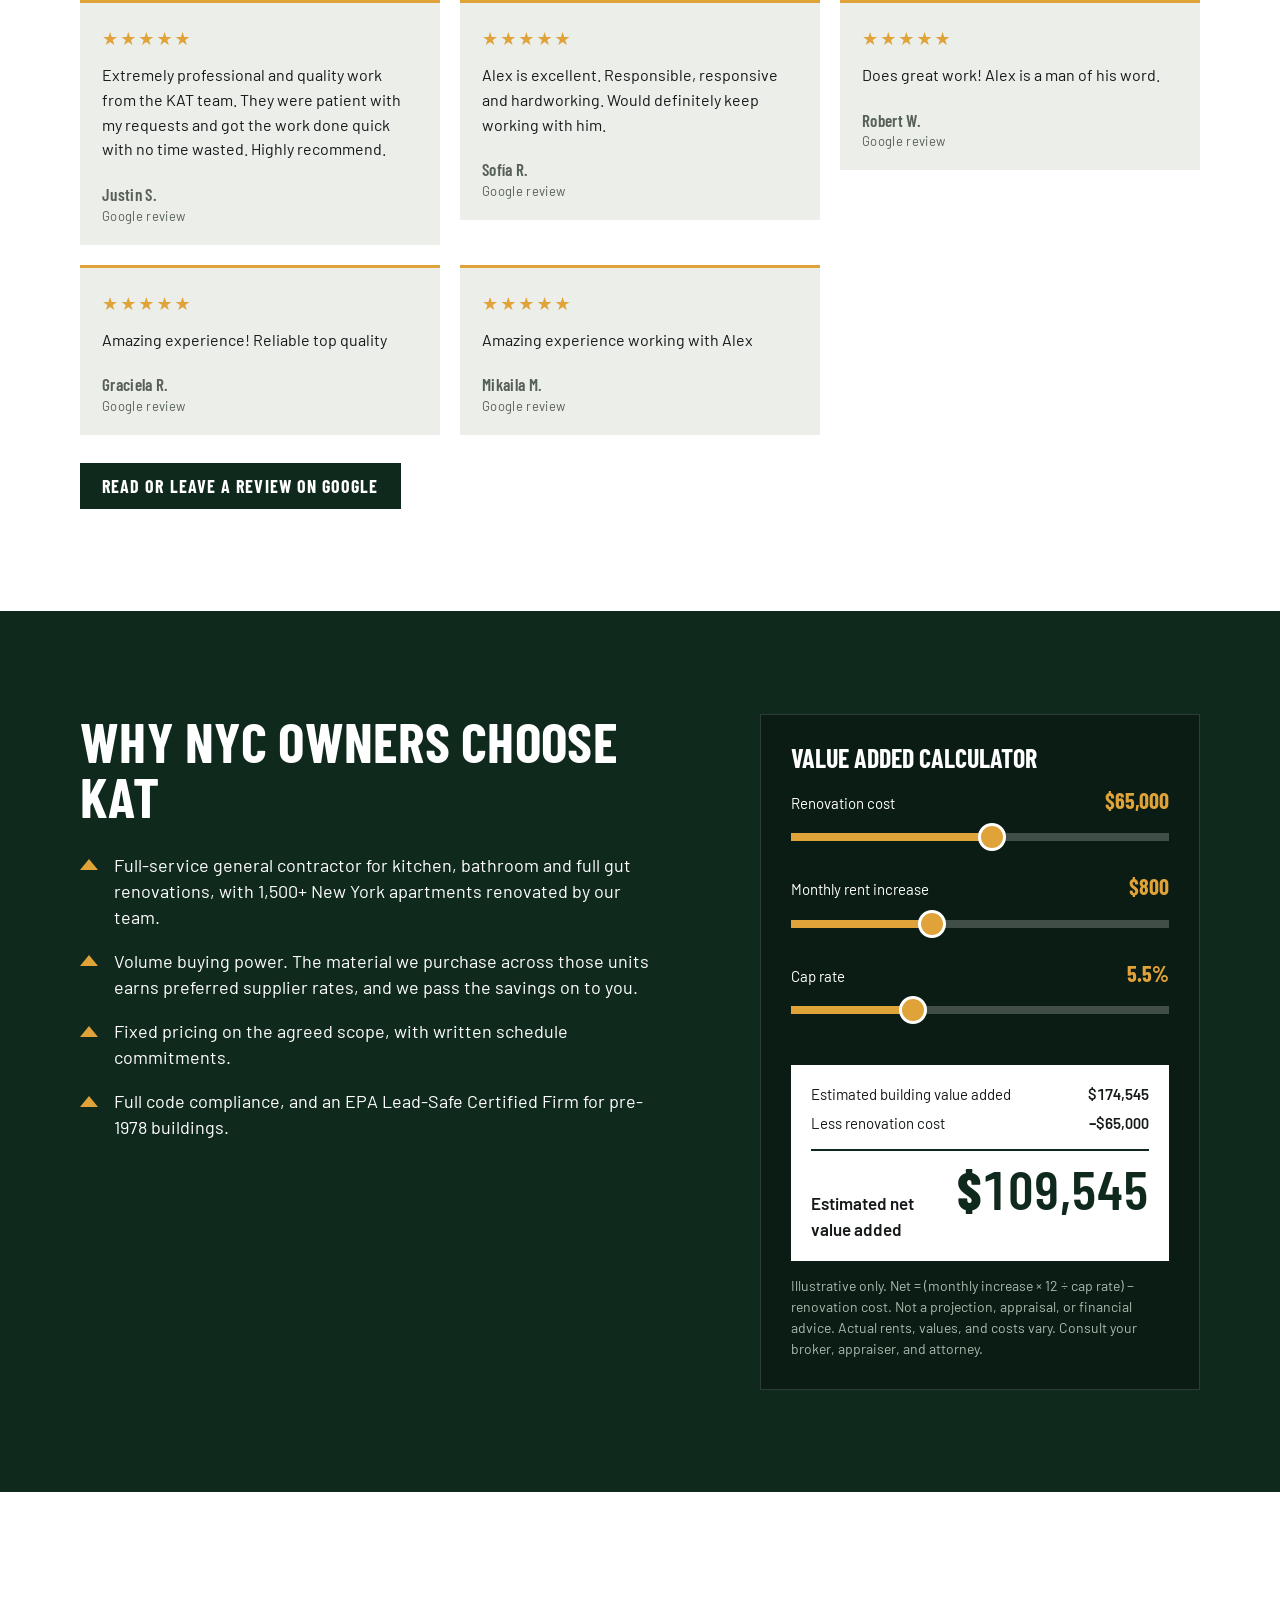
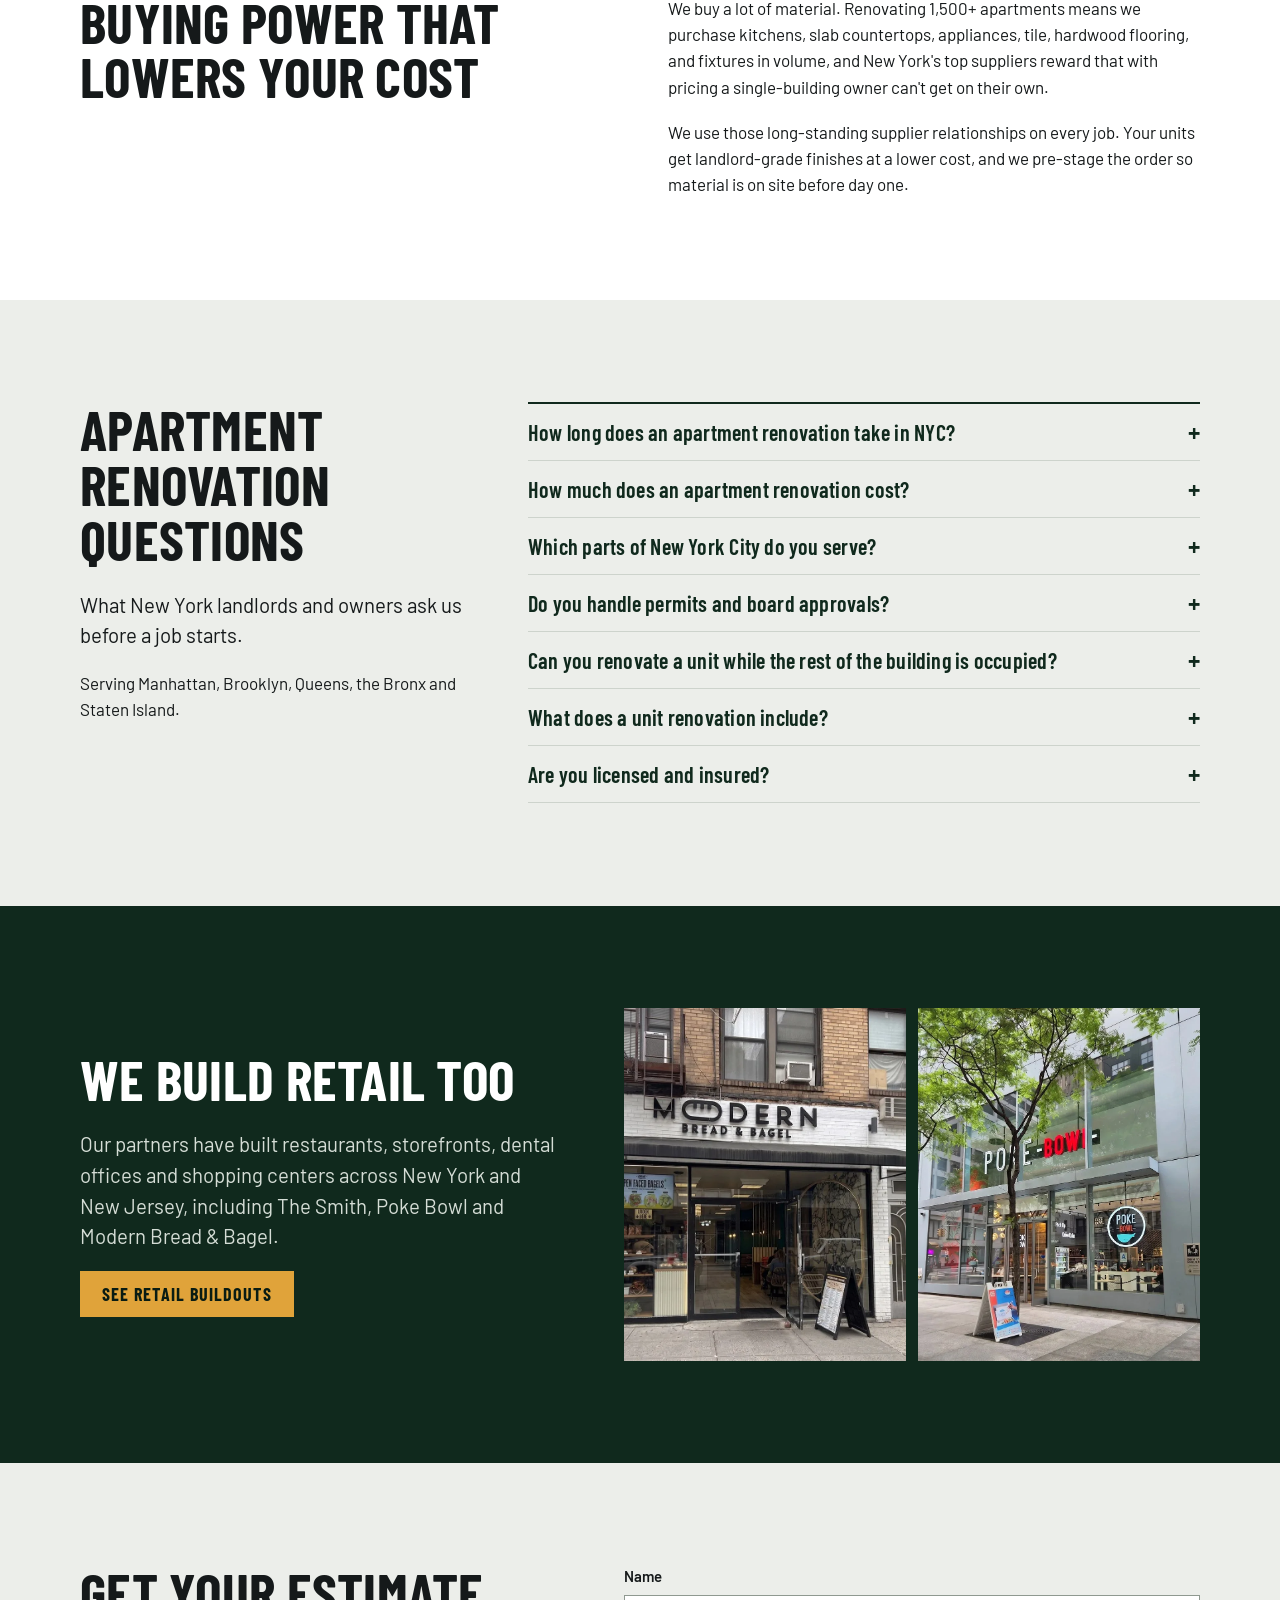
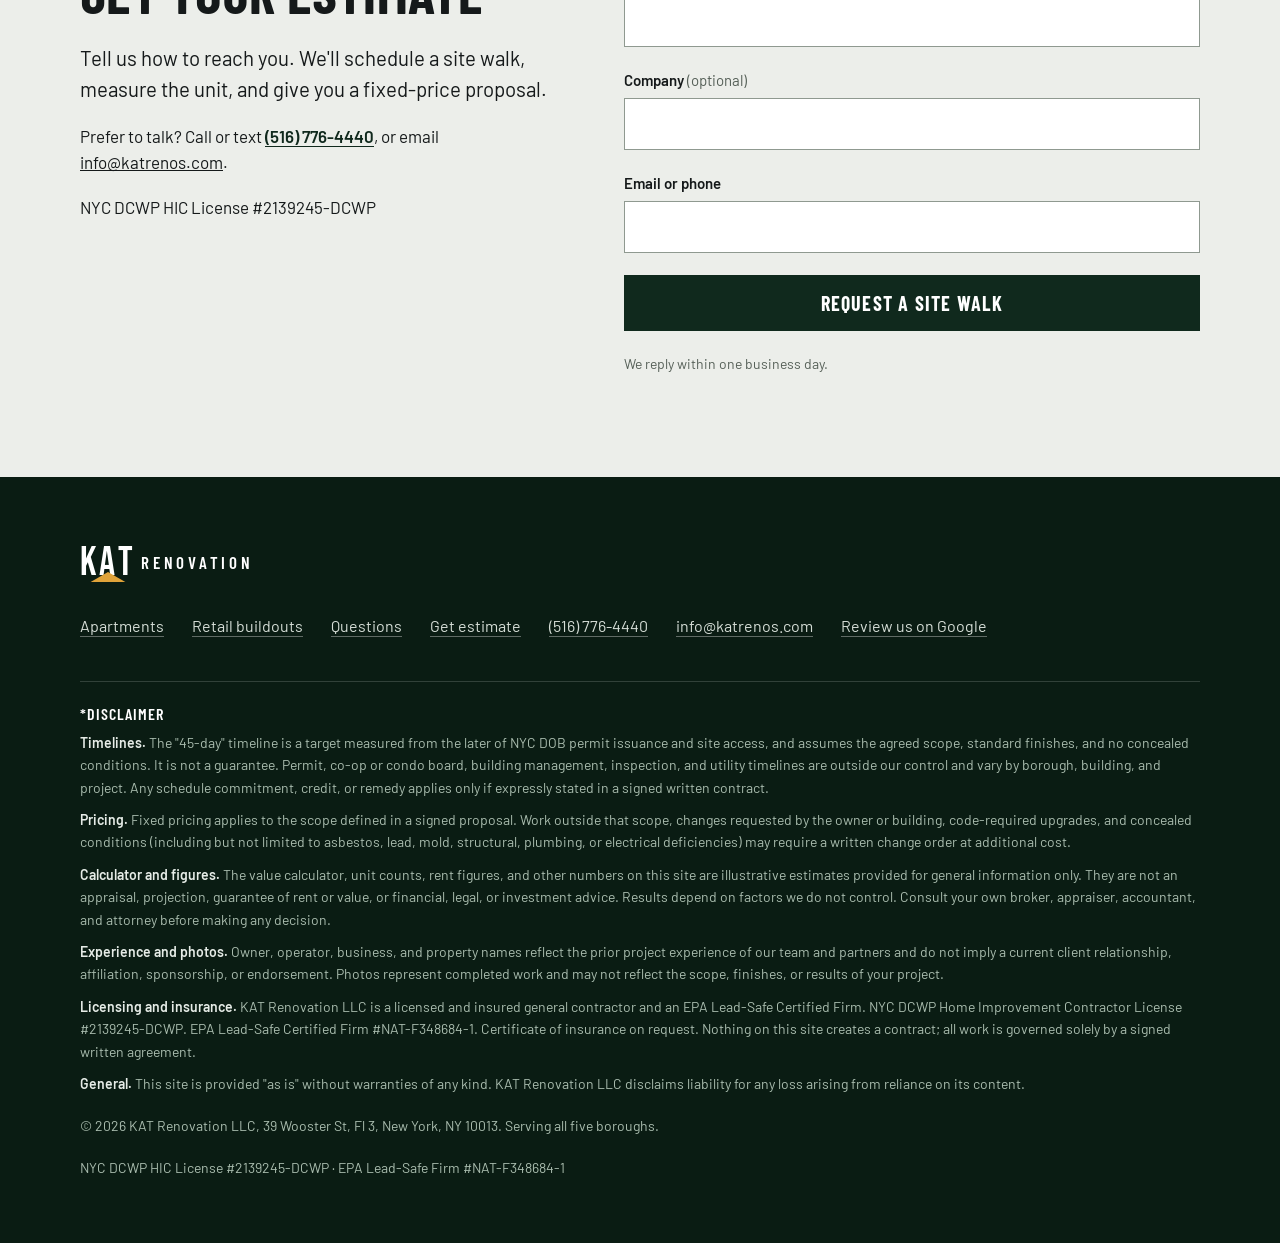
==== commit 26e76f16: "reviews: add Google reviews section to home page" ====
--- a/index.html
+++ b/index.html
@@ -113,6 +113,56 @@
   </div>
 </section>
 
+<section class="band" id="reviews">
+  <div class="wrap">
+    <h2 class="h-section">What our clients say</h2>
+    <p class="lede" style="margin-top:14px"><span class="stars" aria-hidden="true">&#9733;&#9733;&#9733;&#9733;&#9733;</span> 5.0 from 11 Google reviews</p>
+    <div class="reviews">
+      <figure class="review">
+        <div class="stars" aria-label="5 out of 5 stars">&#9733;&#9733;&#9733;&#9733;&#9733;</div>
+        <blockquote>Great experience from start to finish. The entire process was smooth and stress-free. Communication was excellent, the team was professional, reliable, and easy to work with, and everything was completed as promised. There were no surprise costs or unexpected change orders, which is rare in construction. The quality of work was excellent, and they delivered exactly what we agreed on. Would definitely recommend to anyone looking for a trustworthy and dependable general contractor.</blockquote>
+        <figcaption>David S. <span>Google review</span></figcaption>
+      </figure>
+      <figure class="review">
+        <div class="stars" aria-label="5 out of 5 stars">&#9733;&#9733;&#9733;&#9733;&#9733;</div>
+        <blockquote>I’ve been working with Alex for quite some time. My shower enclosure hardware business has supplied materials for his jobs. We decided to use Alex when renovating our warehouse and it was a great choice. We didn’t have to worry about the permitting process, he kept to the timeline that he promised and was straightforward with any questions or concerns we had. Will 100% be using Alex and his company again in the future.</blockquote>
+        <figcaption>Mor S. <span>Google review</span></figcaption>
+      </figure>
+      <figure class="review">
+        <div class="stars" aria-label="5 out of 5 stars">&#9733;&#9733;&#9733;&#9733;&#9733;</div>
+        <blockquote>Did such an amazing job. My biggest concern with a contractor is trust and with KAT I can’t recommend them enough</blockquote>
+        <figcaption>Michael F. <span>Google review</span></figcaption>
+      </figure>
+      <figure class="review">
+        <div class="stars" aria-label="5 out of 5 stars">&#9733;&#9733;&#9733;&#9733;&#9733;</div>
+        <blockquote>Extremely professional and quality work from the KAT team. They were patient with my requests and got the work done quick with no time wasted. Highly recommend.</blockquote>
+        <figcaption>Justin S. <span>Google review</span></figcaption>
+      </figure>
+      <figure class="review">
+        <div class="stars" aria-label="5 out of 5 stars">&#9733;&#9733;&#9733;&#9733;&#9733;</div>
+        <blockquote>Alex is excellent. Responsible, responsive and hardworking. Would definitely keep working with him.</blockquote>
+        <figcaption>Sofía R. <span>Google review</span></figcaption>
+      </figure>
+      <figure class="review">
+        <div class="stars" aria-label="5 out of 5 stars">&#9733;&#9733;&#9733;&#9733;&#9733;</div>
+        <blockquote>Does great work! Alex is a man of his word.</blockquote>
+        <figcaption>Robert W. <span>Google review</span></figcaption>
+      </figure>
+      <figure class="review">
+        <div class="stars" aria-label="5 out of 5 stars">&#9733;&#9733;&#9733;&#9733;&#9733;</div>
+        <blockquote>Amazing experience! Reliable top quality</blockquote>
+        <figcaption>Graciela R. <span>Google review</span></figcaption>
+      </figure>
+      <figure class="review">
+        <div class="stars" aria-label="5 out of 5 stars">&#9733;&#9733;&#9733;&#9733;&#9733;</div>
+        <blockquote>Amazing experience working with Alex</blockquote>
+        <figcaption>Mikaila M. <span>Google review</span></figcaption>
+      </figure>
+    </div>
+    <p style="margin-top:28px"><a class="btn" href="https://g.page/r/CdDJ072TU0iWEBM/review" target="_blank" rel="noopener">Read or leave a review on Google</a></p>
+  </div>
+</section>
+
 <section class="band band--shed">
   <div class="wrap why">
     <div>
--- a/styles.css
+++ b/styles.css
@@ -381,3 +381,12 @@
 .faq summary::after { content: "+"; flex: none; font: 600 28px/1 var(--display); color: var(--shed); }
 .faq details[open] summary::after { content: "\2212"; }
 .faq details p { padding: 0 0 18px; max-width: 40em; }
+
+/* Reviews */
+.stars { color: var(--gold); letter-spacing: 2px; }
+.reviews { display: grid; gap: 20px; margin-top: 32px; grid-template-columns: repeat(auto-fill, minmax(280px, 1fr)); align-items: start; }
+.review { background: var(--concrete); border-top: 3px solid var(--gold); padding: 22px 22px 20px; }
+.review .stars { font-size: 18px; }
+.review blockquote { margin: 10px 0 14px; font-size: 16px; line-height: 1.55; }
+.review figcaption { font: 600 17px/1.2 var(--display); letter-spacing: 0.02em; }
+.review figcaption span { display: block; font: 400 13px/1.4 var(--body); color: var(--muted); margin-top: 2px; }
